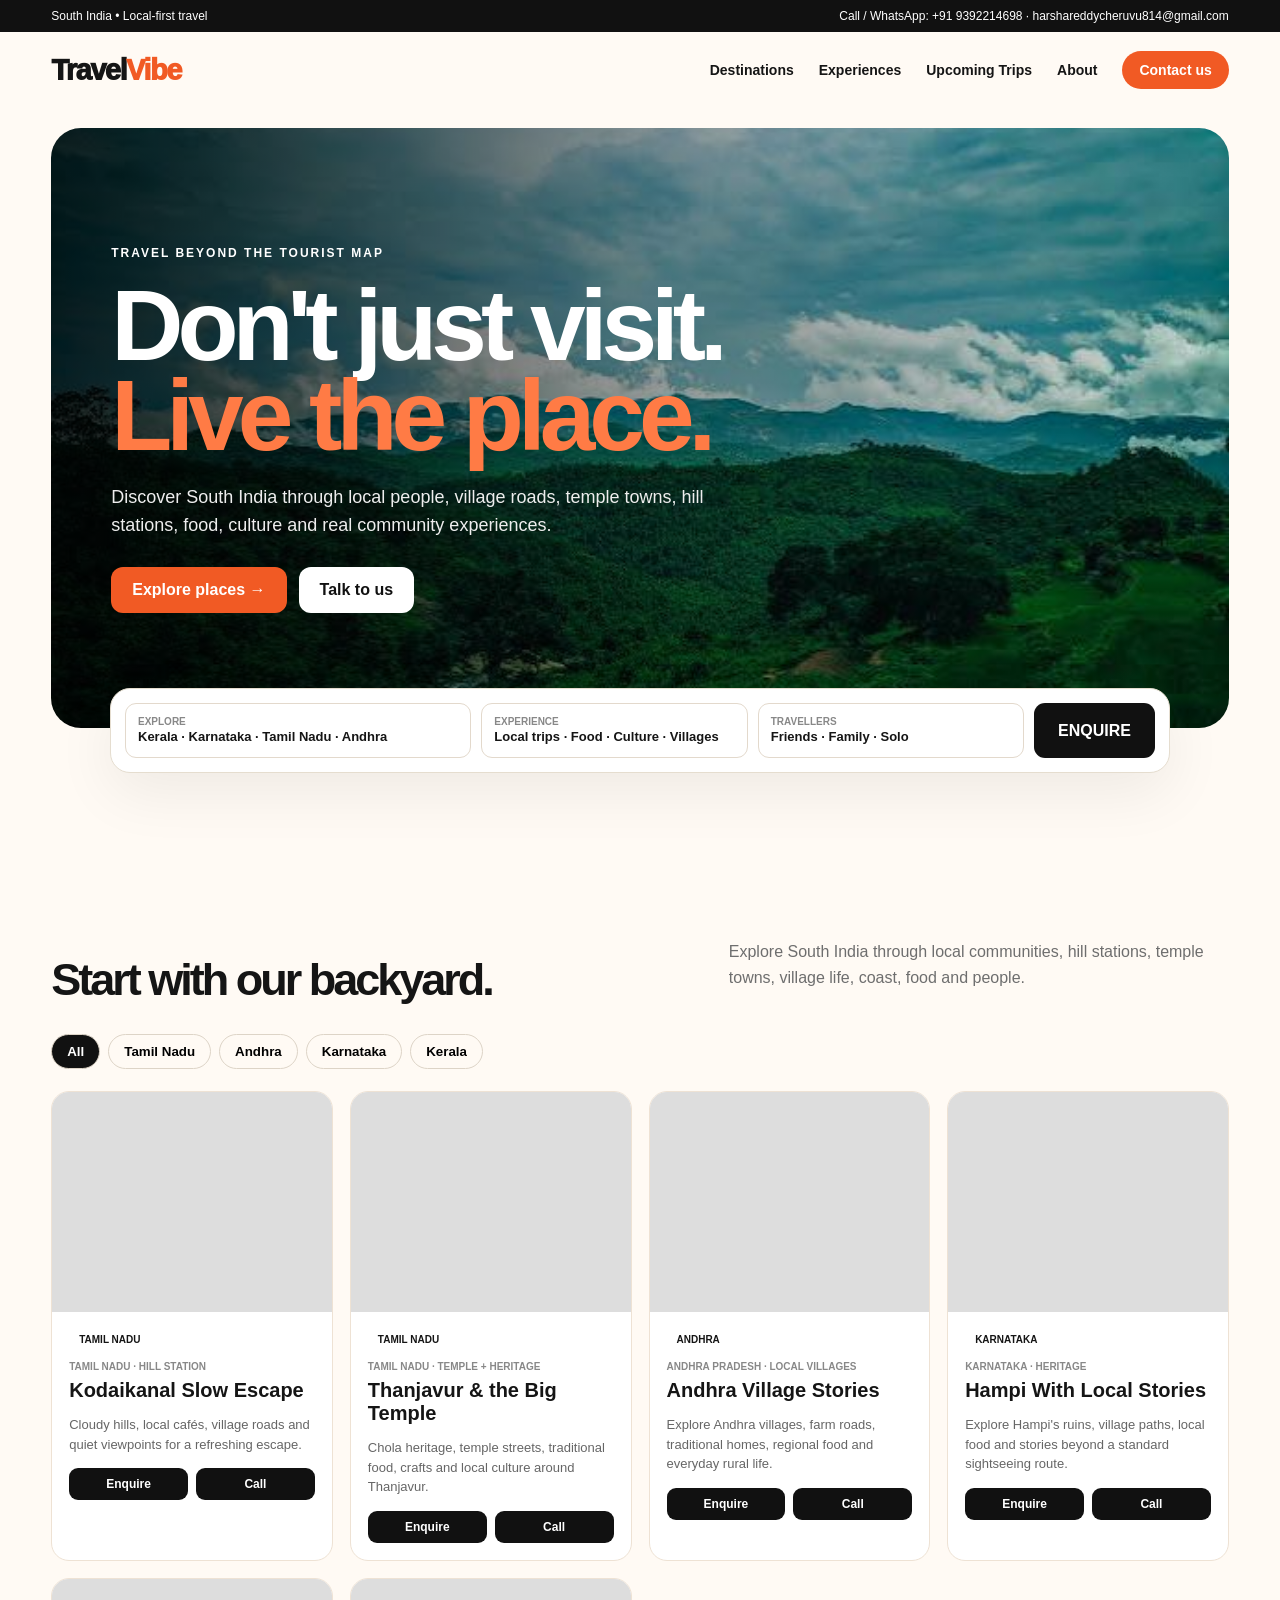
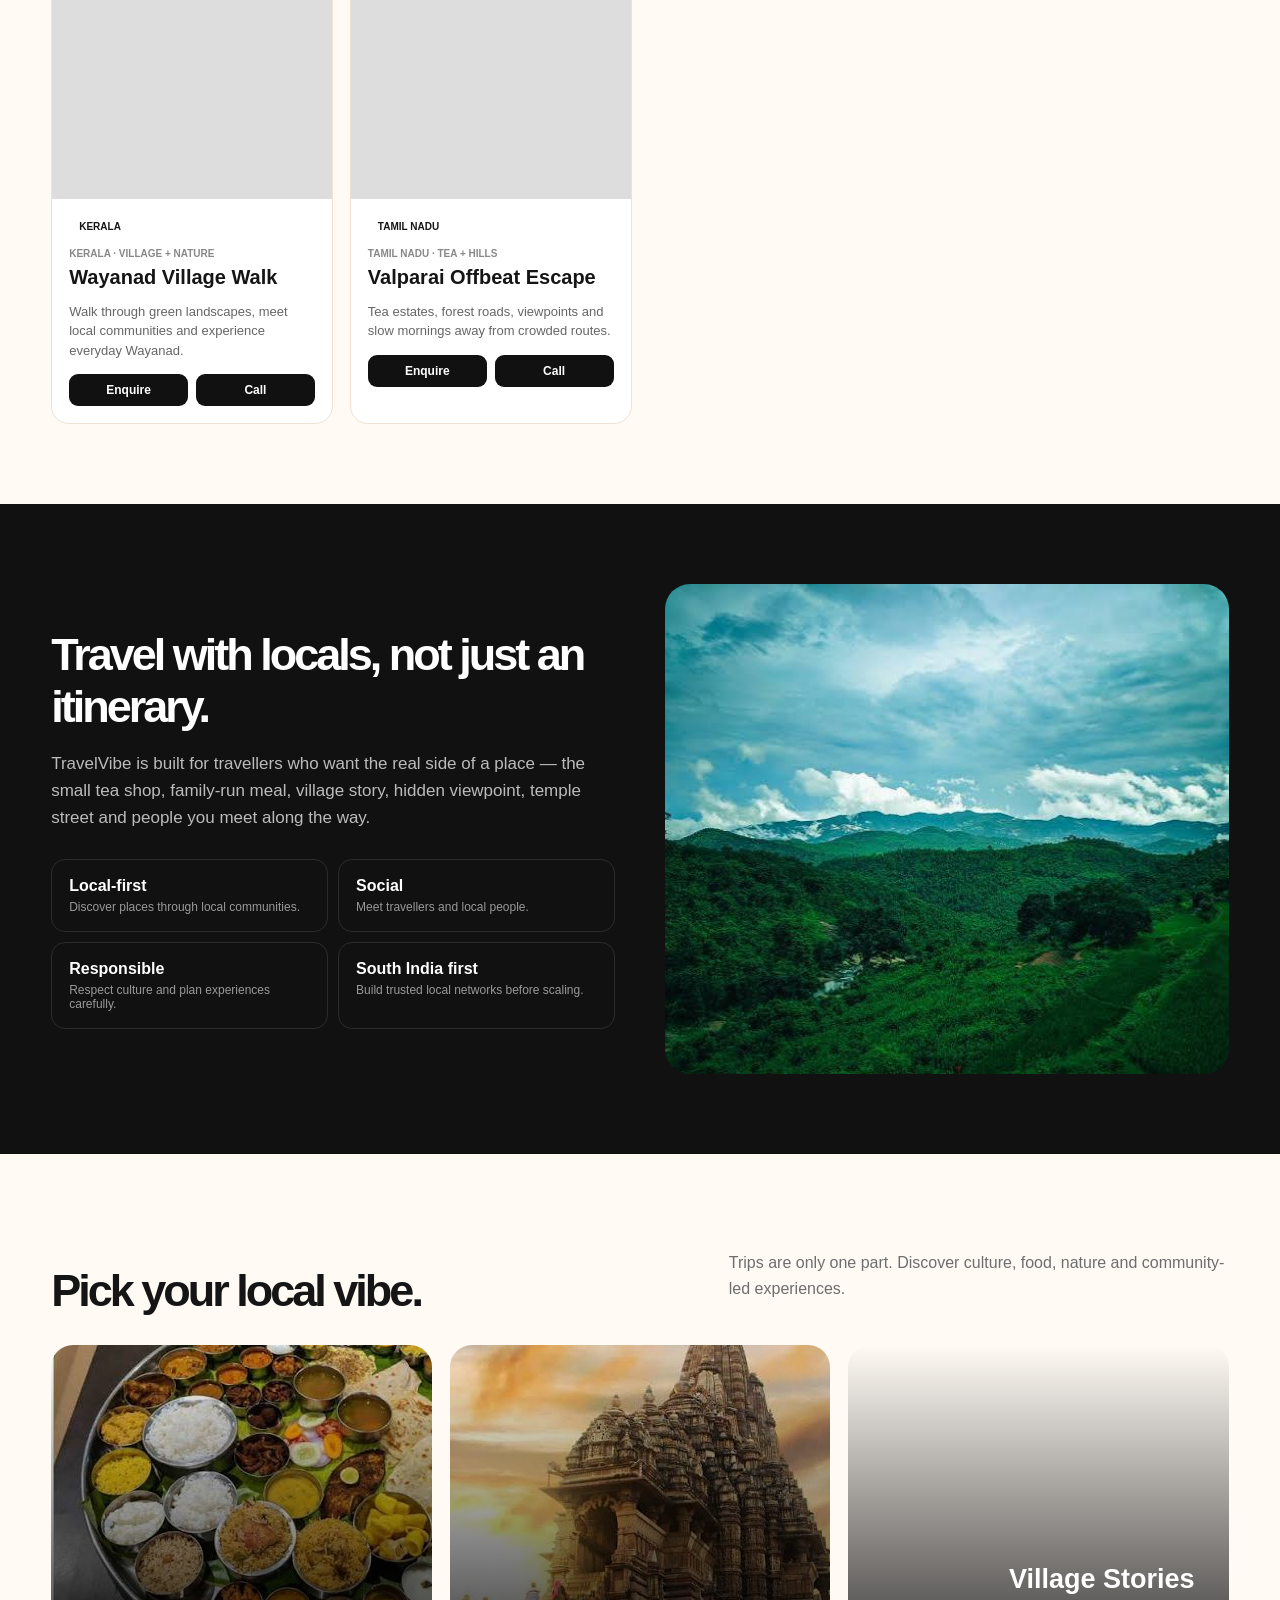
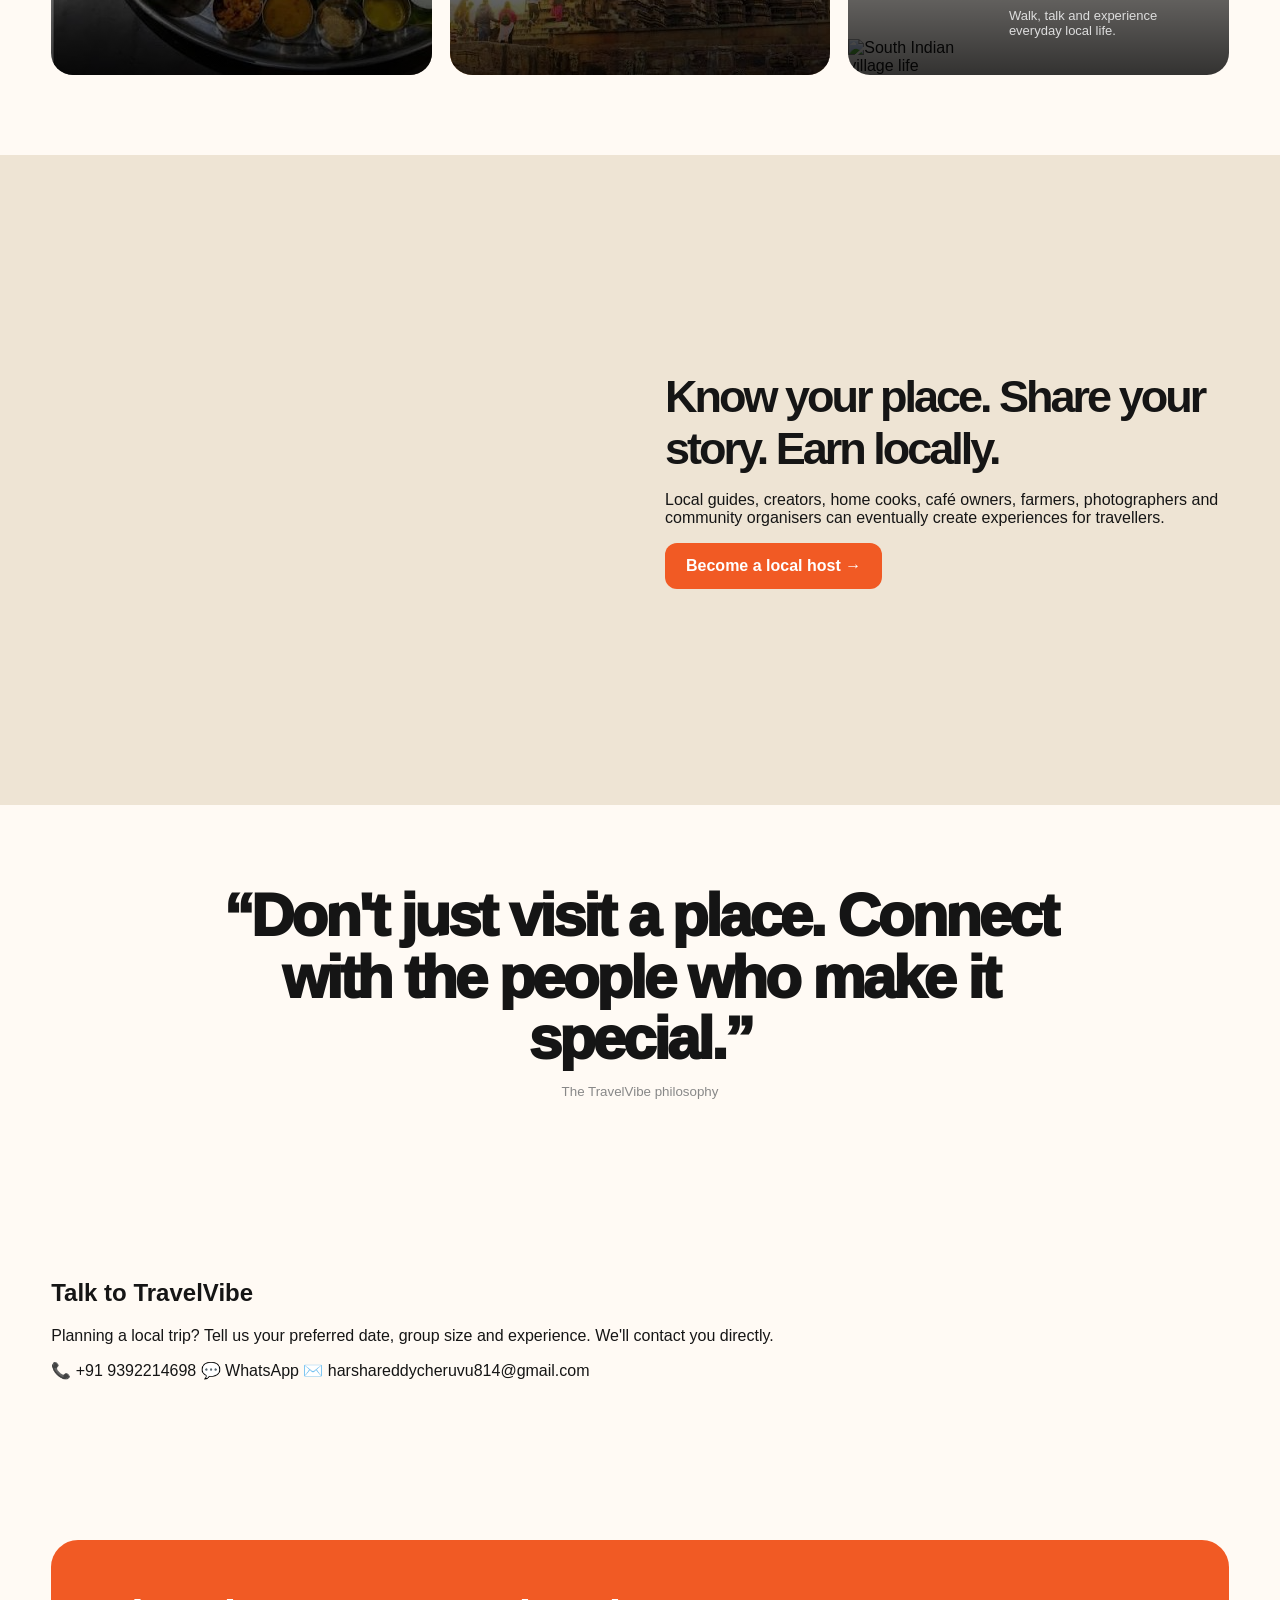
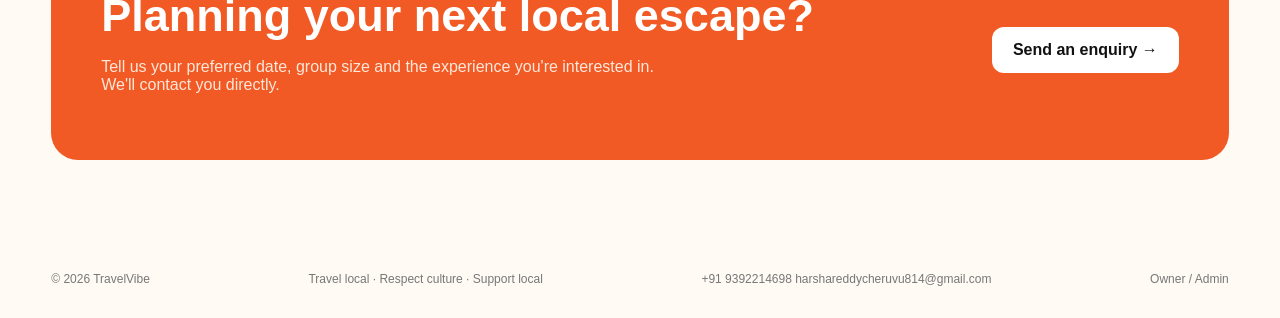
==== index.html @ da987f8f "Update index.html" ====
<!DOCTYPE html>
<html lang="en">
<head>
<meta charset="UTF-8">
<meta name="viewport" content="width=device-width,initial-scale=1">

<title>TravelVibe — Travel Like a Local</title>

<meta
  name="description"
  content="Local-first travel across South India. Discover villages, temples, hill stations, food, culture and experiences with local people."
>

<link rel="stylesheet" href="css/style.css">
</head>

<body>

<!-- =========================================================
     TOP BAR
========================================================= -->
<div class="topbar">
  <div class="container">

    <span>South India • Local-first travel</span>

    <span id="contactTop">
      Call / WhatsApp:
      <a href="tel:+919392214698">+91 9392214698</a>
      ·
      <a href="mailto:harshareddycheruvu814@gmail.com">
        harshareddycheruvu814@gmail.com
      </a>
    </span>

  </div>
</div>


<!-- =========================================================
     NAVIGATION
========================================================= -->
<nav>
  <div class="container navin">

    <a class="logo" href="index.html">
      Travel<span>Vibe</span>
    </a>

    <div class="navlinks">
      <a href="#destinations">Destinations</a>
      <a href="experiences.html">Experiences</a>
      <a href="availability.html">Upcoming Trips</a>
      <a href="#about">About</a>
      <a href="contact.html" class="pill">Contact us</a>
    </div>

  </div>
</nav>


<!-- =========================================================
     HERO
========================================================= -->
<header class="hero">

  <div class="container">

    <div class="heroimg">

      <div class="heroText">

        <div class="eyebrow">
          Travel beyond the tourist map
        </div>

        <h1>
          Don't just visit.<br>
          <span>Live the place.</span>
        </h1>

        <p>
          Discover South India through local people, village roads,
          temple towns, hill stations, food, culture and real community
          experiences.
        </p>

        <div class="actions">

          <a
            class="btn orange"
            href="#destinations"
          >
            Explore places →
          </a>

          <a
            class="btn white"
            href="contact.html"
          >
            Talk to us
          </a>

        </div>

      </div>

    </div>


    <!-- SEARCH / INFO BAR -->
    <div class="searchbar">

      <div>
        <small>EXPLORE</small>
        <strong>
          Kerala · Karnataka · Tamil Nadu · Andhra
        </strong>
      </div>

      <div>
        <small>EXPERIENCE</small>
        <strong>
          Local trips · Food · Culture · Villages
        </strong>
      </div>

      <div>
        <small>TRAVELLERS</small>
        <strong>
          Friends · Family · Solo
        </strong>
      </div>

      <a
        class="searchbtn"
        href="contact.html"
      >
        ENQUIRE
      </a>

    </div>

  </div>

</header>


<!-- =========================================================
     DESTINATIONS
========================================================= -->
<section id="destinations">

  <div class="container">

    <div class="sectionhead">

      <h2>
        Start with our backyard.
      </h2>

      <p>
        Explore South India through local communities,
        hill stations, temple towns, village life,
        coast, food and people.
      </p>

    </div>


    <!-- DESTINATION FILTERS -->
    <div class="filters">

      <button
        class="active"
        data-filter="all"
      >
        All
      </button>

      <button
        data-filter="tamil-nadu"
      >
        Tamil Nadu
      </button>

      <button
        data-filter="andhra"
      >
        Andhra
      </button>

      <button
        data-filter="karnataka"
      >
        Karnataka
      </button>

      <button
        data-filter="kerala"
      >
        Kerala
      </button>

    </div>


    <!-- DESTINATION CARDS -->
    <div
      class="cards"
      id="destinationCards"
    ></div>

  </div>

</section>


<!-- =========================================================
     ABOUT
========================================================= -->
<section
  class="dark"
  id="about"
>

  <div class="container split">

    <div>

      <h2>
        Travel with locals, not just an itinerary.
      </h2>

      <p>
        TravelVibe is built for travellers who want the real side
        of a place — the small tea shop, family-run meal, village
        story, hidden viewpoint, temple street and people you meet
        along the way.
      </p>


      <div class="features">

        <div>
          <b>Local-first</b>
          <span>
            Discover places through local communities.
          </span>
        </div>

        <div>
          <b>Social</b>
          <span>
            Meet travellers and local people.
          </span>
        </div>

        <div>
          <b>Responsible</b>
          <span>
            Respect culture and plan experiences carefully.
          </span>
        </div>

        <div>
          <b>South India first</b>
          <span>
            Build trusted local networks before scaling.
          </span>
        </div>

      </div>

    </div>


    <div class="photo south"></div>

  </div>

</section>


<!-- =========================================================
     EXPERIENCES
========================================================= -->
<section>

  <div class="container">

    <div class="sectionhead">

      <h2>
        Pick your local vibe.
      </h2>

      <p>
        Trips are only one part. Discover culture,
        food, nature and community-led experiences.
      </p>

    </div>


    <div class="experiencegrid">

      <!-- =====================================================
           LOCAL FOOD
      ====================================================== -->
      <a
        class="experience"
        href="experiences.html#food"
      >

        <img
          src="images/experiences/local-food.jpg"
          alt="Traditional South Indian local food"
        >

        <div>

          <h3>
            Eat Like a Local
          </h3>

          <p>
            Street food, home food and regional flavours.
          </p>

        </div>

      </a>


      <!-- =====================================================
           TEMPLE & CULTURE
      ====================================================== -->
      <a
        class="experience"
        href="experiences.html#culture"
      >

        <img
          src="images/experiences/temple-culture.jpg"
          alt="South Indian temple and cultural heritage"
        >

        <div>

          <h3>
            Temple &amp; Culture
          </h3>

          <p>
            Living heritage, stories and local traditions.
          </p>

        </div>

      </a>


      <!-- =====================================================
           VILLAGE STORIES
      ====================================================== -->
      <a
        class="experience"
        href="experiences.html#village"
      >

        <img
          src="images/experiences/village-life.jpg"
          alt="South Indian village life"
        >

        <div>

          <h3>
            Village Stories
          </h3>

          <p>
            Walk, talk and experience everyday local life.
          </p>

        </div>

      </a>

    </div>

  </div>

</section>


<!-- =========================================================
     LOCAL HOST
========================================================= -->
<section class="sand">

  <div class="container split">

    <div class="photo village"></div>

    <div>

      <h2>
        Know your place. Share your story. Earn locally.
      </h2>

      <p>
        Local guides, creators, home cooks, café owners,
        farmers, photographers and community organisers can
        eventually create experiences for travellers.
      </p>

      <a
        class="btn orange"
        href="contact.html?interest=Become%20a%20local%20host"
      >
        Become a local host →
      </a>

    </div>

  </div>

</section>


<!-- =========================================================
     QUOTE
========================================================= -->
<section class="quote">

  <p>
    “Don't just visit a place. Connect with the people
    who make it special.”
  </p>

  <small>
    The TravelVibe philosophy
  </small>

</section>


<!-- =========================================================
     CONTACT
========================================================= -->
<section class="contact-strip">

  <div class="container">

    <h2>
      Talk to TravelVibe
    </h2>

    <p>
      Planning a local trip? Tell us your preferred date,
      group size and experience. We'll contact you directly.
    </p>


    <div class="contact-details">

      <!-- PHONE -->
      <a href="tel:+919392214698">
        📞 +91 9392214698
      </a>

      <!-- WHATSAPP -->
      <a
        href="https://wa.me/919392214698"
        target="_blank"
        rel="noopener"
      >
        💬 WhatsApp
      </a>

      <!-- EMAIL -->
      <a href="mailto:harshareddycheruvu814@gmail.com">
        ✉️ harshareddycheruvu814@gmail.com
      </a>

    </div>

  </div>

</section>


<!-- =========================================================
     CTA
========================================================= -->
<section>

  <div class="container cta">

    <div>

      <h2>
        Planning your next local escape?
      </h2>

      <p>
        Tell us your preferred date, group size and the
        experience you're interested in. We'll contact you directly.
      </p>

    </div>

    <a
      class="btn white"
      href="contact.html"
    >
      Send an enquiry →
    </a>

  </div>

</section>


<!-- =========================================================
     FOOTER
========================================================= -->
<footer>

  <div class="container">

    <span>
      © 2026 TravelVibe
    </span>

    <span>
      Travel local · Respect culture · Support local
    </span>

    <div class="footer-contact">

      <a href="tel:+919392214698">
        +91 9392214698
      </a>

      <a href="mailto:harshareddycheruvu814@gmail.com">
        harshareddycheruvu814@gmail.com
      </a>

    </div>

    <a href="admin.html">
      Owner / Admin
    </a>

  </div>

</footer>


<!-- =========================================================
     SCRIPTS
========================================================= -->
<script src="js/destinations.js"></script>
<script src="js/app.js"></script>

</body>
</html>
---- css/style.css ----
*{box-sizing:border-box}html{scroll-behavior:smooth}body{margin:0;font-family:Inter,Arial,sans-serif;background:#fffaf4;color:#151515}a{text-decoration:none;color:inherit}.container{width:min(1220px,92%);margin:auto}.topbar{background:#111;color:#fff;padding:9px 0;font-size:12px}.topbar .container{display:flex;justify-content:space-between}.navin{height:76px;display:flex;align-items:center;justify-content:space-between}.logo{font-size:29px;font-weight:1000;letter-spacing:-1.5px}.logo span{color:#f15a24}.links,.navlinks{display:flex;gap:25px;align-items:center;font-size:14px;font-weight:800}.pill{background:#f15a24;color:#fff;padding:11px 17px;border-radius:999px}.hero{padding:20px 0 70px}.heroimg{min-height:600px;border-radius:30px;background:linear-gradient(90deg,#000c,#0006,#0002),url('../images/hero/hero.jpg') center/cover;display:flex;align-items:center}.heroText{color:#fff;padding:60px;max-width:800px}.eyebrow{font-size:12px;letter-spacing:2px;font-weight:900;text-transform:uppercase;display:inline-block;margin-bottom:20px}.darkey{color:#f15a24}.hero h1,.pagehero h1,.contactsection h1{font-size:clamp(54px,8vw,100px);line-height:.9;letter-spacing:-6px;margin:0 0 24px}.hero h1 span,.pagehero h1 span{color:#ff7b45}.hero p,.pagehero p,.contactsection p{font-size:18px;line-height:1.55;max-width:650px;color:#eee}.actions{display:flex;gap:12px;flex-wrap:wrap;margin-top:28px}.btn{display:inline-block;border:0;padding:14px 21px;border-radius:12px;font-weight:900;cursor:pointer}.orange{background:#f15a24;color:#fff}.white{background:#fff;color:#111}.searchbar{position:relative;margin:-40px auto 0;background:#fff;border:1px solid #e5ddcf;border-radius:20px;padding:14px;box-shadow:0 20px 60px #0001;display:grid;grid-template-columns:1.3fr 1fr 1fr auto;gap:10px;max-width:1060px}.searchbar>div{padding:12px;border:1px solid #e3d9cc;border-radius:11px}.searchbar small{display:block;font-size:10px;color:#888;font-weight:900}.searchbar strong{font-size:13px}.searchbtn{background:#111;color:#fff;border-radius:11px;padding:0 24px;display:flex;align-items:center;font-weight:900}section{padding:80px 0}.sectionhead{display:flex;justify-content:space-between;align-items:end;gap:30px;margin-bottom:28px}.sectionhead h2,.split h2{font-size:45px;letter-spacing:-3px;margin:0}.sectionhead p{max-width:500px;color:#6e6e6e;line-height:1.6}.filters{display:flex;gap:8px;overflow:auto;margin-bottom:22px}.filters button{border:1px solid #ddd4c7;background:transparent;border-radius:999px;padding:9px 15px;font-weight:900;cursor:pointer}.filters button.active{background:#111;color:#fff}.cards{display:grid;grid-template-columns:repeat(4,1fr);gap:17px}.card{background:#fff;border:1px solid #eee2d4;border-radius:18px;overflow:hidden}.pic{height:220px;background:#ddd center/cover}.body{padding:17px}.badge{display:inline-block;margin-top:-31px;position:relative;background:#fff;padding:6px 10px;border-radius:999px;font-size:10px;font-weight:900}.location{display:block;color:#888;font-size:10px;font-weight:900;margin-top:10px}.body h3{font-size:20px;margin:7px 0}.body p{font-size:13px;color:#666;line-height:1.5}.contactrow{display:flex;gap:8px;margin-top:14px}.smallbtn{flex:1;text-align:center;background:#111;color:#fff;padding:9px;border-radius:9px;font-size:12px;font-weight:900}.dark{background:#111;color:#fff}.split{display:grid;grid-template-columns:1fr 1fr;gap:50px;align-items:center}.dark p{color:#bbb;font-size:17px;line-height:1.6}.features{display:grid;grid-template-columns:1fr 1fr;gap:10px;margin-top:28px}.features div{border:1px solid #ffffff1d;border-radius:14px;padding:17px}.features b{display:block}.features span{display:block;color:#999;font-size:12px;margin-top:5px}.photo{height:490px;border-radius:25px;background:center/cover}.south{background-image:url('../images/hero/hero.jpg')}.village{background-image:url('../images/andhra/andhra-village.jpg')}.experiencegrid{display:grid;grid-template-columns:repeat(3,1fr);gap:18px}.experience{height:330px;border-radius:22px;background:center/cover;position:relative;display:flex;align-items:end;overflow:hidden}.experience:after{content:"";position:absolute;inset:0;background:linear-gradient(transparent,#000c)}.experience div{position:relative;z-index:2;color:#fff;padding:24px}.experience h3{font-size:27px;margin:0 0 5px}.experience p{font-size:13px;color:#ddd}.food{background-image:url('../images/kerala/local-food.jpg')}.culture{background-image:url('../images/tamil-nadu/thanjavur.jpg')}.villageexp{background-image:url('../images/andhra/andhra-village.jpg')}.sand{background:#eee4d4}.quote{text-align:center}.quote p{font-size:clamp(32px,5vw,60px);font-weight:1000;line-height:1.02;letter-spacing:-3px;max-width:950px;margin:auto}.quote small{display:block;margin-top:15px;color:#888}.cta{background:#f15a24;color:#fff;border-radius:27px;padding:50px;display:flex;align-items:center;justify-content:space-between;gap:30px}.cta h2{font-size:45px;margin:0}.cta p{max-width:580px;color:#ffe7da}footer{padding:32px 0;color:#777;font-size:12px}footer .container{display:flex;justify-content:space-between;gap:20px}.pagehero{padding:90px 0;background:#eee4d4}.pagehero p{color:#555}.large .experience{height:430px}.center{text-align:center}.contactsection{padding:80px 0}.contactgrid{display:grid;grid-template-columns:1fr 1fr;gap:60px}.contactsection h1{font-size:70px}.contactdetails{display:grid;gap:13px;margin-top:30px}.contactdetails div{padding:15px;border:1px solid #ded5c9;border-radius:12px;background:#fff}.contactdetails b,.contactdetails span{display:block}.contactdetails span{margin-top:5px;color:#666}.form{background:#fff;border:1px solid #e4dacd;border-radius:20px;padding:25px;display:grid;gap:13px}.form label{font-size:12px;font-weight:900}.form input,.form textarea,.form select{display:block;width:100%;margin-top:6px;padding:12px;border:1px solid #ddd3c7;border-radius:10px;background:#fff}.form textarea{min-height:110px;resize:vertical}.notice{font-size:12px;color:#777}.adminsection{min-height:80vh;padding:70px 0}.adminbox{max-width:850px}.adminbox h1{font-size:55px;letter-spacing:-3px}.adminbox h2{margin-top:40px}.lead{padding:15px 0;border-bottom:1px solid #eee}.lead small{color:#888}@media(max-width:900px){.cards{grid-template-columns:1fr 1fr}.split,.contactgrid{grid-template-columns:1fr}.experiencegrid{grid-template-columns:1fr 1fr}.searchbar{grid-template-columns:1fr 1fr}.searchbtn{padding:14px;justify-content:center}.navlinks a:not(.pill){display:none}}@media(max-width:600px){.topbar .container,footer .container{display:block;text-align:center}.topbar span{display:block;margin:2px}.heroimg{min-height:650px}.heroText{padding:35px 25px}.hero h1,.pagehero h1{letter-spacing:-4px}.searchbar{grid-template-columns:1fr;margin:14px auto 0}.cards,.experiencegrid{grid-template-columns:1fr}.sectionhead{display:block}.sectionhead h2,.split h2{font-size:36px}.features{grid-template-columns:1fr}.cta{display:block;padding:35px}.cta h2{font-size:38px}.contactsection h1{font-size:50px}.photo{height:350px}}
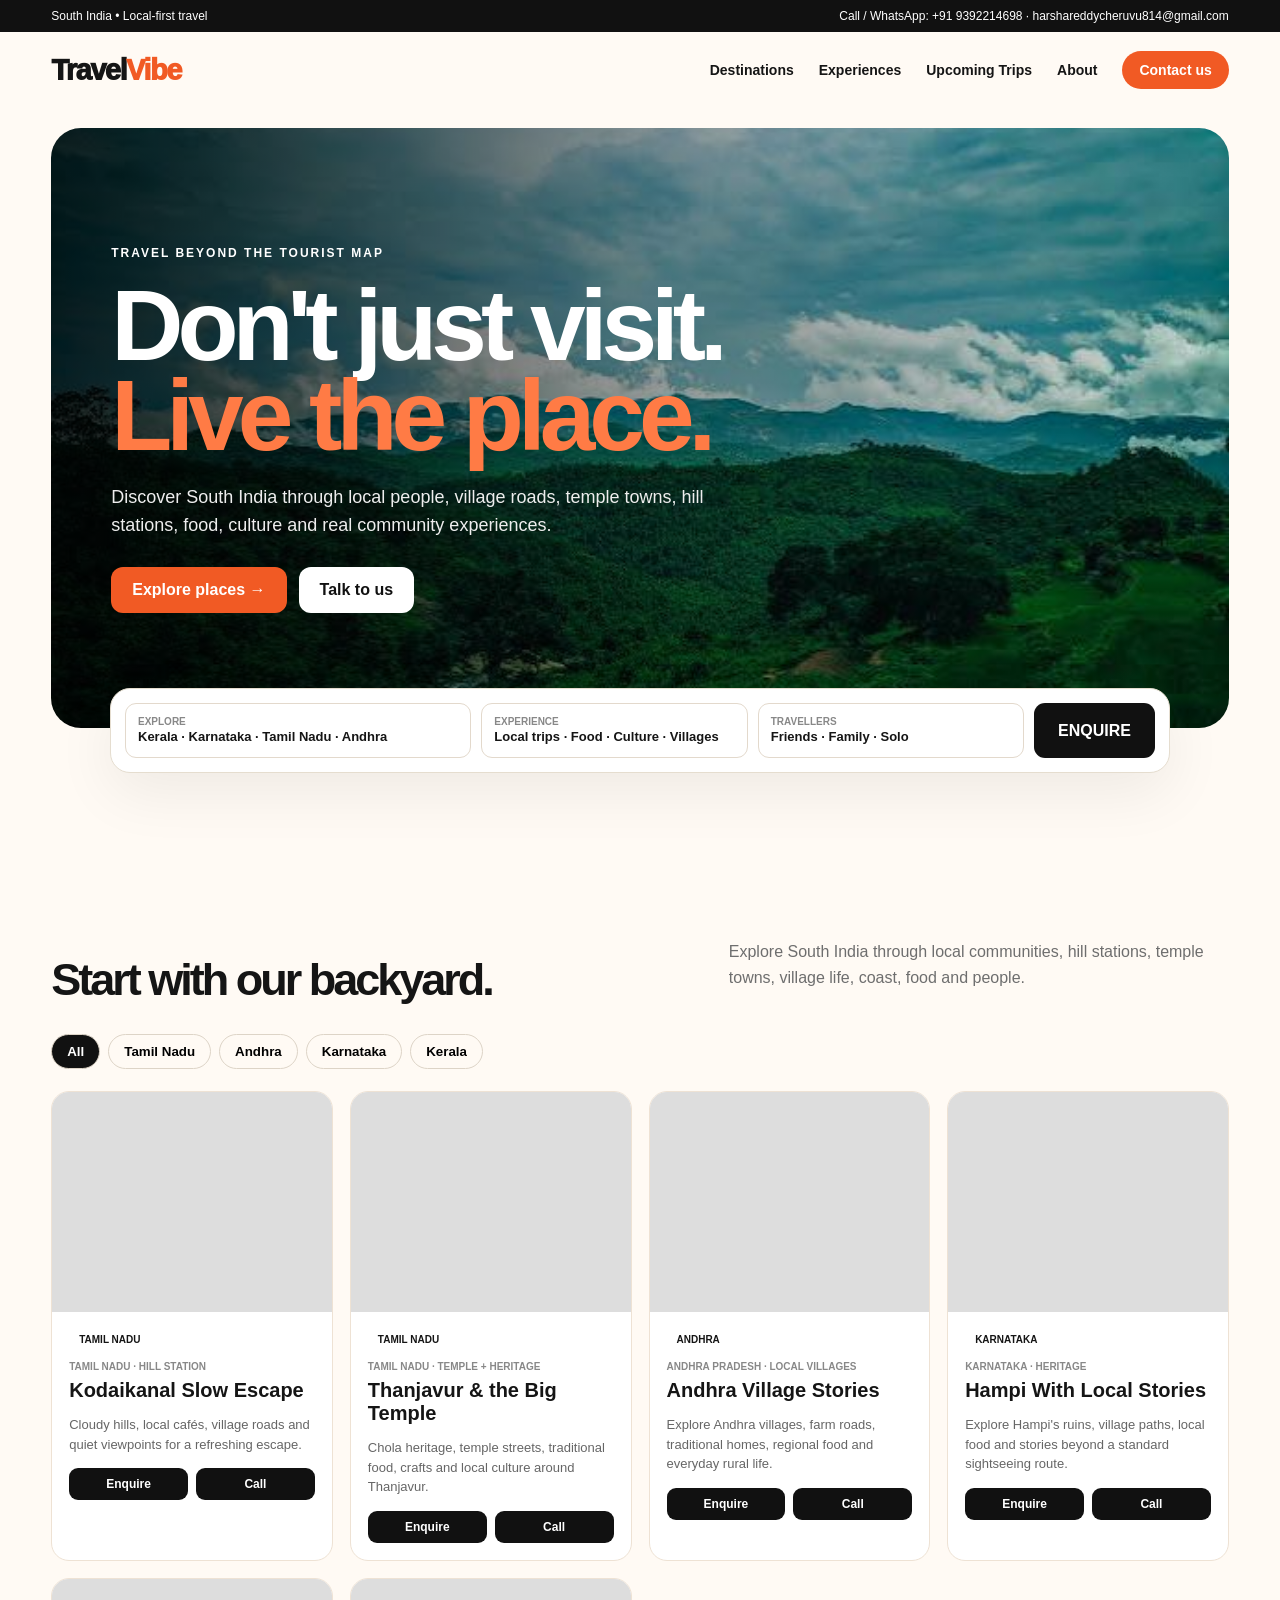
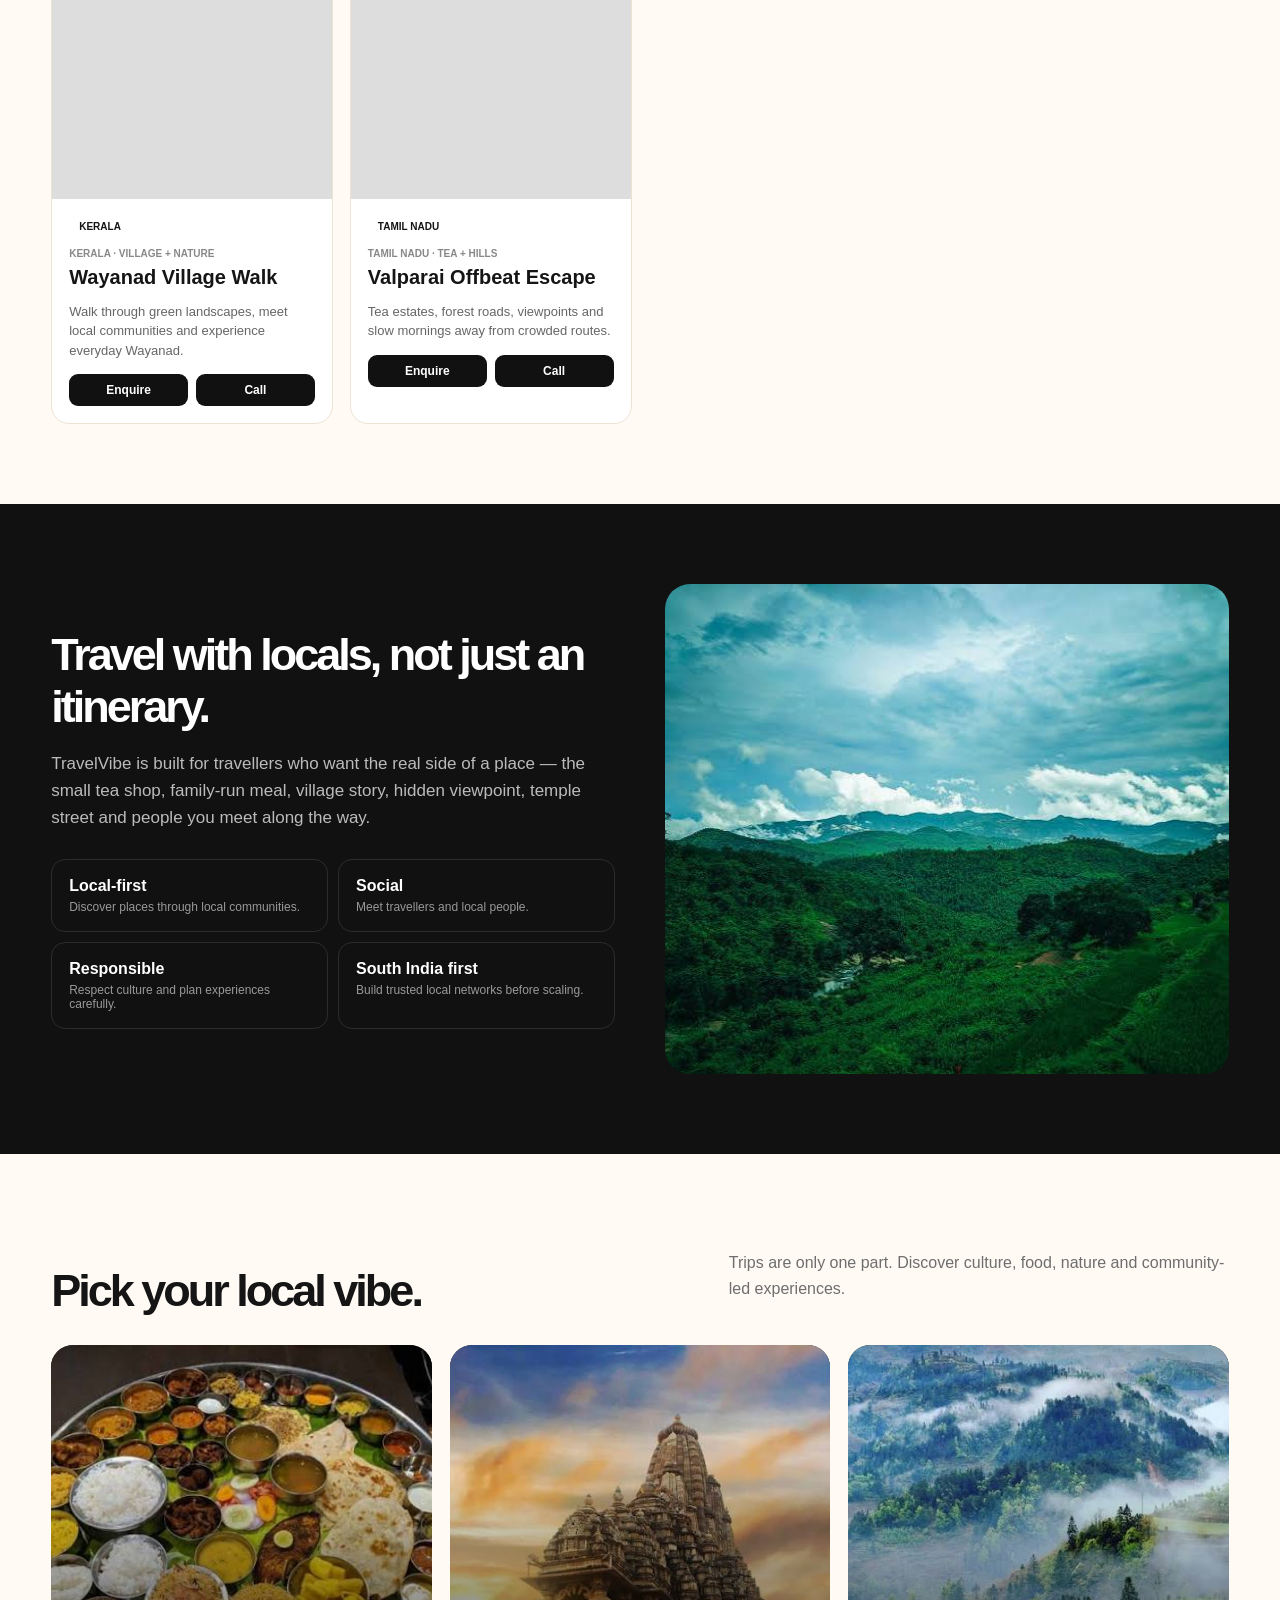
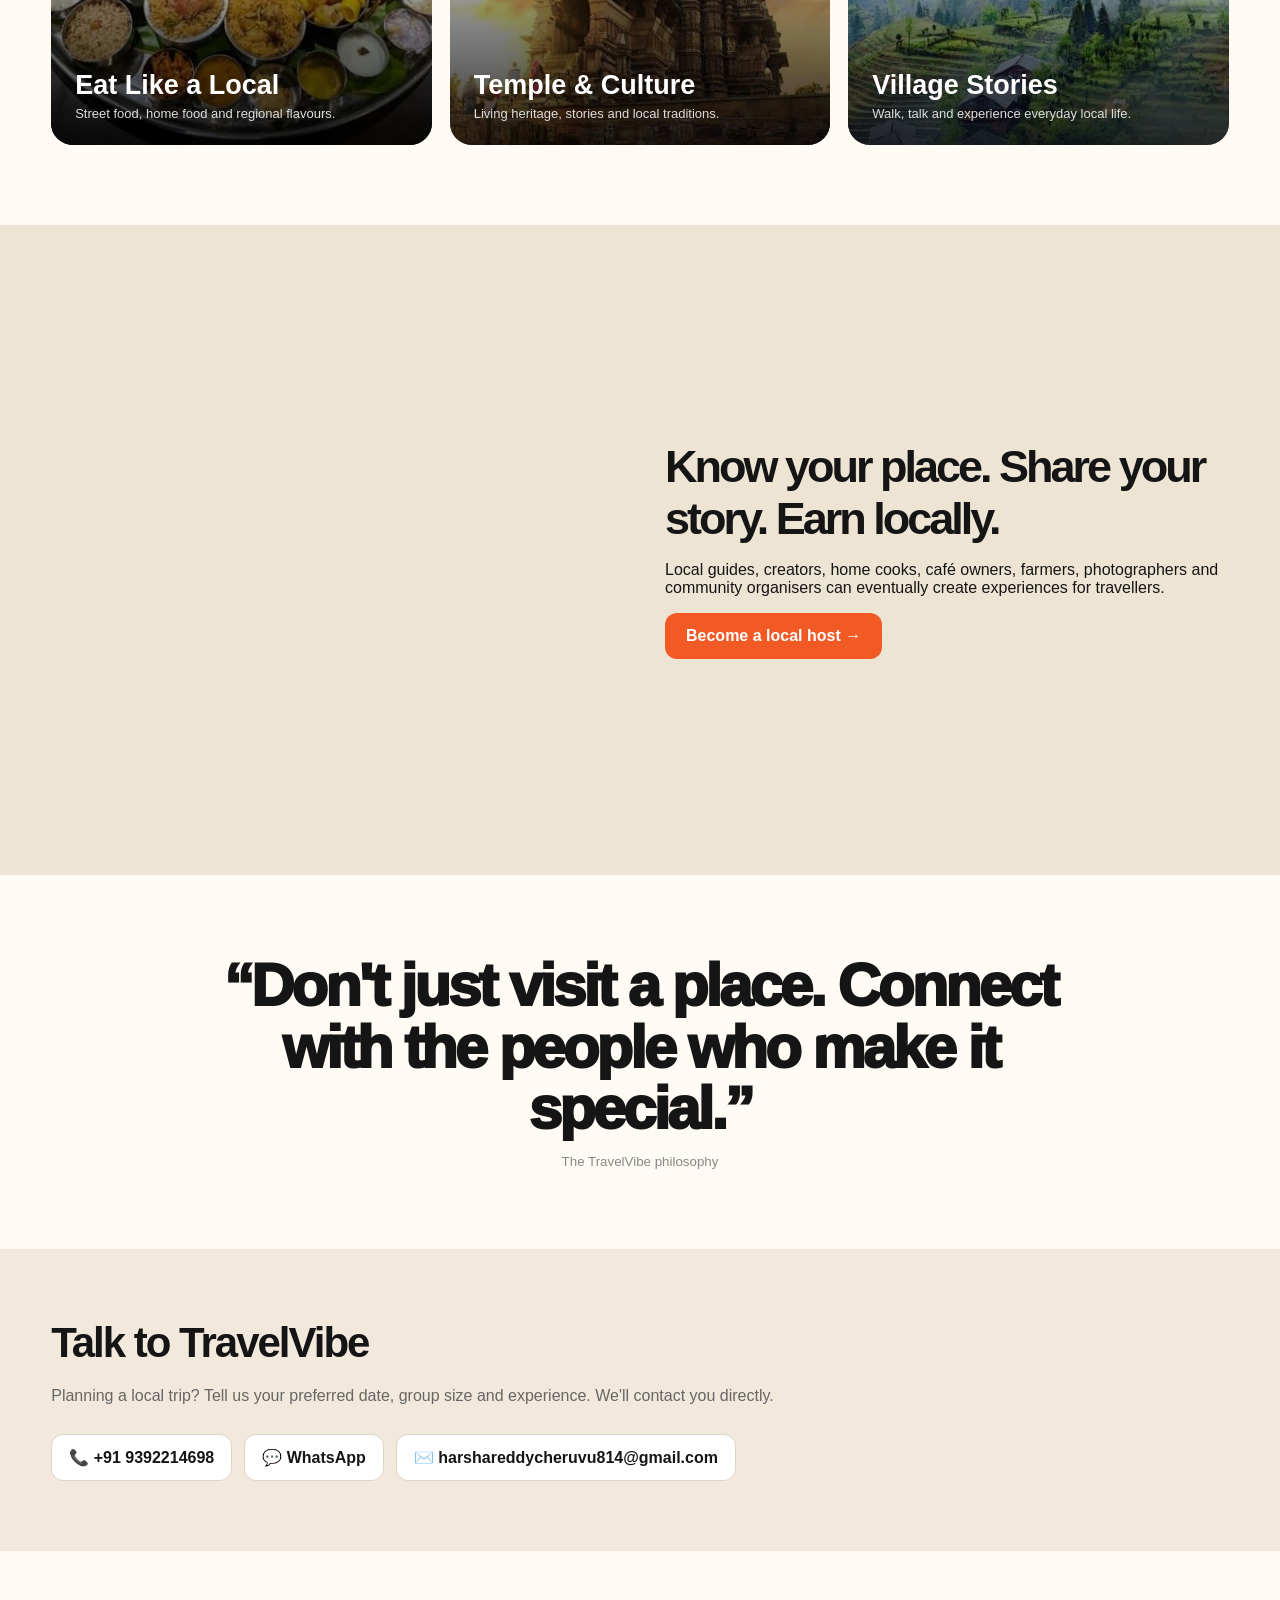
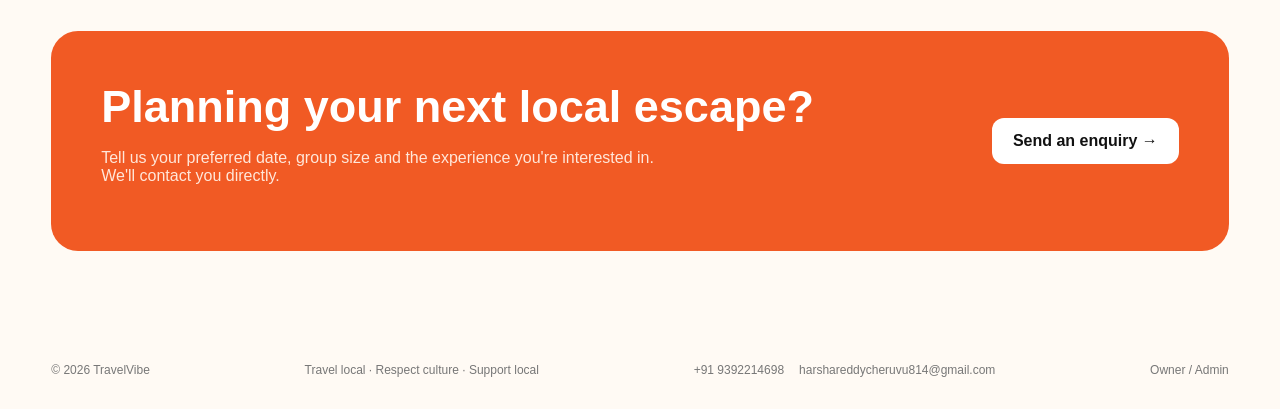
==== commit c5b75374: "Update index.html" ====
--- a/index.html
+++ b/index.html
@@ -28,7 +28,7 @@
       Call / WhatsApp:
       <a href="tel:+919392214698">+91 9392214698</a>
       ·
-      <a href="mailto:harshareddycheruvu814@gmail.com">
+      <a href="mailto: travelvibeee@gmail.com">
         harshareddycheruvu814@gmail.com
       </a>
     </span>
--- a/css/style.css
+++ b/css/style.css
@@ -1 +1,912 @@
-*{box-sizing:border-box}html{scroll-behavior:smooth}body{margin:0;font-family:Inter,Arial,sans-serif;background:#fffaf4;color:#151515}a{text-decoration:none;color:inherit}.container{width:min(1220px,92%);margin:auto}.topbar{background:#111;color:#fff;padding:9px 0;font-size:12px}.topbar .container{display:flex;justify-content:space-between}.navin{height:76px;display:flex;align-items:center;justify-content:space-between}.logo{font-size:29px;font-weight:1000;letter-spacing:-1.5px}.logo span{color:#f15a24}.links,.navlinks{display:flex;gap:25px;align-items:center;font-size:14px;font-weight:800}.pill{background:#f15a24;color:#fff;padding:11px 17px;border-radius:999px}.hero{padding:20px 0 70px}.heroimg{min-height:600px;border-radius:30px;background:linear-gradient(90deg,#000c,#0006,#0002),url('../images/hero/hero.jpg') center/cover;display:flex;align-items:center}.heroText{color:#fff;padding:60px;max-width:800px}.eyebrow{font-size:12px;letter-spacing:2px;font-weight:900;text-transform:uppercase;display:inline-block;margin-bottom:20px}.darkey{color:#f15a24}.hero h1,.pagehero h1,.contactsection h1{font-size:clamp(54px,8vw,100px);line-height:.9;letter-spacing:-6px;margin:0 0 24px}.hero h1 span,.pagehero h1 span{color:#ff7b45}.hero p,.pagehero p,.contactsection p{font-size:18px;line-height:1.55;max-width:650px;color:#eee}.actions{display:flex;gap:12px;flex-wrap:wrap;margin-top:28px}.btn{display:inline-block;border:0;padding:14px 21px;border-radius:12px;font-weight:900;cursor:pointer}.orange{background:#f15a24;color:#fff}.white{background:#fff;color:#111}.searchbar{position:relative;margin:-40px auto 0;background:#fff;border:1px solid #e5ddcf;border-radius:20px;padding:14px;box-shadow:0 20px 60px #0001;display:grid;grid-template-columns:1.3fr 1fr 1fr auto;gap:10px;max-width:1060px}.searchbar>div{padding:12px;border:1px solid #e3d9cc;border-radius:11px}.searchbar small{display:block;font-size:10px;color:#888;font-weight:900}.searchbar strong{font-size:13px}.searchbtn{background:#111;color:#fff;border-radius:11px;padding:0 24px;display:flex;align-items:center;font-weight:900}section{padding:80px 0}.sectionhead{display:flex;justify-content:space-between;align-items:end;gap:30px;margin-bottom:28px}.sectionhead h2,.split h2{font-size:45px;letter-spacing:-3px;margin:0}.sectionhead p{max-width:500px;color:#6e6e6e;line-height:1.6}.filters{display:flex;gap:8px;overflow:auto;margin-bottom:22px}.filters button{border:1px solid #ddd4c7;background:transparent;border-radius:999px;padding:9px 15px;font-weight:900;cursor:pointer}.filters button.active{background:#111;color:#fff}.cards{display:grid;grid-template-columns:repeat(4,1fr);gap:17px}.card{background:#fff;border:1px solid #eee2d4;border-radius:18px;overflow:hidden}.pic{height:220px;background:#ddd center/cover}.body{padding:17px}.badge{display:inline-block;margin-top:-31px;position:relative;background:#fff;padding:6px 10px;border-radius:999px;font-size:10px;font-weight:900}.location{display:block;color:#888;font-size:10px;font-weight:900;margin-top:10px}.body h3{font-size:20px;margin:7px 0}.body p{font-size:13px;color:#666;line-height:1.5}.contactrow{display:flex;gap:8px;margin-top:14px}.smallbtn{flex:1;text-align:center;background:#111;color:#fff;padding:9px;border-radius:9px;font-size:12px;font-weight:900}.dark{background:#111;color:#fff}.split{display:grid;grid-template-columns:1fr 1fr;gap:50px;align-items:center}.dark p{color:#bbb;font-size:17px;line-height:1.6}.features{display:grid;grid-template-columns:1fr 1fr;gap:10px;margin-top:28px}.features div{border:1px solid #ffffff1d;border-radius:14px;padding:17px}.features b{display:block}.features span{display:block;color:#999;font-size:12px;margin-top:5px}.photo{height:490px;border-radius:25px;background:center/cover}.south{background-image:url('../images/hero/hero.jpg')}.village{background-image:url('../images/andhra/andhra-village.jpg')}.experiencegrid{display:grid;grid-template-columns:repeat(3,1fr);gap:18px}.experience{height:330px;border-radius:22px;background:center/cover;position:relative;display:flex;align-items:end;overflow:hidden}.experience:after{content:"";position:absolute;inset:0;background:linear-gradient(transparent,#000c)}.experience div{position:relative;z-index:2;color:#fff;padding:24px}.experience h3{font-size:27px;margin:0 0 5px}.experience p{font-size:13px;color:#ddd}.food{background-image:url('../images/kerala/local-food.jpg')}.culture{background-image:url('../images/tamil-nadu/thanjavur.jpg')}.villageexp{background-image:url('../images/andhra/andhra-village.jpg')}.sand{background:#eee4d4}.quote{text-align:center}.quote p{font-size:clamp(32px,5vw,60px);font-weight:1000;line-height:1.02;letter-spacing:-3px;max-width:950px;margin:auto}.quote small{display:block;margin-top:15px;color:#888}.cta{background:#f15a24;color:#fff;border-radius:27px;padding:50px;display:flex;align-items:center;justify-content:space-between;gap:30px}.cta h2{font-size:45px;margin:0}.cta p{max-width:580px;color:#ffe7da}footer{padding:32px 0;color:#777;font-size:12px}footer .container{display:flex;justify-content:space-between;gap:20px}.pagehero{padding:90px 0;background:#eee4d4}.pagehero p{color:#555}.large .experience{height:430px}.center{text-align:center}.contactsection{padding:80px 0}.contactgrid{display:grid;grid-template-columns:1fr 1fr;gap:60px}.contactsection h1{font-size:70px}.contactdetails{display:grid;gap:13px;margin-top:30px}.contactdetails div{padding:15px;border:1px solid #ded5c9;border-radius:12px;background:#fff}.contactdetails b,.contactdetails span{display:block}.contactdetails span{margin-top:5px;color:#666}.form{background:#fff;border:1px solid #e4dacd;border-radius:20px;padding:25px;display:grid;gap:13px}.form label{font-size:12px;font-weight:900}.form input,.form textarea,.form select{display:block;width:100%;margin-top:6px;padding:12px;border:1px solid #ddd3c7;border-radius:10px;background:#fff}.form textarea{min-height:110px;resize:vertical}.notice{font-size:12px;color:#777}.adminsection{min-height:80vh;padding:70px 0}.adminbox{max-width:850px}.adminbox h1{font-size:55px;letter-spacing:-3px}.adminbox h2{margin-top:40px}.lead{padding:15px 0;border-bottom:1px solid #eee}.lead small{color:#888}@media(max-width:900px){.cards{grid-template-columns:1fr 1fr}.split,.contactgrid{grid-template-columns:1fr}.experiencegrid{grid-template-columns:1fr 1fr}.searchbar{grid-template-columns:1fr 1fr}.searchbtn{padding:14px;justify-content:center}.navlinks a:not(.pill){display:none}}@media(max-width:600px){.topbar .container,footer .container{display:block;text-align:center}.topbar span{display:block;margin:2px}.heroimg{min-height:650px}.heroText{padding:35px 25px}.hero h1,.pagehero h1{letter-spacing:-4px}.searchbar{grid-template-columns:1fr;margin:14px auto 0}.cards,.experiencegrid{grid-template-columns:1fr}.sectionhead{display:block}.sectionhead h2,.split h2{font-size:36px}.features{grid-template-columns:1fr}.cta{display:block;padding:35px}.cta h2{font-size:38px}.contactsection h1{font-size:50px}.photo{height:350px}}+* {
+  box-sizing: border-box;
+}
+
+html {
+  scroll-behavior: smooth;
+}
+
+body {
+  margin: 0;
+  font-family: Inter, Arial, sans-serif;
+  background: #fffaf4;
+  color: #151515;
+}
+
+a {
+  text-decoration: none;
+  color: inherit;
+}
+
+.container {
+  width: min(1220px, 92%);
+  margin: auto;
+}
+
+/* =========================================================
+   TOP BAR
+========================================================= */
+
+.topbar {
+  background: #111;
+  color: #fff;
+  padding: 9px 0;
+  font-size: 12px;
+}
+
+.topbar .container {
+  display: flex;
+  justify-content: space-between;
+  gap: 20px;
+}
+
+.topbar a {
+  color: #fff;
+}
+
+.topbar a:hover {
+  color: #ff7b45;
+}
+
+/* =========================================================
+   NAVIGATION
+========================================================= */
+
+.navin {
+  height: 76px;
+  display: flex;
+  align-items: center;
+  justify-content: space-between;
+}
+
+.logo {
+  font-size: 29px;
+  font-weight: 1000;
+  letter-spacing: -1.5px;
+}
+
+.logo span {
+  color: #f15a24;
+}
+
+.links,
+.navlinks {
+  display: flex;
+  gap: 25px;
+  align-items: center;
+  font-size: 14px;
+  font-weight: 800;
+}
+
+.navlinks a {
+  transition: opacity 0.2s ease;
+}
+
+.navlinks a:hover {
+  opacity: 0.7;
+}
+
+.pill {
+  background: #f15a24;
+  color: #fff;
+  padding: 11px 17px;
+  border-radius: 999px;
+}
+
+/* =========================================================
+   HERO
+========================================================= */
+
+.hero {
+  padding: 20px 0 70px;
+}
+
+.heroimg {
+  min-height: 600px;
+  border-radius: 30px;
+  background:
+    linear-gradient(90deg, #000c, #0006, #0002),
+    url("../images/hero/hero.jpg") center/cover;
+  display: flex;
+  align-items: center;
+}
+
+.heroText {
+  color: #fff;
+  padding: 60px;
+  max-width: 800px;
+}
+
+.eyebrow {
+  font-size: 12px;
+  letter-spacing: 2px;
+  font-weight: 900;
+  text-transform: uppercase;
+  display: inline-block;
+  margin-bottom: 20px;
+}
+
+.darkey {
+  color: #f15a24;
+}
+
+.hero h1,
+.pagehero h1,
+.contactsection h1 {
+  font-size: clamp(54px, 8vw, 100px);
+  line-height: 0.9;
+  letter-spacing: -6px;
+  margin: 0 0 24px;
+}
+
+.hero h1 span,
+.pagehero h1 span {
+  color: #ff7b45;
+}
+
+.hero p,
+.pagehero p,
+.contactsection p {
+  font-size: 18px;
+  line-height: 1.55;
+  max-width: 650px;
+  color: #eee;
+}
+
+.actions {
+  display: flex;
+  gap: 12px;
+  flex-wrap: wrap;
+  margin-top: 28px;
+}
+
+/* =========================================================
+   BUTTONS
+========================================================= */
+
+.btn {
+  display: inline-block;
+  border: 0;
+  padding: 14px 21px;
+  border-radius: 12px;
+  font-weight: 900;
+  cursor: pointer;
+  transition:
+    transform 0.2s ease,
+    opacity 0.2s ease;
+}
+
+.btn:hover {
+  transform: translateY(-2px);
+}
+
+.orange {
+  background: #f15a24;
+  color: #fff;
+}
+
+.white {
+  background: #fff;
+  color: #111;
+}
+
+/* =========================================================
+   SEARCH BAR
+========================================================= */
+
+.searchbar {
+  position: relative;
+  margin: -40px auto 0;
+  background: #fff;
+  border: 1px solid #e5ddcf;
+  border-radius: 20px;
+  padding: 14px;
+  box-shadow: 0 20px 60px #0001;
+  display: grid;
+  grid-template-columns: 1.3fr 1fr 1fr auto;
+  gap: 10px;
+  max-width: 1060px;
+}
+
+.searchbar > div {
+  padding: 12px;
+  border: 1px solid #e3d9cc;
+  border-radius: 11px;
+}
+
+.searchbar small {
+  display: block;
+  font-size: 10px;
+  color: #888;
+  font-weight: 900;
+}
+
+.searchbar strong {
+  font-size: 13px;
+}
+
+.searchbtn {
+  background: #111;
+  color: #fff;
+  border-radius: 11px;
+  padding: 0 24px;
+  display: flex;
+  align-items: center;
+  justify-content: center;
+  font-weight: 900;
+}
+
+/* =========================================================
+   GENERAL SECTIONS
+========================================================= */
+
+section {
+  padding: 80px 0;
+}
+
+.sectionhead {
+  display: flex;
+  justify-content: space-between;
+  align-items: end;
+  gap: 30px;
+  margin-bottom: 28px;
+}
+
+.sectionhead h2,
+.split h2 {
+  font-size: 45px;
+  letter-spacing: -3px;
+  margin: 0;
+}
+
+.sectionhead p {
+  max-width: 500px;
+  color: #6e6e6e;
+  line-height: 1.6;
+}
+
+/* =========================================================
+   DESTINATION FILTERS
+========================================================= */
+
+.filters {
+  display: flex;
+  gap: 8px;
+  overflow: auto;
+  margin-bottom: 22px;
+}
+
+.filters button {
+  border: 1px solid #ddd4c7;
+  background: transparent;
+  border-radius: 999px;
+  padding: 9px 15px;
+  font-weight: 900;
+  cursor: pointer;
+}
+
+.filters button.active {
+  background: #111;
+  color: #fff;
+}
+
+/* =========================================================
+   DESTINATION CARDS
+========================================================= */
+
+.cards {
+  display: grid;
+  grid-template-columns: repeat(4, 1fr);
+  gap: 17px;
+}
+
+.card {
+  background: #fff;
+  border: 1px solid #eee2d4;
+  border-radius: 18px;
+  overflow: hidden;
+}
+
+.pic {
+  height: 220px;
+  background: #ddd center/cover;
+}
+
+.body {
+  padding: 17px;
+}
+
+.badge {
+  display: inline-block;
+  margin-top: -31px;
+  position: relative;
+  background: #fff;
+  padding: 6px 10px;
+  border-radius: 999px;
+  font-size: 10px;
+  font-weight: 900;
+}
+
+.location {
+  display: block;
+  color: #888;
+  font-size: 10px;
+  font-weight: 900;
+  margin-top: 10px;
+}
+
+.body h3 {
+  font-size: 20px;
+  margin: 7px 0;
+}
+
+.body p {
+  font-size: 13px;
+  color: #666;
+  line-height: 1.5;
+}
+
+.contactrow {
+  display: flex;
+  gap: 8px;
+  margin-top: 14px;
+}
+
+.smallbtn {
+  flex: 1;
+  text-align: center;
+  background: #111;
+  color: #fff;
+  padding: 9px;
+  border-radius: 9px;
+  font-size: 12px;
+  font-weight: 900;
+}
+
+/* =========================================================
+   DARK SECTION
+========================================================= */
+
+.dark {
+  background: #111;
+  color: #fff;
+}
+
+.dark p {
+  color: #bbb;
+  font-size: 17px;
+  line-height: 1.6;
+}
+
+/* =========================================================
+   SPLIT LAYOUT
+========================================================= */
+
+.split {
+  display: grid;
+  grid-template-columns: 1fr 1fr;
+  gap: 50px;
+  align-items: center;
+}
+
+/* =========================================================
+   FEATURES
+========================================================= */
+
+.features {
+  display: grid;
+  grid-template-columns: 1fr 1fr;
+  gap: 10px;
+  margin-top: 28px;
+}
+
+.features div {
+  border: 1px solid #ffffff1d;
+  border-radius: 14px;
+  padding: 17px;
+}
+
+.features b {
+  display: block;
+}
+
+.features span {
+  display: block;
+  color: #999;
+  font-size: 12px;
+  margin-top: 5px;
+}
+
+/* =========================================================
+   PHOTO BLOCKS
+========================================================= */
+
+.photo {
+  height: 490px;
+  border-radius: 25px;
+  background: center/cover no-repeat;
+}
+
+.south {
+  background-image: url("../images/hero/hero.jpg");
+}
+
+.village {
+  background-image: url("../images/andhra/andhra-village.jpg");
+}
+
+/* =========================================================
+   EXPERIENCE SECTION
+========================================================= */
+
+.experiencegrid {
+  display: grid;
+  grid-template-columns: repeat(3, 1fr);
+  gap: 18px;
+}
+
+/*
+   Experience cards now use actual <img> elements.
+*/
+
+.experience {
+  height: 400px;
+  border-radius: 22px;
+  background: #222;
+  position: relative;
+  display: flex;
+  align-items: end;
+  overflow: hidden;
+  color: #fff;
+}
+
+.experience img {
+  position: absolute;
+  inset: 0;
+  width: 100%;
+  height: 100%;
+  object-fit: cover;
+  display: block;
+  transition: transform 0.5s ease;
+}
+
+.experience::after {
+  content: "";
+  position: absolute;
+  inset: 0;
+  background: linear-gradient(
+    transparent 25%,
+    #000c 100%
+  );
+  z-index: 1;
+  pointer-events: none;
+}
+
+.experience:hover img {
+  transform: scale(1.06);
+}
+
+.experience > div {
+  position: relative;
+  z-index: 2;
+  color: #fff;
+  padding: 24px;
+}
+
+.experience h3 {
+  font-size: 27px;
+  margin: 0 0 5px;
+}
+
+.experience p {
+  font-size: 13px;
+  color: #ddd;
+  margin: 0;
+}
+
+/*
+   These classes are kept because some other pages
+   may still use them.
+*/
+
+.food {
+  background-image: url("../images/kerala/local-food.jpg");
+}
+
+.culture {
+  background-image: url("../images/tamil-nadu/thanjavur.jpg");
+}
+
+.villageexp {
+  background-image: url("../images/andhra/andhra-village.jpg");
+}
+
+/* =========================================================
+   SAND SECTION
+========================================================= */
+
+.sand {
+  background: #eee4d4;
+}
+
+/* =========================================================
+   QUOTE
+========================================================= */
+
+.quote {
+  text-align: center;
+}
+
+.quote p {
+  font-size: clamp(32px, 5vw, 60px);
+  font-weight: 1000;
+  line-height: 1.02;
+  letter-spacing: -3px;
+  max-width: 950px;
+  margin: auto;
+}
+
+.quote small {
+  display: block;
+  margin-top: 15px;
+  color: #888;
+}
+
+/* =========================================================
+   CTA
+========================================================= */
+
+.cta {
+  background: #f15a24;
+  color: #fff;
+  border-radius: 27px;
+  padding: 50px;
+  display: flex;
+  align-items: center;
+  justify-content: space-between;
+  gap: 30px;
+}
+
+.cta h2 {
+  font-size: 45px;
+  margin: 0;
+}
+
+.cta p {
+  max-width: 580px;
+  color: #ffe7da;
+}
+
+/* =========================================================
+   CONTACT STRIP
+========================================================= */
+
+.contact-strip {
+  padding: 70px 0;
+  background: #f2e9dc;
+}
+
+.contact-strip h2 {
+  font-size: 42px;
+  margin: 0 0 10px;
+  letter-spacing: -2px;
+}
+
+.contact-strip p {
+  color: #666;
+  line-height: 1.6;
+}
+
+.contact-details {
+  display: flex;
+  flex-wrap: wrap;
+  gap: 12px;
+  margin-top: 25px;
+}
+
+.contact-details a {
+  display: inline-block;
+  padding: 13px 17px;
+  border-radius: 12px;
+  background: #fff;
+  border: 1px solid #ddd3c7;
+  font-weight: 800;
+}
+
+.contact-details a:hover {
+  border-color: #f15a24;
+  color: #f15a24;
+}
+
+/* =========================================================
+   FOOTER
+========================================================= */
+
+footer {
+  padding: 32px 0;
+  color: #777;
+  font-size: 12px;
+}
+
+footer .container {
+  display: flex;
+  justify-content: space-between;
+  gap: 20px;
+  align-items: center;
+}
+
+.footer-contact {
+  display: flex;
+  flex-wrap: wrap;
+  gap: 15px;
+}
+
+.footer-contact a:hover {
+  color: #f15a24;
+}
+
+/* =========================================================
+   PAGE HERO
+========================================================= */
+
+.pagehero {
+  padding: 90px 0;
+  background: #eee4d4;
+}
+
+.pagehero p {
+  color: #555;
+}
+
+/* =========================================================
+   LARGE EXPERIENCE
+========================================================= */
+
+.large .experience {
+  height: 430px;
+}
+
+/* =========================================================
+   CENTER
+========================================================= */
+
+.center {
+  text-align: center;
+}
+
+/* =========================================================
+   CONTACT PAGE
+========================================================= */
+
+.contactsection {
+  padding: 80px 0;
+}
+
+.contactgrid {
+  display: grid;
+  grid-template-columns: 1fr 1fr;
+  gap: 60px;
+}
+
+.contactsection h1 {
+  font-size: 70px;
+}
+
+.contactdetails {
+  display: grid;
+  gap: 13px;
+  margin-top: 30px;
+}
+
+.contactdetails div {
+  padding: 15px;
+  border: 1px solid #ded5c9;
+  border-radius: 12px;
+  background: #fff;
+}
+
+.contactdetails b,
+.contactdetails span {
+  display: block;
+}
+
+.contactdetails span {
+  margin-top: 5px;
+  color: #666;
+}
+
+/* =========================================================
+   FORM
+========================================================= */
+
+.form {
+  background: #fff;
+  border: 1px solid #e4dacd;
+  border-radius: 20px;
+  padding: 25px;
+  display: grid;
+  gap: 13px;
+}
+
+.form label {
+  font-size: 12px;
+  font-weight: 900;
+}
+
+.form input,
+.form textarea,
+.form select {
+  display: block;
+  width: 100%;
+  margin-top: 6px;
+  padding: 12px;
+  border: 1px solid #ddd3c7;
+  border-radius: 10px;
+  background: #fff;
+}
+
+.form input:focus,
+.form textarea:focus,
+.form select:focus {
+  outline: 2px solid #f15a24;
+  outline-offset: 1px;
+}
+
+.form textarea {
+  min-height: 110px;
+  resize: vertical;
+}
+
+.notice {
+  font-size: 12px;
+  color: #777;
+}
+
+/* =========================================================
+   ADMIN
+========================================================= */
+
+.adminsection {
+  min-height: 80vh;
+  padding: 70px 0;
+}
+
+.adminbox {
+  max-width: 850px;
+}
+
+.adminbox h1 {
+  font-size: 55px;
+  letter-spacing: -3px;
+}
+
+.adminbox h2 {
+  margin-top: 40px;
+}
+
+.lead {
+  padding: 15px 0;
+  border-bottom: 1px solid #eee;
+}
+
+.lead small {
+  color: #888;
+}
+
+/* =========================================================
+   RESPONSIVE
+========================================================= */
+
+@media (max-width: 900px) {
+
+  .cards {
+    grid-template-columns: 1fr 1fr;
+  }
+
+  .split,
+  .contactgrid {
+    grid-template-columns: 1fr;
+  }
+
+  .experiencegrid {
+    grid-template-columns: 1fr 1fr;
+  }
+
+  .searchbar {
+    grid-template-columns: 1fr 1fr;
+  }
+
+  .searchbtn {
+    padding: 14px;
+    justify-content: center;
+  }
+
+  .navlinks a:not(.pill) {
+    display: none;
+  }
+
+}
+
+@media (max-width: 600px) {
+
+  .topbar .container,
+  footer .container {
+    display: block;
+    text-align: center;
+  }
+
+  .topbar span {
+    display: block;
+    margin: 2px;
+  }
+
+  .heroimg {
+    min-height: 650px;
+  }
+
+  .heroText {
+    padding: 35px 25px;
+  }
+
+  .hero h1,
+  .pagehero h1 {
+    letter-spacing: -4px;
+  }
+
+  .searchbar {
+    grid-template-columns: 1fr;
+    margin: 14px auto 0;
+  }
+
+  .cards,
+  .experiencegrid {
+    grid-template-columns: 1fr;
+  }
+
+  .sectionhead {
+    display: block;
+  }
+
+  .sectionhead h2,
+  .split h2 {
+    font-size: 36px;
+  }
+
+  .features {
+    grid-template-columns: 1fr;
+  }
+
+  .cta {
+    display: block;
+    padding: 35px;
+  }
+
+  .cta h2 {
+    font-size: 38px;
+  }
+
+  .contactsection h1 {
+    font-size: 50px;
+  }
+
+  .photo {
+    height: 350px;
+  }
+
+  .experience {
+    height: 380px;
+  }
+
+  .experience img {
+    height: 380px;
+  }
+
+  .contact-details {
+    flex-direction: column;
+  }
+
+  .contact-details a {
+    width: 100%;
+  }
+
+}
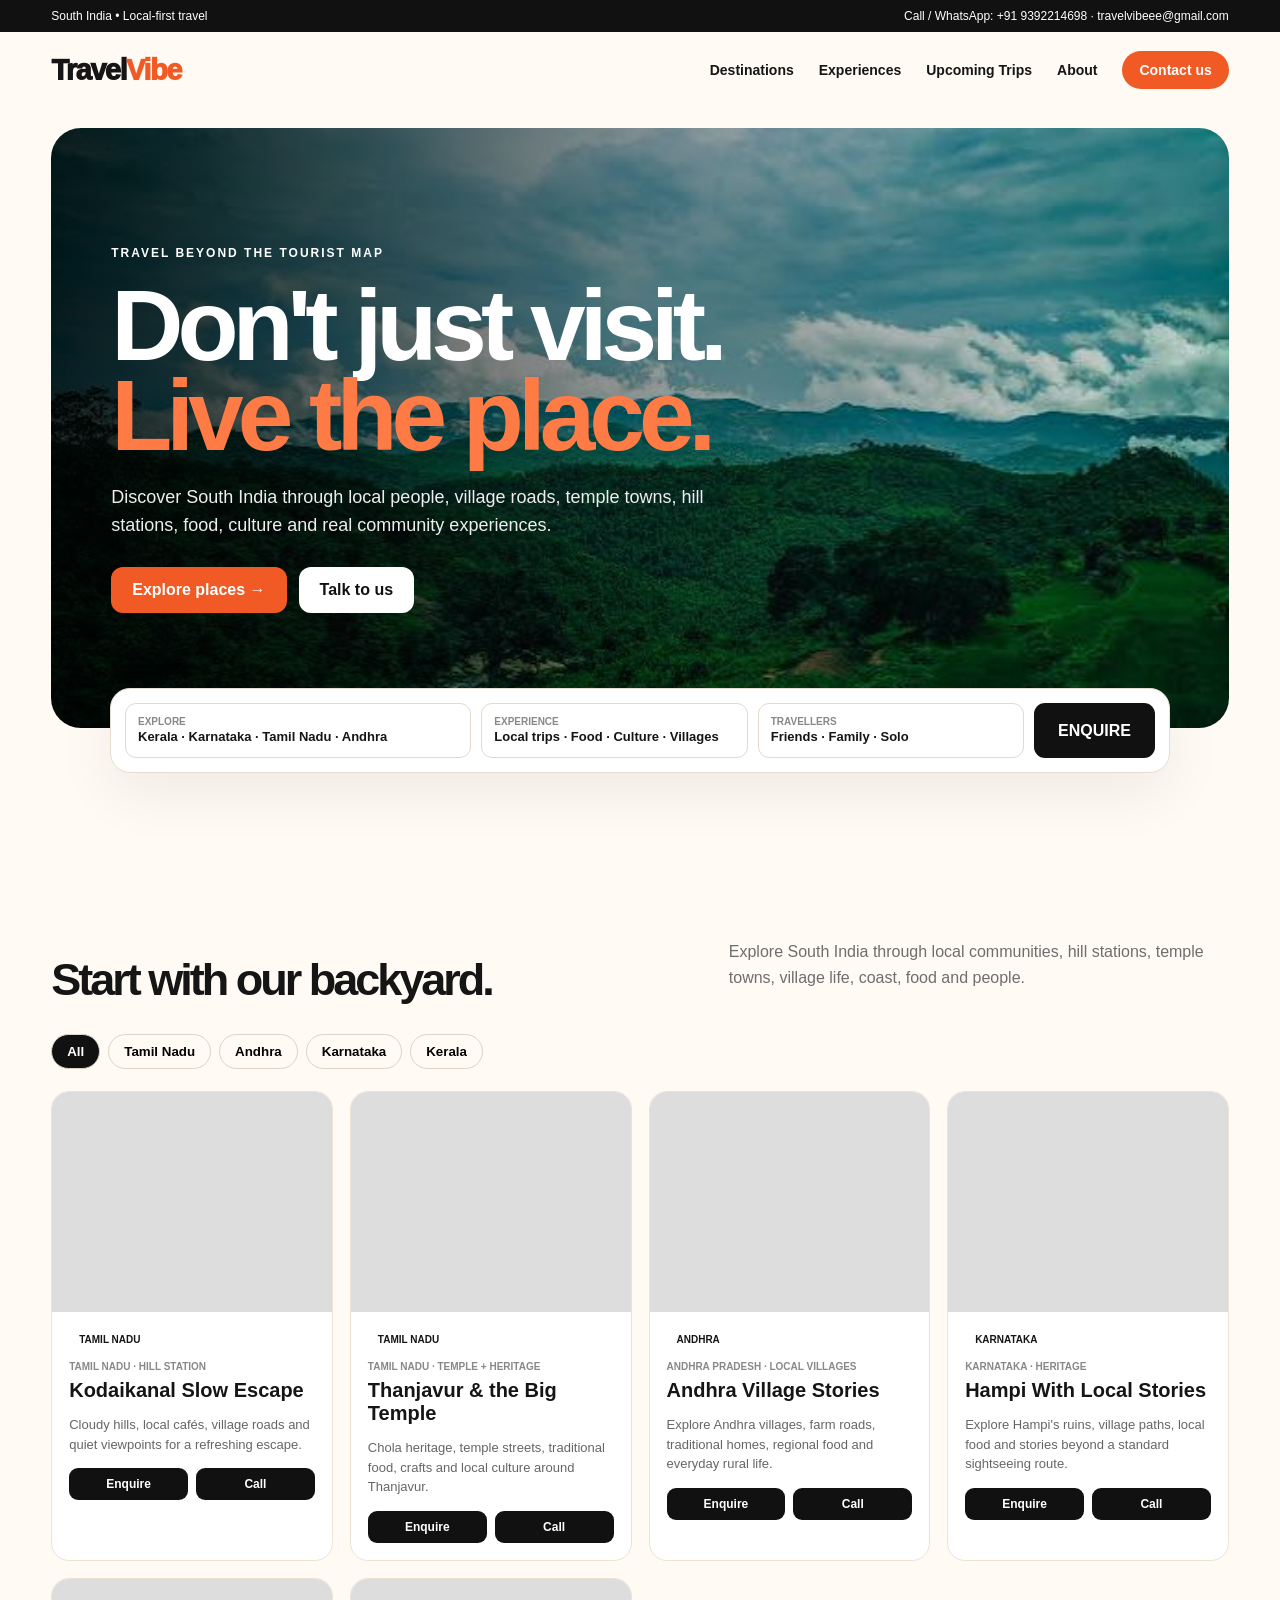
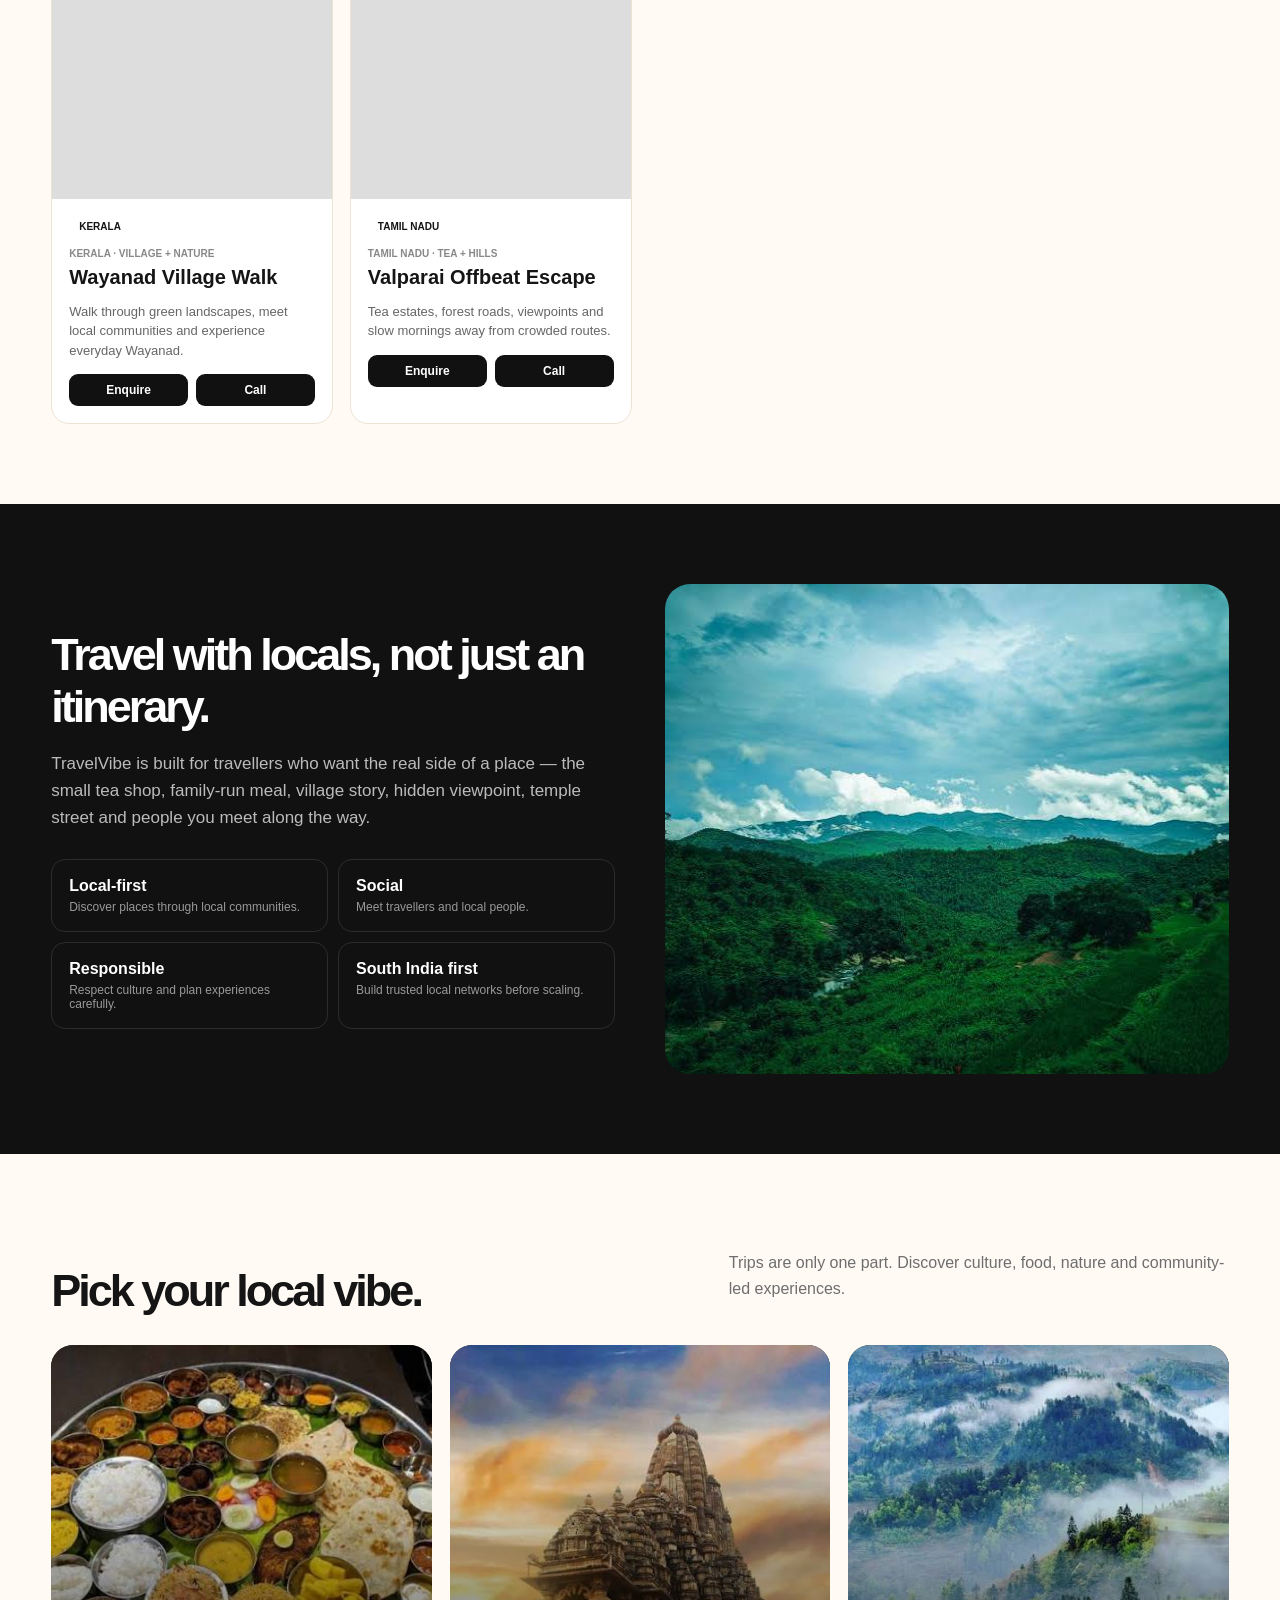
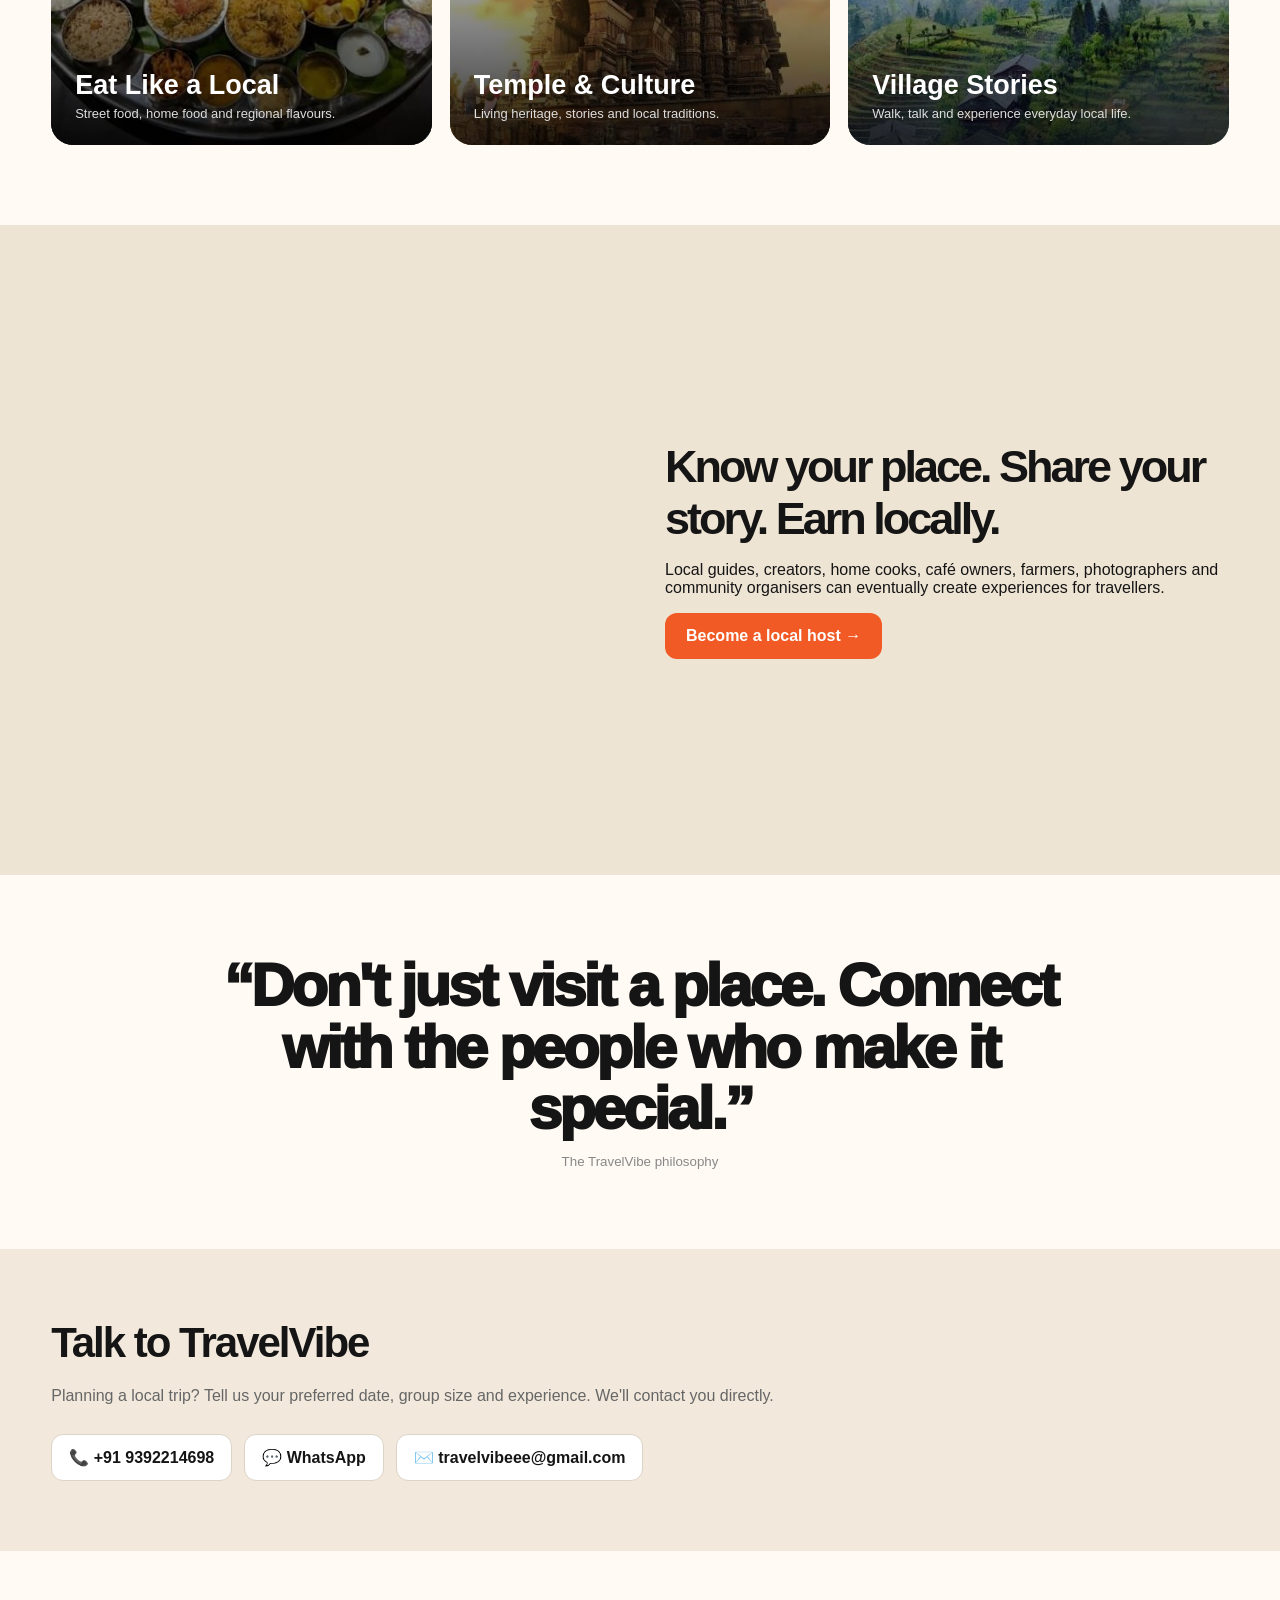
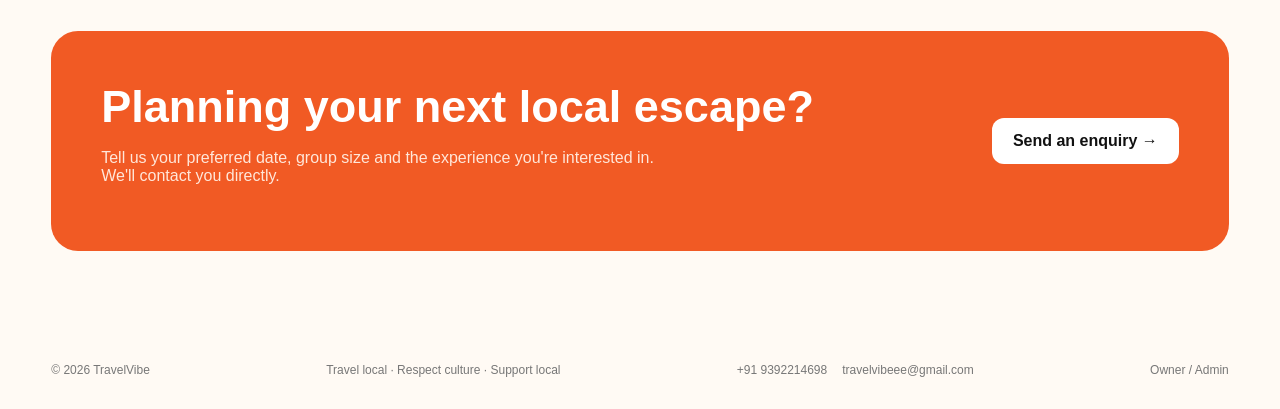
==== commit 413f9534: "Update index.html" ====
--- a/index.html
+++ b/index.html
@@ -29,7 +29,7 @@
       <a href="tel:+919392214698">+91 9392214698</a>
       ·
       <a href="mailto: travelvibeee@gmail.com">
-        harshareddycheruvu814@gmail.com
+        travelvibeee@gmail.com
       </a>
     </span>
 
@@ -482,7 +482,7 @@
 
       <!-- EMAIL -->
       <a href="mailto:harshareddycheruvu814@gmail.com">
-        ✉️ harshareddycheruvu814@gmail.com
+        ✉️ travelvibeee@gmail.com
       </a>
 
     </div>
@@ -546,7 +546,7 @@
       </a>
 
       <a href="mailto:harshareddycheruvu814@gmail.com">
-        harshareddycheruvu814@gmail.com
+        travelvibeee@gmail.com
       </a>
 
     </div>
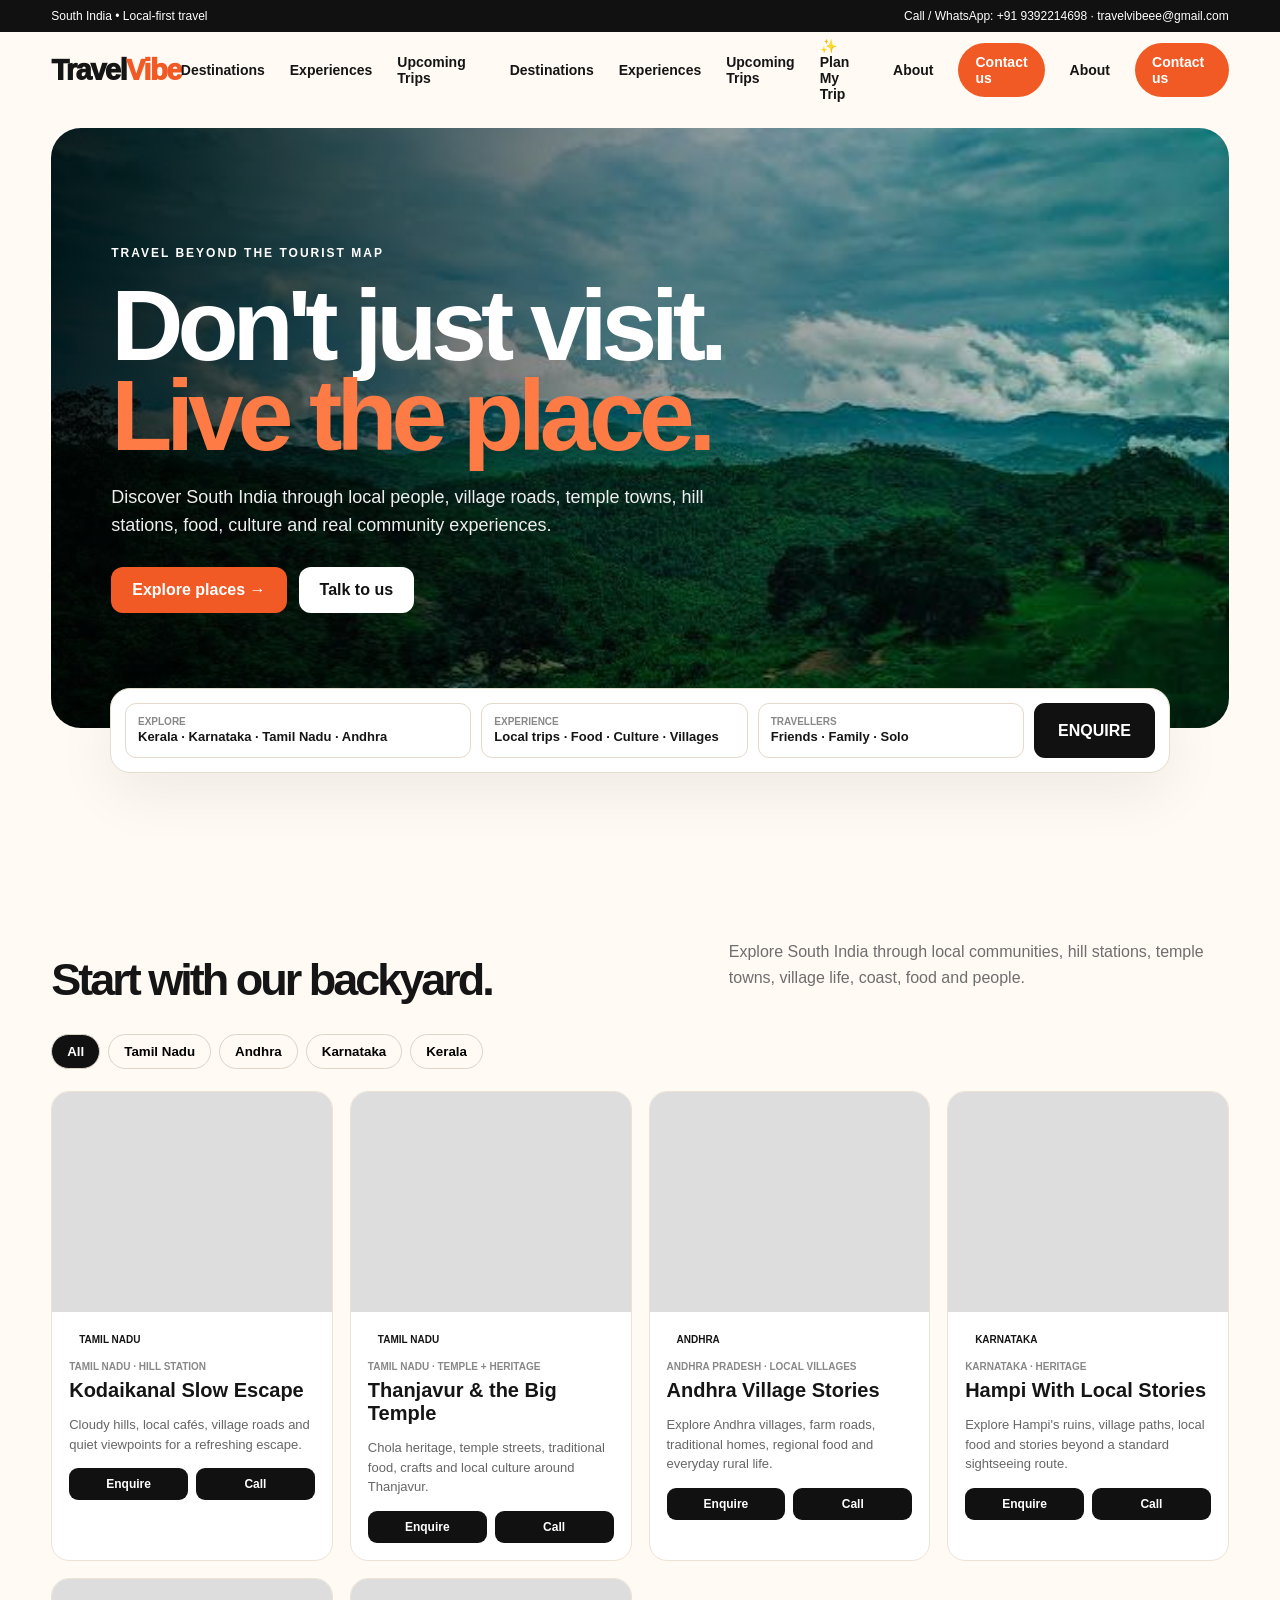
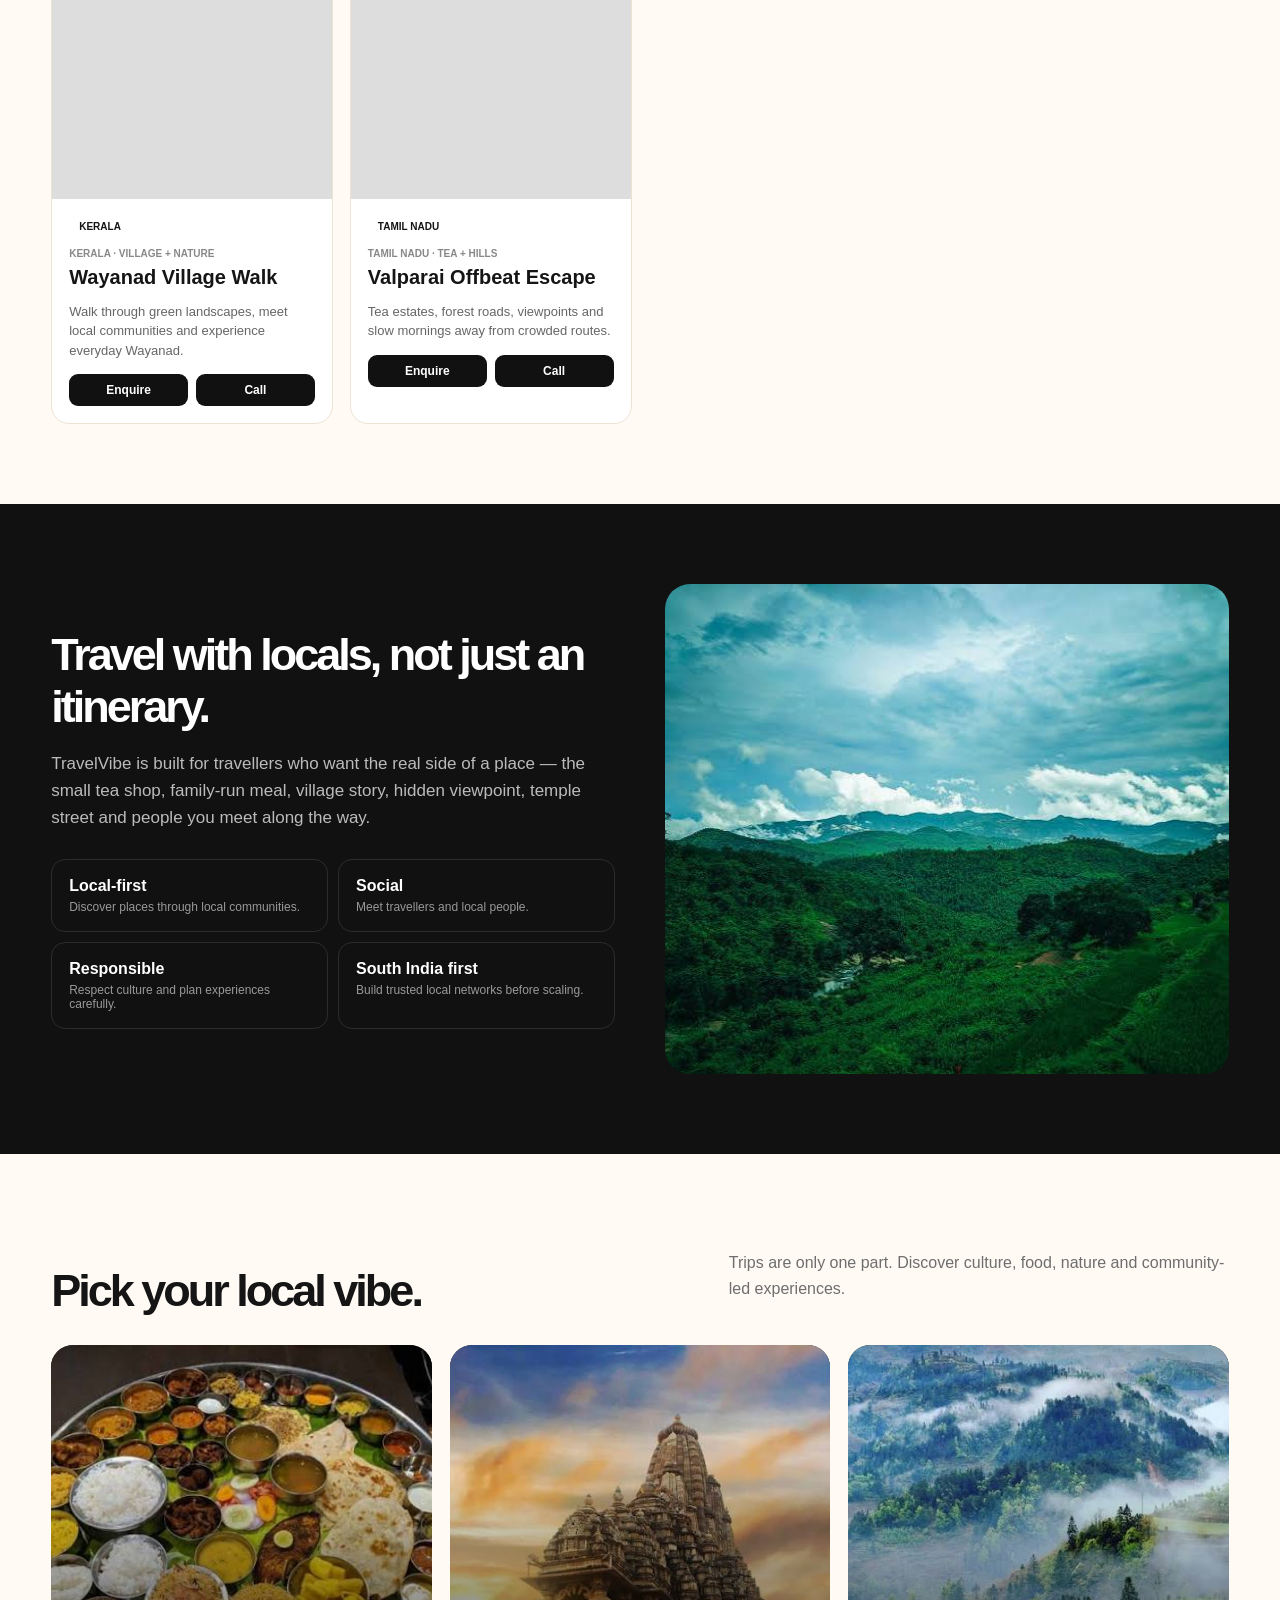
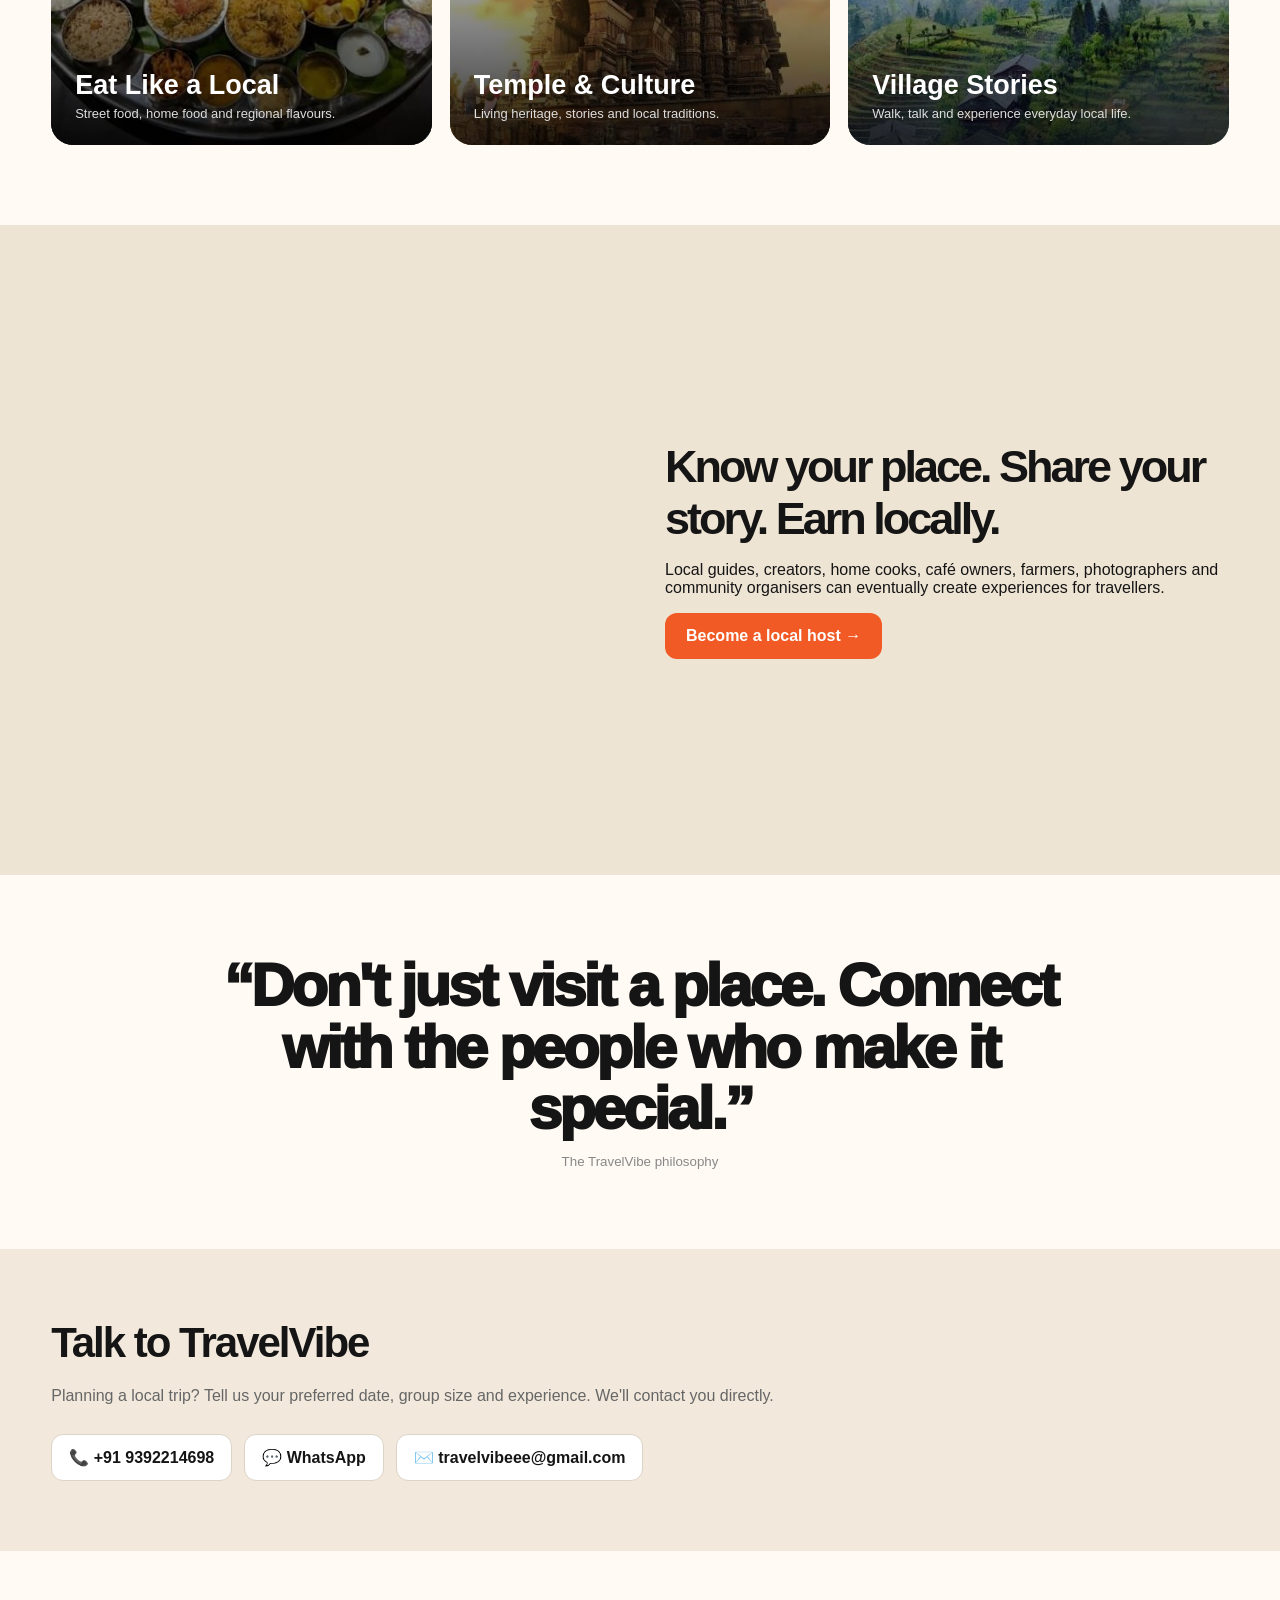
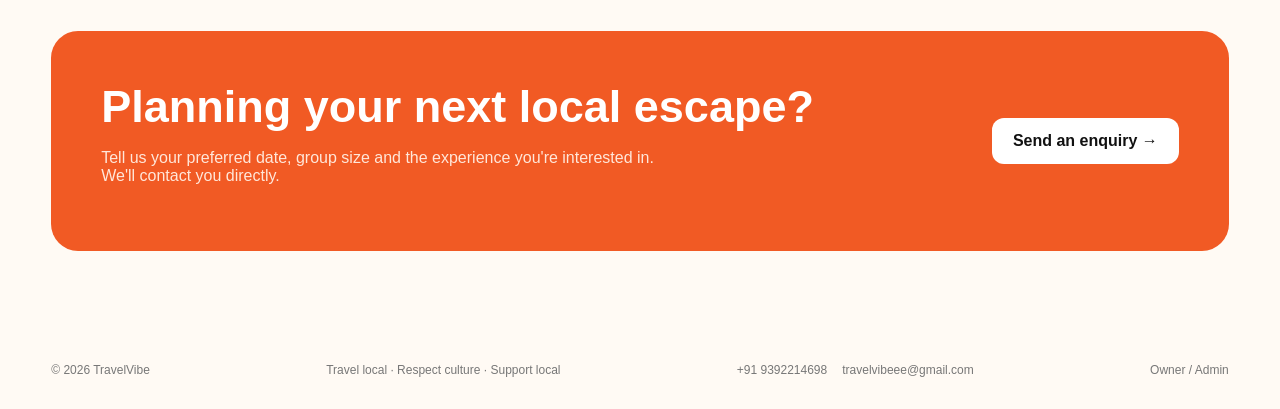
==== commit 5e28c18a: "Update index.html" ====
--- a/index.html
+++ b/index.html
@@ -51,6 +51,21 @@
       <a href="#destinations">Destinations</a>
       <a href="experiences.html">Experiences</a>
       <a href="availability.html">Upcoming Trips</a>
+      <div class="navlinks">
+
+  <a href="#destinations">Destinations</a>
+
+  <a href="experiences.html">Experiences</a>
+
+  <a href="availability.html">Upcoming Trips</a>
+
+  <a href="planner.html">✨ Plan My Trip</a>
+
+  <a href="#about">About</a>
+
+  <a href="contact.html" class="pill">Contact us</a>
+
+</div>
       <a href="#about">About</a>
       <a href="contact.html" class="pill">Contact us</a>
     </div>
@@ -481,7 +496,7 @@
       </a>
 
       <!-- EMAIL -->
-      <a href="mailto:harshareddycheruvu814@gmail.com">
+      <a href="mailto:travelvibeee@gmail.com">
         ✉️ travelvibeee@gmail.com
       </a>
 
@@ -545,7 +560,7 @@
         +91 9392214698
       </a>
 
-      <a href="mailto:harshareddycheruvu814@gmail.com">
+      <a href="mailto:travelvibeee@gmail.com">
         travelvibeee@gmail.com
       </a>
 
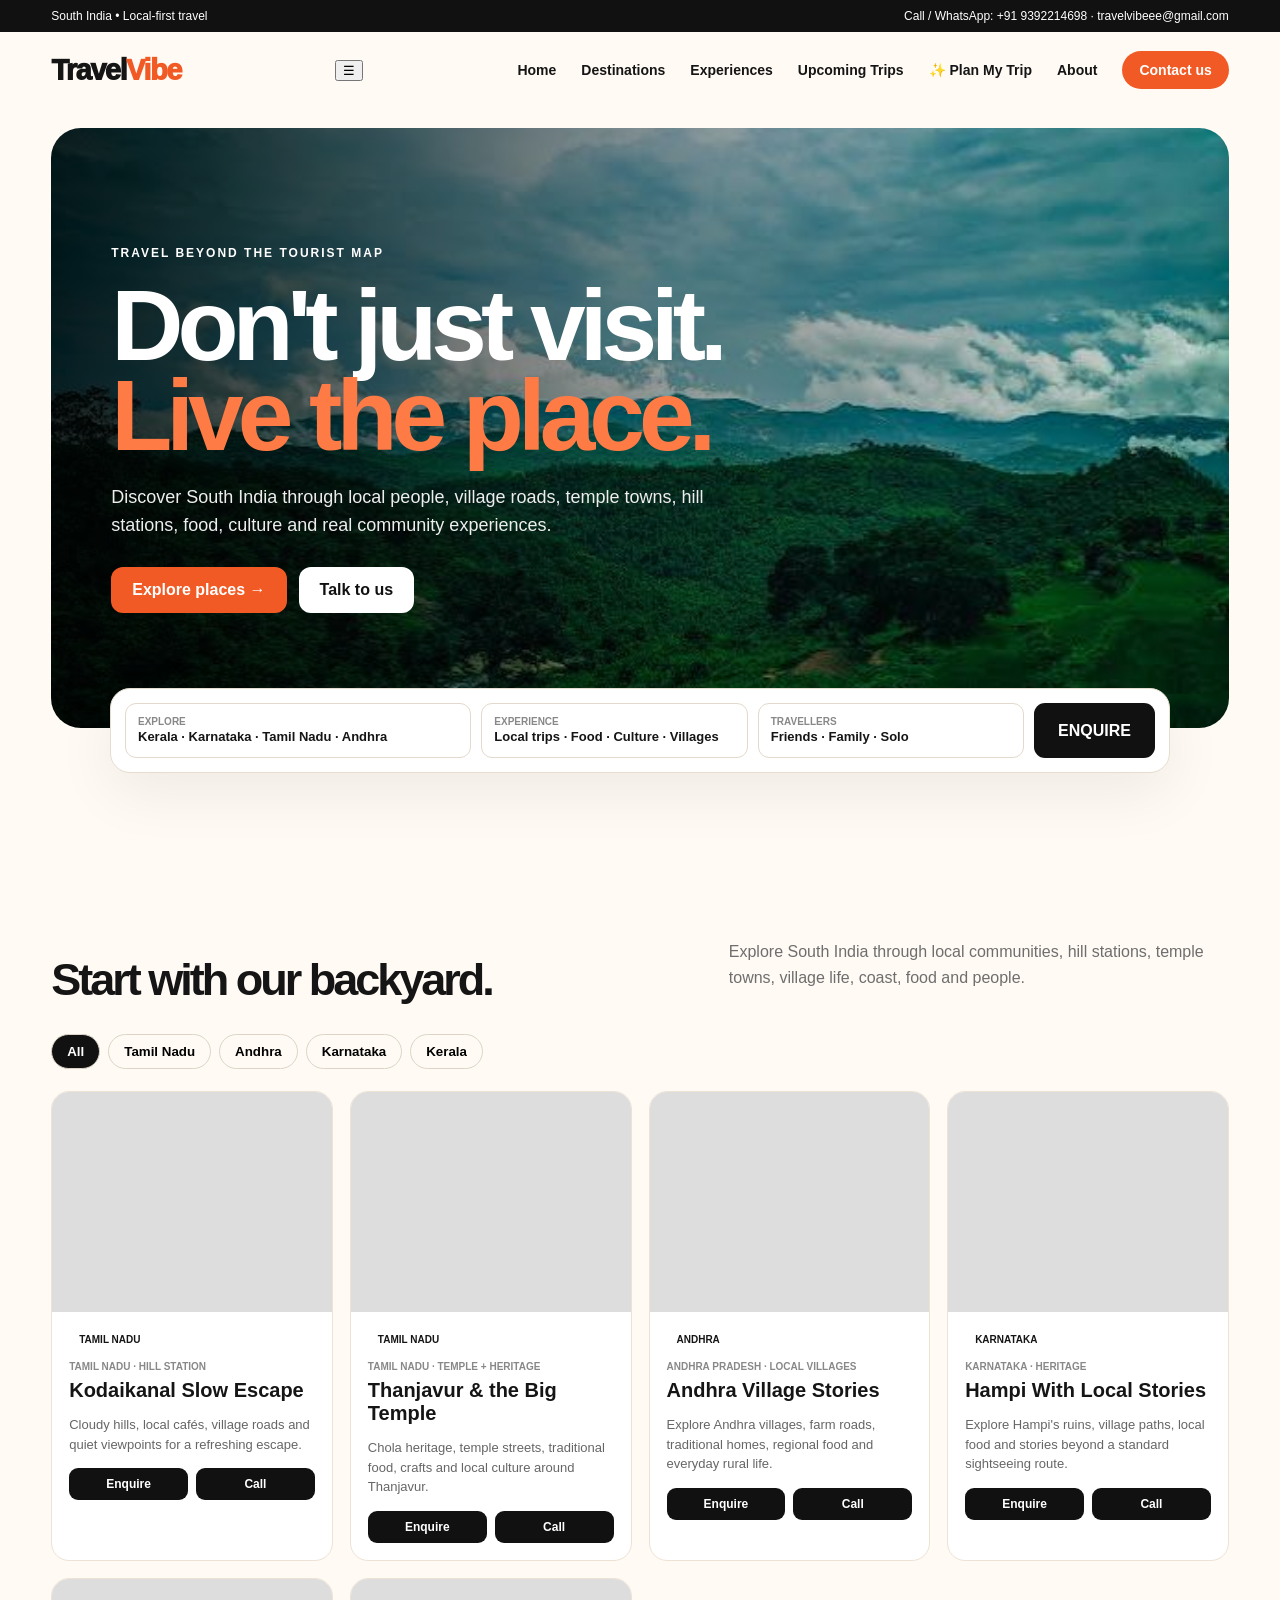
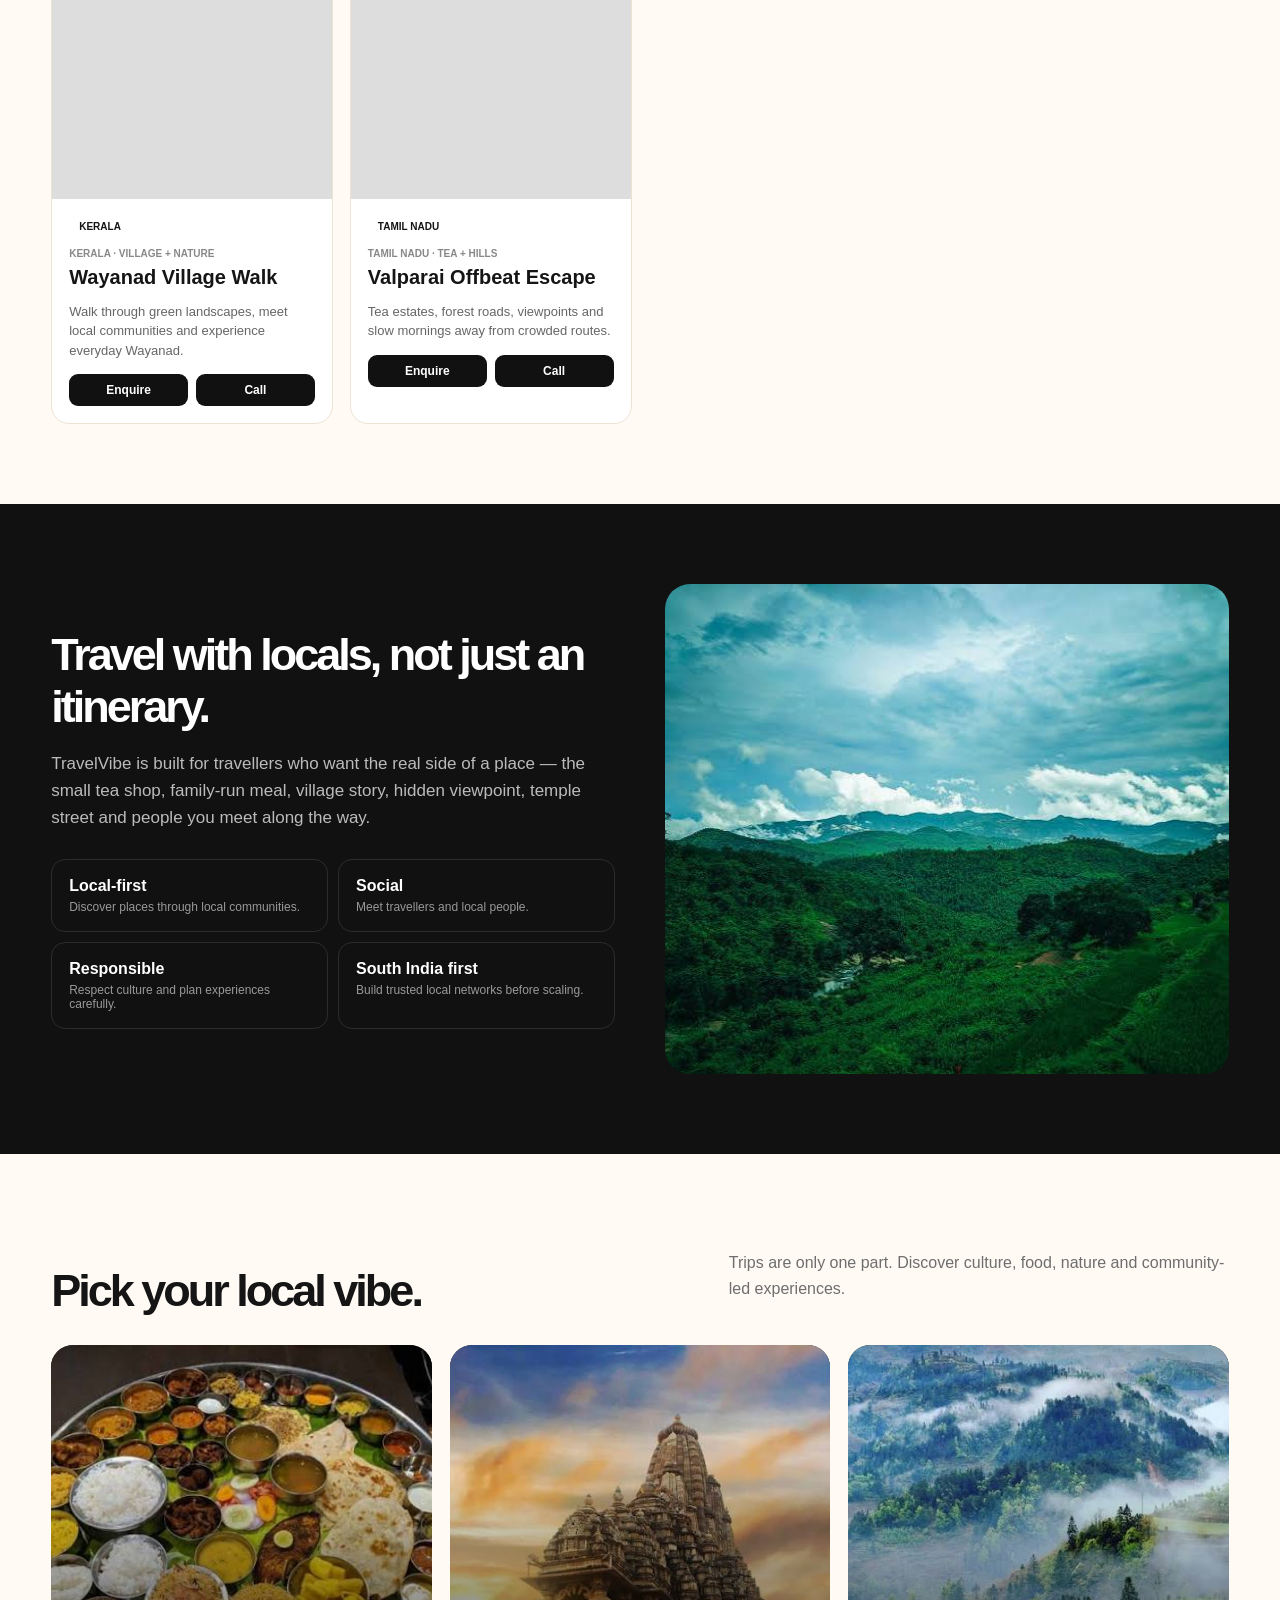
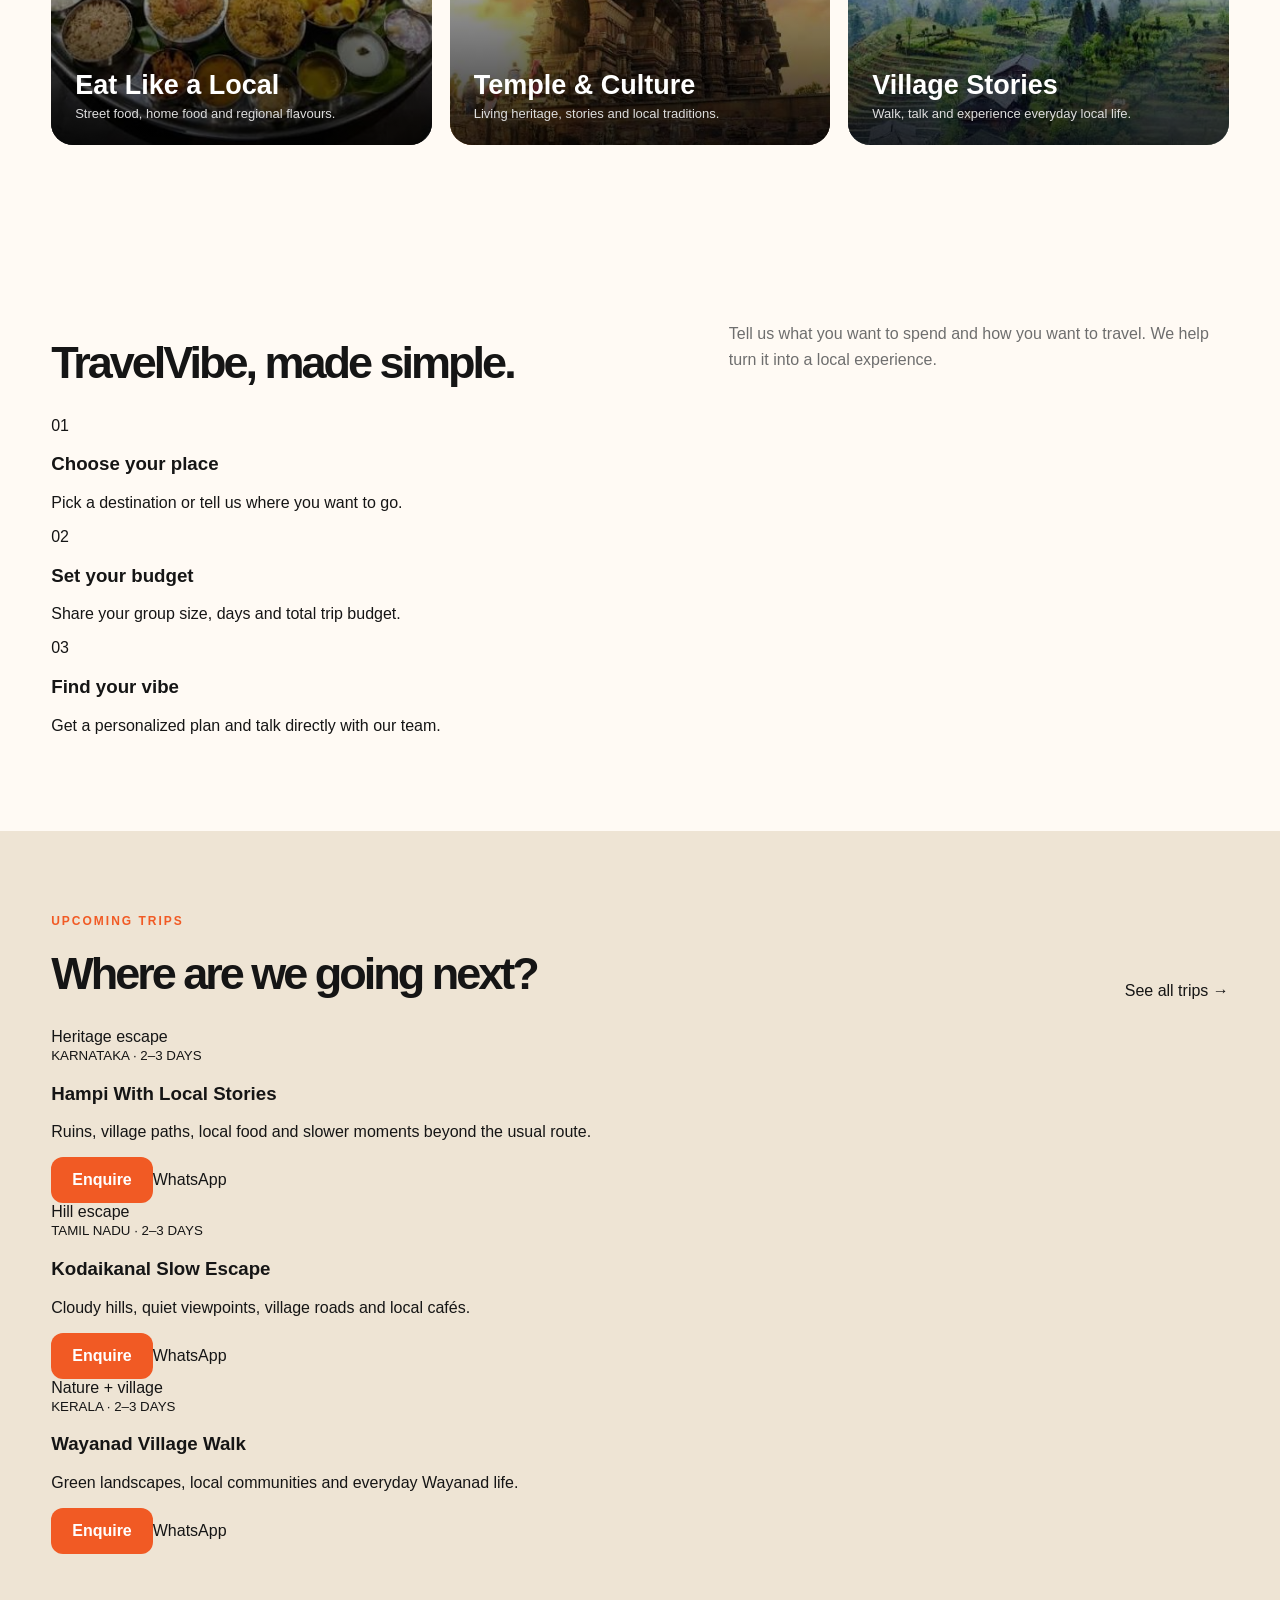
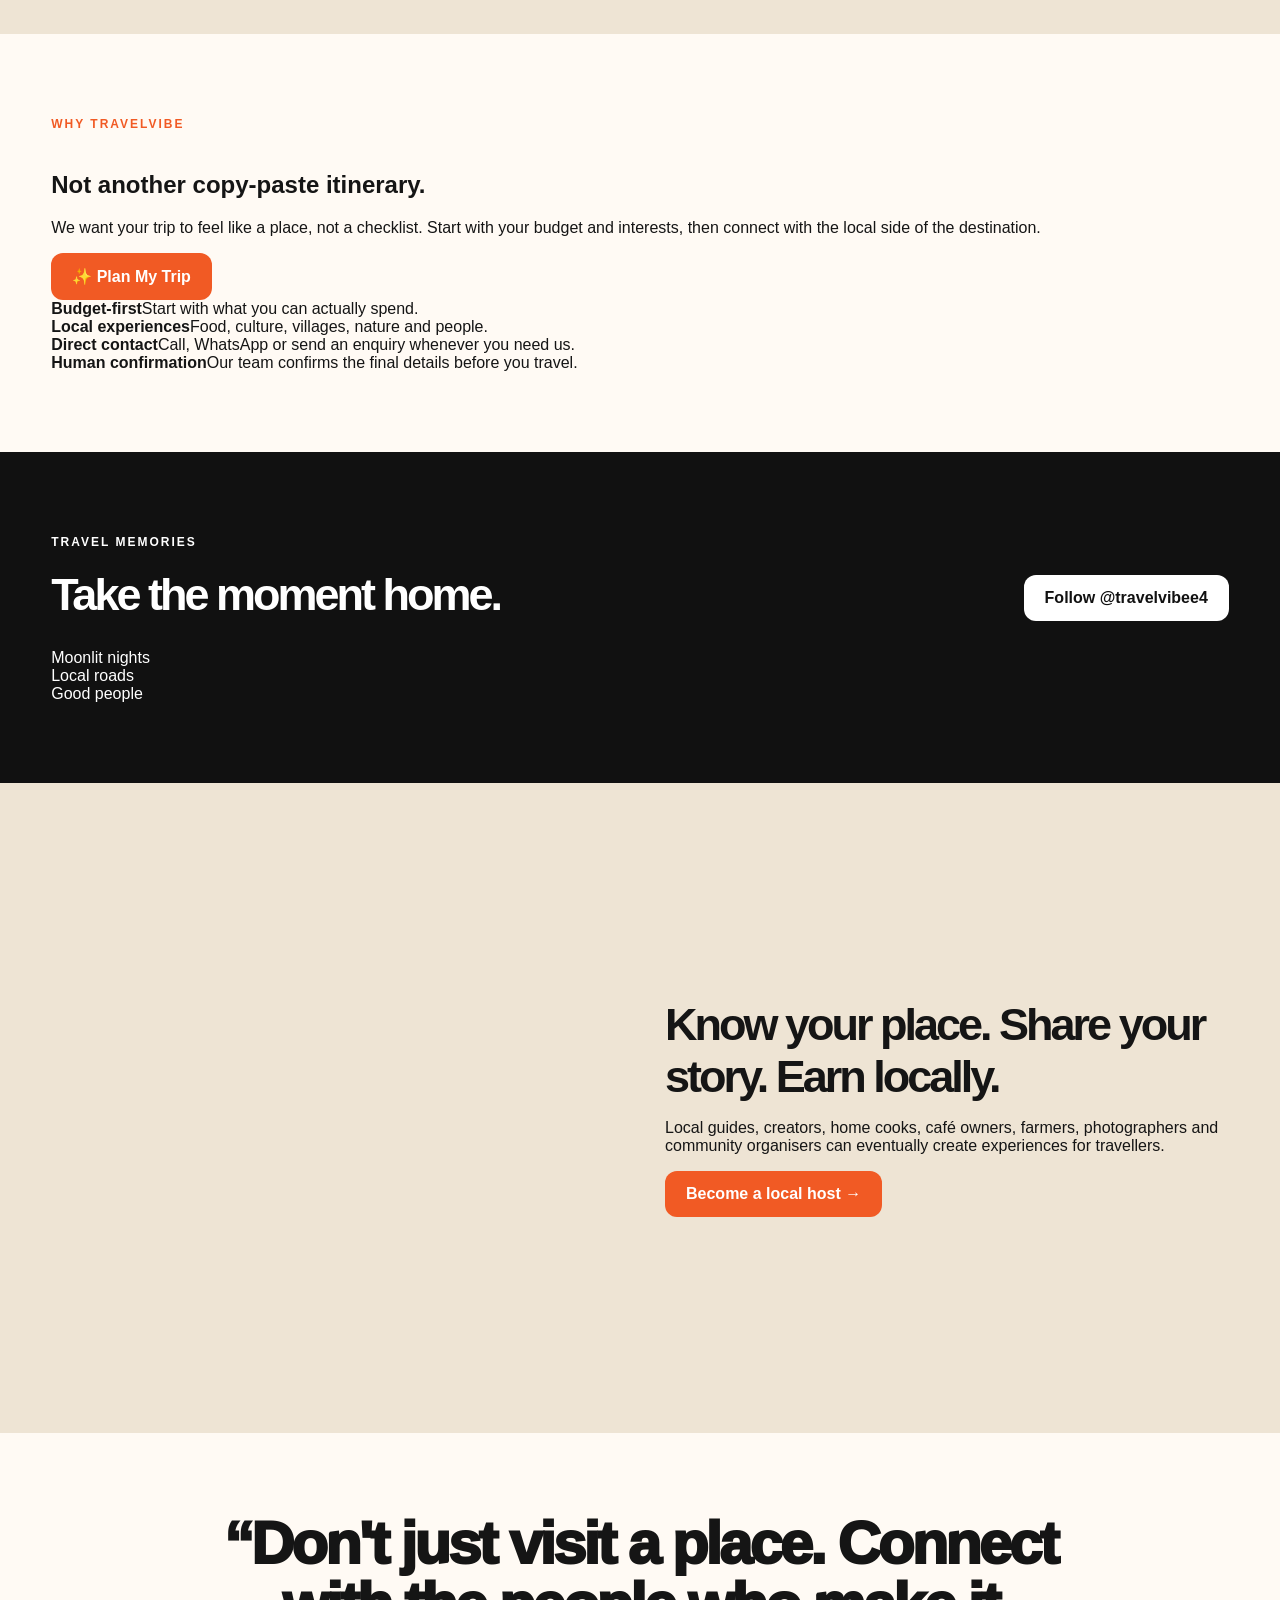
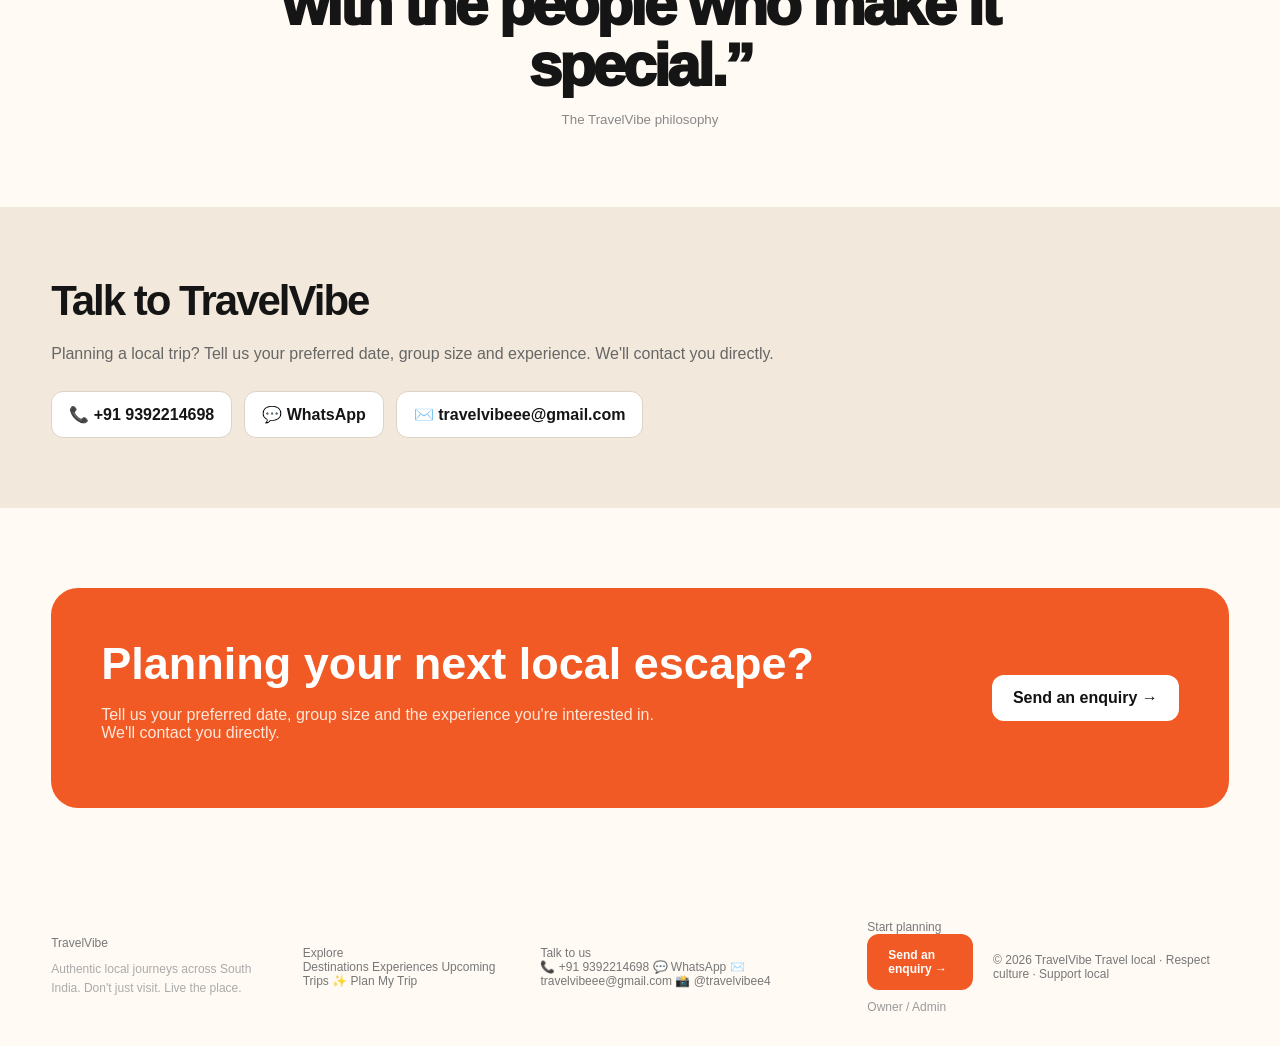
==== commit 3494fb8c: "Add files via upload" ====
--- a/index.html
+++ b/index.html
@@ -28,7 +28,7 @@
       Call / WhatsApp:
       <a href="tel:+919392214698">+91 9392214698</a>
       ·
-      <a href="mailto: travelvibeee@gmail.com">
+      <a href="mailto:travelvibeee@gmail.com">
         travelvibeee@gmail.com
       </a>
     </span>
@@ -47,25 +47,13 @@
       Travel<span>Vibe</span>
     </a>
 
+    <button class="nav-toggle" type="button" aria-label="Open menu" aria-expanded="false">☰</button>
     <div class="navlinks">
+      <a href="index.html">Home</a>
       <a href="#destinations">Destinations</a>
       <a href="experiences.html">Experiences</a>
       <a href="availability.html">Upcoming Trips</a>
-      <div class="navlinks">
-
-  <a href="#destinations">Destinations</a>
-
-  <a href="experiences.html">Experiences</a>
-
-  <a href="availability.html">Upcoming Trips</a>
-
-  <a href="planner.html">✨ Plan My Trip</a>
-
-  <a href="#about">About</a>
-
-  <a href="contact.html" class="pill">Contact us</a>
-
-</div>
+      <a href="planner.html">✨ Plan My Trip</a>
       <a href="#about">About</a>
       <a href="contact.html" class="pill">Contact us</a>
     </div>
@@ -411,6 +399,91 @@
 
 
 <!-- =========================================================
+     HOW IT WORKS
+========================================================= -->
+<section class="how-section">
+  <div class="container">
+    <div class="sectionhead">
+      <h2>TravelVibe, made simple.</h2>
+      <p>Tell us what you want to spend and how you want to travel. We help turn it into a local experience.</p>
+    </div>
+    <div class="steps">
+      <article class="step"><span>01</span><h3>Choose your place</h3><p>Pick a destination or tell us where you want to go.</p></article>
+      <article class="step"><span>02</span><h3>Set your budget</h3><p>Share your group size, days and total trip budget.</p></article>
+      <article class="step"><span>03</span><h3>Find your vibe</h3><p>Get a personalized plan and talk directly with our team.</p></article>
+    </div>
+  </div>
+</section>
+
+<!-- =========================================================
+     UPCOMING TRIPS PREVIEW
+========================================================= -->
+<section id="upcoming-preview" class="sand">
+  <div class="container">
+    <div class="sectionhead">
+      <div>
+        <span class="eyebrow darkey">UPCOMING TRIPS</span>
+        <h2>Where are we going next?</h2>
+      </div>
+      <a class="textlink" href="availability.html">See all trips →</a>
+    </div>
+    <div class="trip-grid">
+      <article class="trip-card">
+        <div class="trip-image" style="background-image:url('https://images.unsplash.com/photo-1606298855672-3efb63017be8?auto=format&fit=crop&w=1200&q=85')"><span>Heritage escape</span></div>
+        <div class="trip-body"><small>KARNATAKA · 2–3 DAYS</small><h3>Hampi With Local Stories</h3><p>Ruins, village paths, local food and slower moments beyond the usual route.</p><div class="trip-actions"><a class="btn orange" href="contact.html?destination=Hampi%20With%20Local%20Stories">Enquire</a><a class="outline-btn" href="https://wa.me/919392214698?text=Hi%20TravelVibe!%20I%27m%20interested%20in%20the%20Hampi%20trip." target="_blank" rel="noopener">WhatsApp</a></div></div>
+      </article>
+      <article class="trip-card">
+        <div class="trip-image" style="background-image:url('https://images.unsplash.com/photo-1500534623283-312aade485b7?auto=format&fit=crop&w=1200&q=85')"><span>Hill escape</span></div>
+        <div class="trip-body"><small>TAMIL NADU · 2–3 DAYS</small><h3>Kodaikanal Slow Escape</h3><p>Cloudy hills, quiet viewpoints, village roads and local cafés.</p><div class="trip-actions"><a class="btn orange" href="contact.html?destination=Kodaikanal%20Slow%20Escape">Enquire</a><a class="outline-btn" href="https://wa.me/919392214698?text=Hi%20TravelVibe!%20I%27m%20interested%20in%20the%20Kodaikanal%20trip." target="_blank" rel="noopener">WhatsApp</a></div></div>
+      </article>
+      <article class="trip-card">
+        <div class="trip-image" style="background-image:url('https://www.responsibletourismindia.com/public/uploads/article/Wayanad_Village-walk-1-slider1.jpg')"><span>Nature + village</span></div>
+        <div class="trip-body"><small>KERALA · 2–3 DAYS</small><h3>Wayanad Village Walk</h3><p>Green landscapes, local communities and everyday Wayanad life.</p><div class="trip-actions"><a class="btn orange" href="contact.html?destination=Wayanad%20Village%20Walk">Enquire</a><a class="outline-btn" href="https://wa.me/919392214698?text=Hi%20TravelVibe!%20I%27m%20interested%20in%20the%20Wayanad%20trip." target="_blank" rel="noopener">WhatsApp</a></div></div>
+      </article>
+    </div>
+  </div>
+</section>
+
+<!-- =========================================================
+     WHY TRAVELVIBE
+========================================================= -->
+<section>
+  <div class="container">
+    <div class="why-grid">
+      <div>
+        <span class="eyebrow darkey">WHY TRAVELVIBE</span>
+        <h2>Not another copy-paste itinerary.</h2>
+        <p>We want your trip to feel like a place, not a checklist. Start with your budget and interests, then connect with the local side of the destination.</p>
+        <a class="btn orange" href="planner.html">✨ Plan My Trip</a>
+      </div>
+      <div class="why-list">
+        <div><b>Budget-first</b><span>Start with what you can actually spend.</span></div>
+        <div><b>Local experiences</b><span>Food, culture, villages, nature and people.</span></div>
+        <div><b>Direct contact</b><span>Call, WhatsApp or send an enquiry whenever you need us.</span></div>
+        <div><b>Human confirmation</b><span>Our team confirms the final details before you travel.</span></div>
+      </div>
+    </div>
+  </div>
+</section>
+
+<!-- =========================================================
+     TRAVEL MEMORIES
+========================================================= -->
+<section class="dark memories">
+  <div class="container">
+    <div class="sectionhead">
+      <div><span class="eyebrow">TRAVEL MEMORIES</span><h2>Take the moment home.</h2></div>
+      <a class="btn white" href="https://www.instagram.com/travelvibee4/" target="_blank" rel="noopener">Follow @travelvibee4</a>
+    </div>
+    <div class="memory-grid">
+      <div class="memory memory-one"><span>Moonlit nights</span></div>
+      <div class="memory memory-two"><span>Local roads</span></div>
+      <div class="memory memory-three"><span>Good people</span></div>
+    </div>
+  </div>
+</section>
+
+<!-- =========================================================
      LOCAL HOST
 ========================================================= -->
 <section class="sand">
@@ -543,35 +616,39 @@
      FOOTER
 ========================================================= -->
 <footer>
-
-  <div class="container">
-
-    <span>
-      © 2026 TravelVibe
-    </span>
-
-    <span>
-      Travel local · Respect culture · Support local
-    </span>
-
-    <div class="footer-contact">
-
-      <a href="tel:+919392214698">
-        +91 9392214698
-      </a>
-
-      <a href="mailto:travelvibeee@gmail.com">
-        travelvibeee@gmail.com
-      </a>
-
-    </div>
-
-    <a href="admin.html">
-      Owner / Admin
-    </a>
-
-  </div>
-
+  <div class="container">
+    <div>
+      <div class="footer-brand">Travel<span>Vibe</span></div>
+      <p style="color:#aaa;line-height:1.6;max-width:330px;margin:10px 0 0;">Authentic local journeys across South India. Don't just visit. Live the place.</p>
+    </div>
+    <div>
+      <div class="footer-title">Explore</div>
+      <div class="footer-links">
+        <a href="index.html#destinations">Destinations</a>
+        <a href="experiences.html">Experiences</a>
+        <a href="availability.html">Upcoming Trips</a>
+        <a href="planner.html">✨ Plan My Trip</a>
+      </div>
+    </div>
+    <div>
+      <div class="footer-title">Talk to us</div>
+      <div class="footer-links">
+        <a href="tel:+919392214698">📞 +91 9392214698</a>
+        <a href="https://wa.me/919392214698?text=Hi%20TravelVibe!%20I%27d%20like%20to%20know%20about%20your%20trips." target="_blank" rel="noopener">💬 WhatsApp</a>
+        <a href="mailto:travelvibeee@gmail.com">✉️ travelvibeee@gmail.com</a>
+        <a href="https://www.instagram.com/travelvibee4/" target="_blank" rel="noopener">📸 @travelvibee4</a>
+      </div>
+    </div>
+    <div>
+      <div class="footer-title">Start planning</div>
+      <a class="btn orange" href="contact.html">Send an enquiry →</a>
+      <div style="margin-top:10px;"><a href="admin.html" style="font-size:12px;color:#999;">Owner / Admin</a></div>
+    </div>
+    <div class="footer-bottom">
+      <span>© 2026 TravelVibe</span>
+      <span>Travel local · Respect culture · Support local</span>
+    </div>
+  </div>
 </footer>
 
 
--- a/css/style.css
+++ b/css/style.css
@@ -910,3 +910,142 @@
   }
 
 }
+/* ================================
+   TRAVELVIBE AI PLANNER
+================================ */
+
+.planner-grid {
+  display: grid;
+  grid-template-columns: 1fr 1fr;
+  gap: 35px;
+  align-items: start;
+}
+
+.planner-grid .form {
+  width: 100%;
+}
+
+.planner-grid .form h2 {
+  margin: 0;
+  font-size: 32px;
+  letter-spacing: -1.5px;
+}
+
+.planner-interests {
+  border: 1px solid #ddd3c7;
+  border-radius: 12px;
+  padding: 18px;
+  margin: 0;
+  background: #fff;
+}
+
+.planner-interests legend {
+  padding: 0 6px;
+  font-size: 12px;
+  font-weight: 900;
+}
+
+.planner-interests label {
+  display: inline-flex;
+  align-items: center;
+  gap: 7px;
+  margin: 7px 12px 7px 0;
+  font-size: 13px;
+  font-weight: 700;
+  cursor: pointer;
+}
+
+.planner-interests input[type="checkbox"] {
+  width: auto;
+  margin: 0;
+  accent-color: #f15a24;
+}
+
+.planner-result {
+  min-height: 100%;
+  background: #fff;
+  border: 1px solid #e4dacd;
+  border-radius: 20px;
+  padding: 30px;
+  box-shadow: 0 15px 45px #0000000b;
+}
+
+.planner-placeholder {
+  min-height: 500px;
+  display: flex;
+  flex-direction: column;
+  justify-content: center;
+  align-items: center;
+  text-align: center;
+}
+
+.planner-icon {
+  font-size: 60px;
+  margin-bottom: 15px;
+}
+
+.planner-placeholder h2 {
+  font-size: 32px;
+  letter-spacing: -1.5px;
+  margin: 0 0 12px;
+}
+
+.planner-placeholder p {
+  max-width: 400px;
+  color: #777;
+  line-height: 1.6;
+}
+
+.planner-card h2 {
+  font-size: 35px;
+  letter-spacing: -2px;
+  margin: 5px 0 25px;
+}
+
+.planner-card p {
+  padding: 12px 0;
+  margin: 0;
+  border-bottom: 1px solid #eee5da;
+  color: #555;
+  line-height: 1.5;
+}
+
+.planner-message {
+  margin-top: 25px;
+  padding: 20px;
+  background: #eee4d4;
+  border-radius: 14px;
+  color: #333;
+  line-height: 1.6;
+  font-weight: 700;
+}
+
+/* MOBILE */
+
+@media (max-width: 900px) {
+
+  .planner-grid {
+    grid-template-columns: 1fr;
+  }
+
+  .planner-result {
+    min-height: 400px;
+  }
+
+}
+
+@media (max-width: 600px) {
+
+  .planner-placeholder {
+    min-height: 350px;
+  }
+
+  .planner-placeholder h2 {
+    font-size: 27px;
+  }
+
+  .planner-card h2 {
+    font-size: 29px;
+  }
+
+}
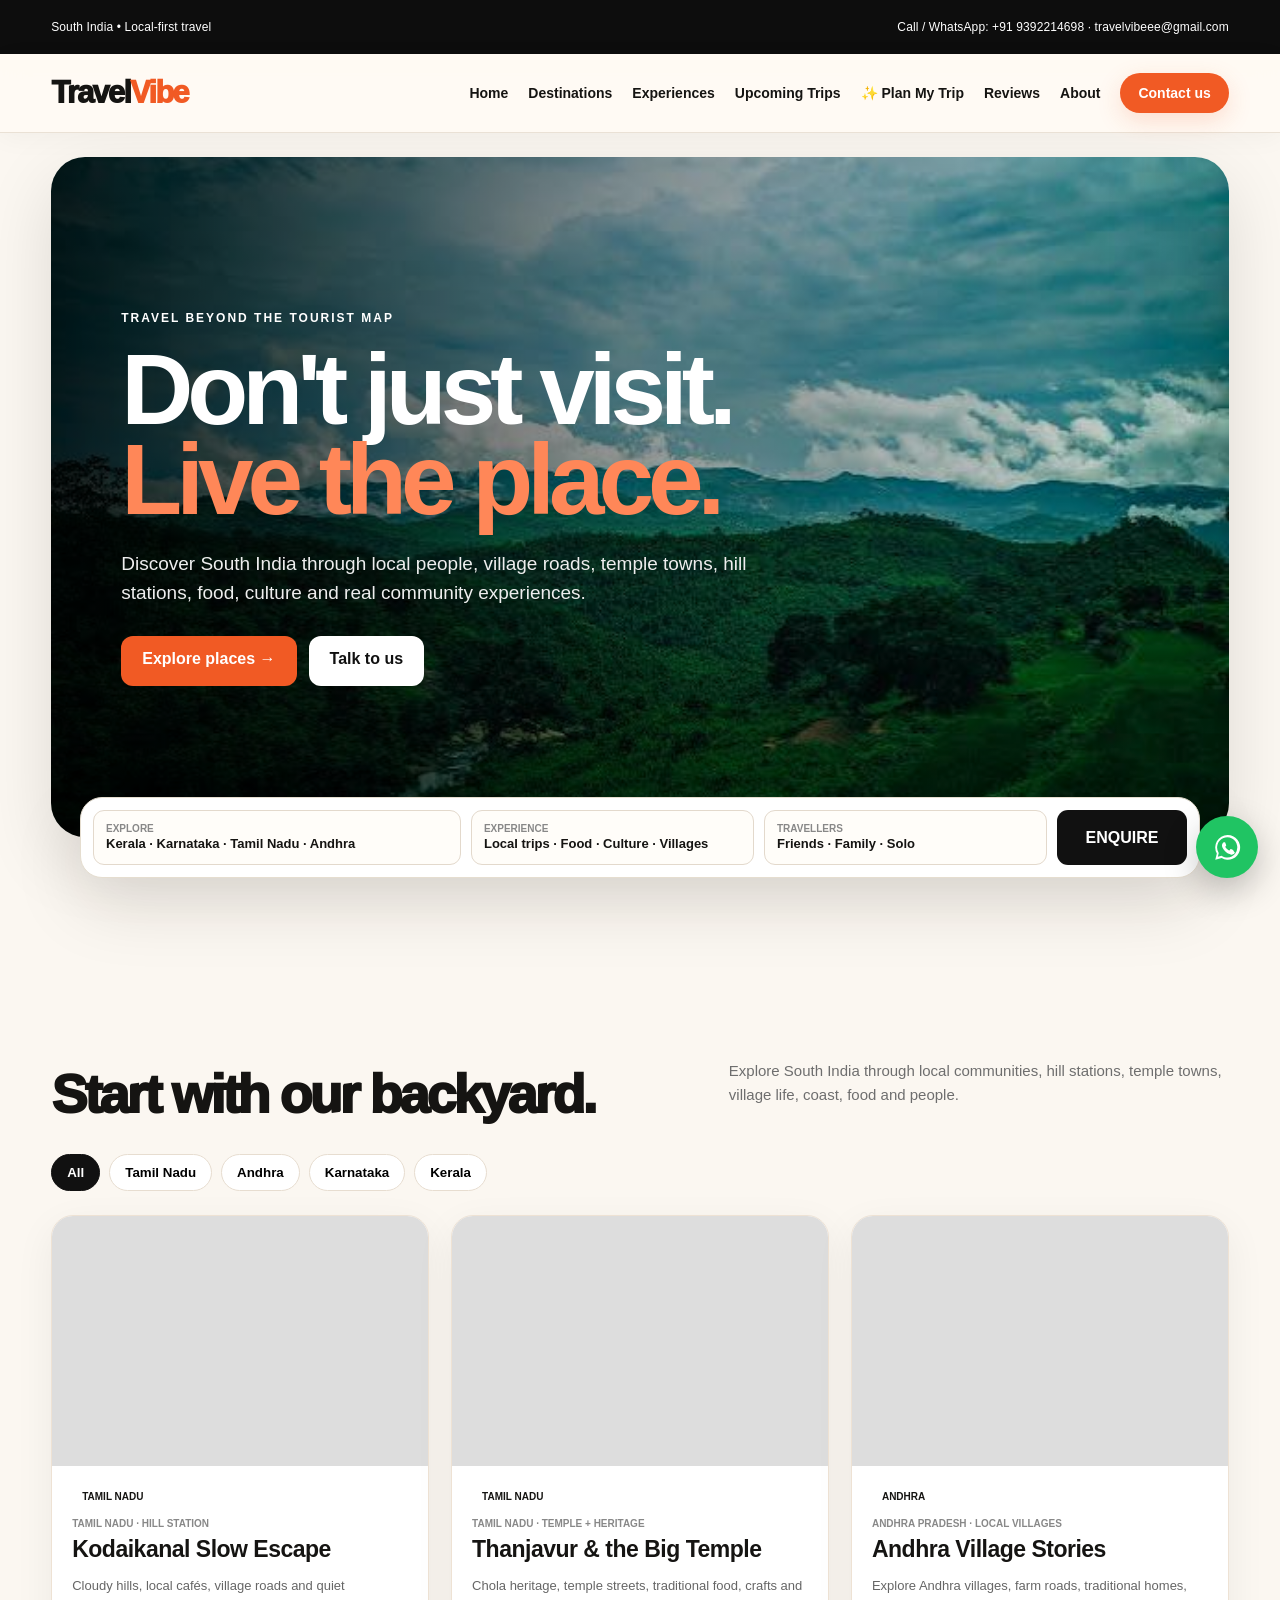
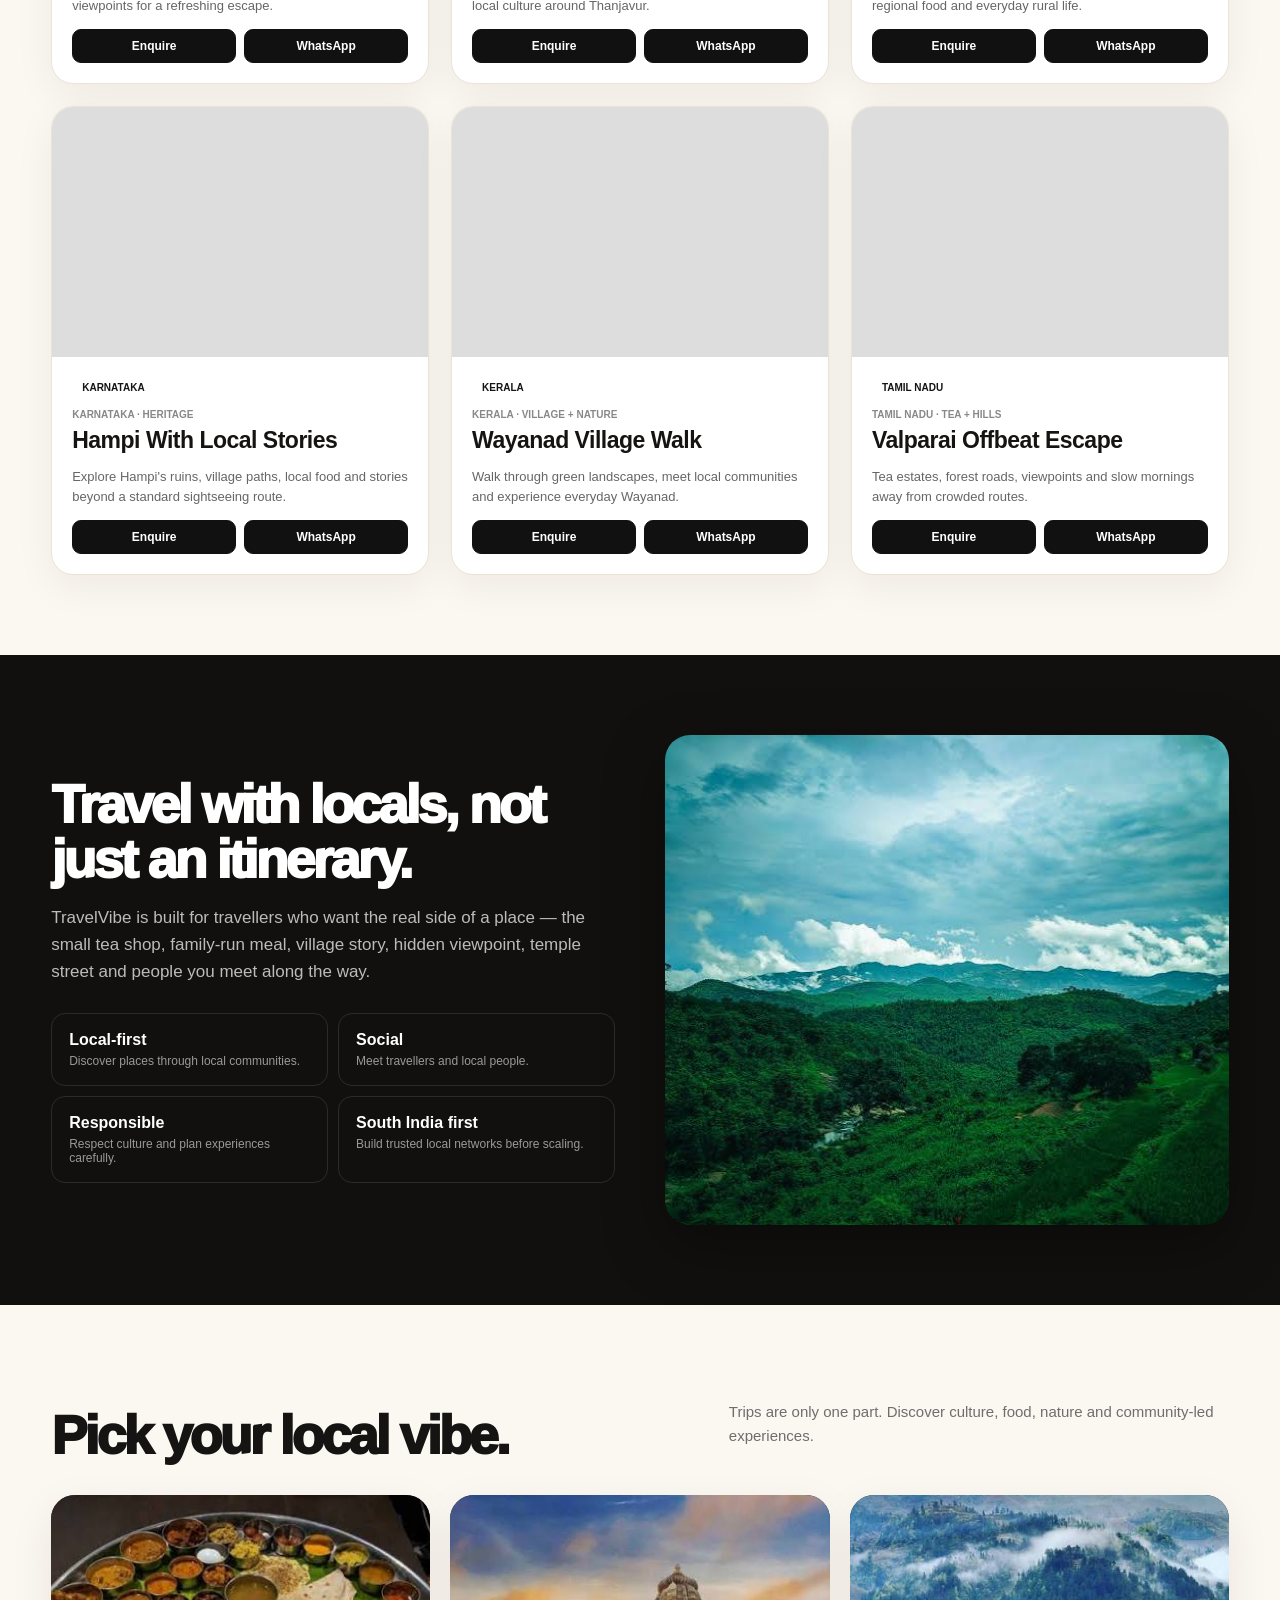
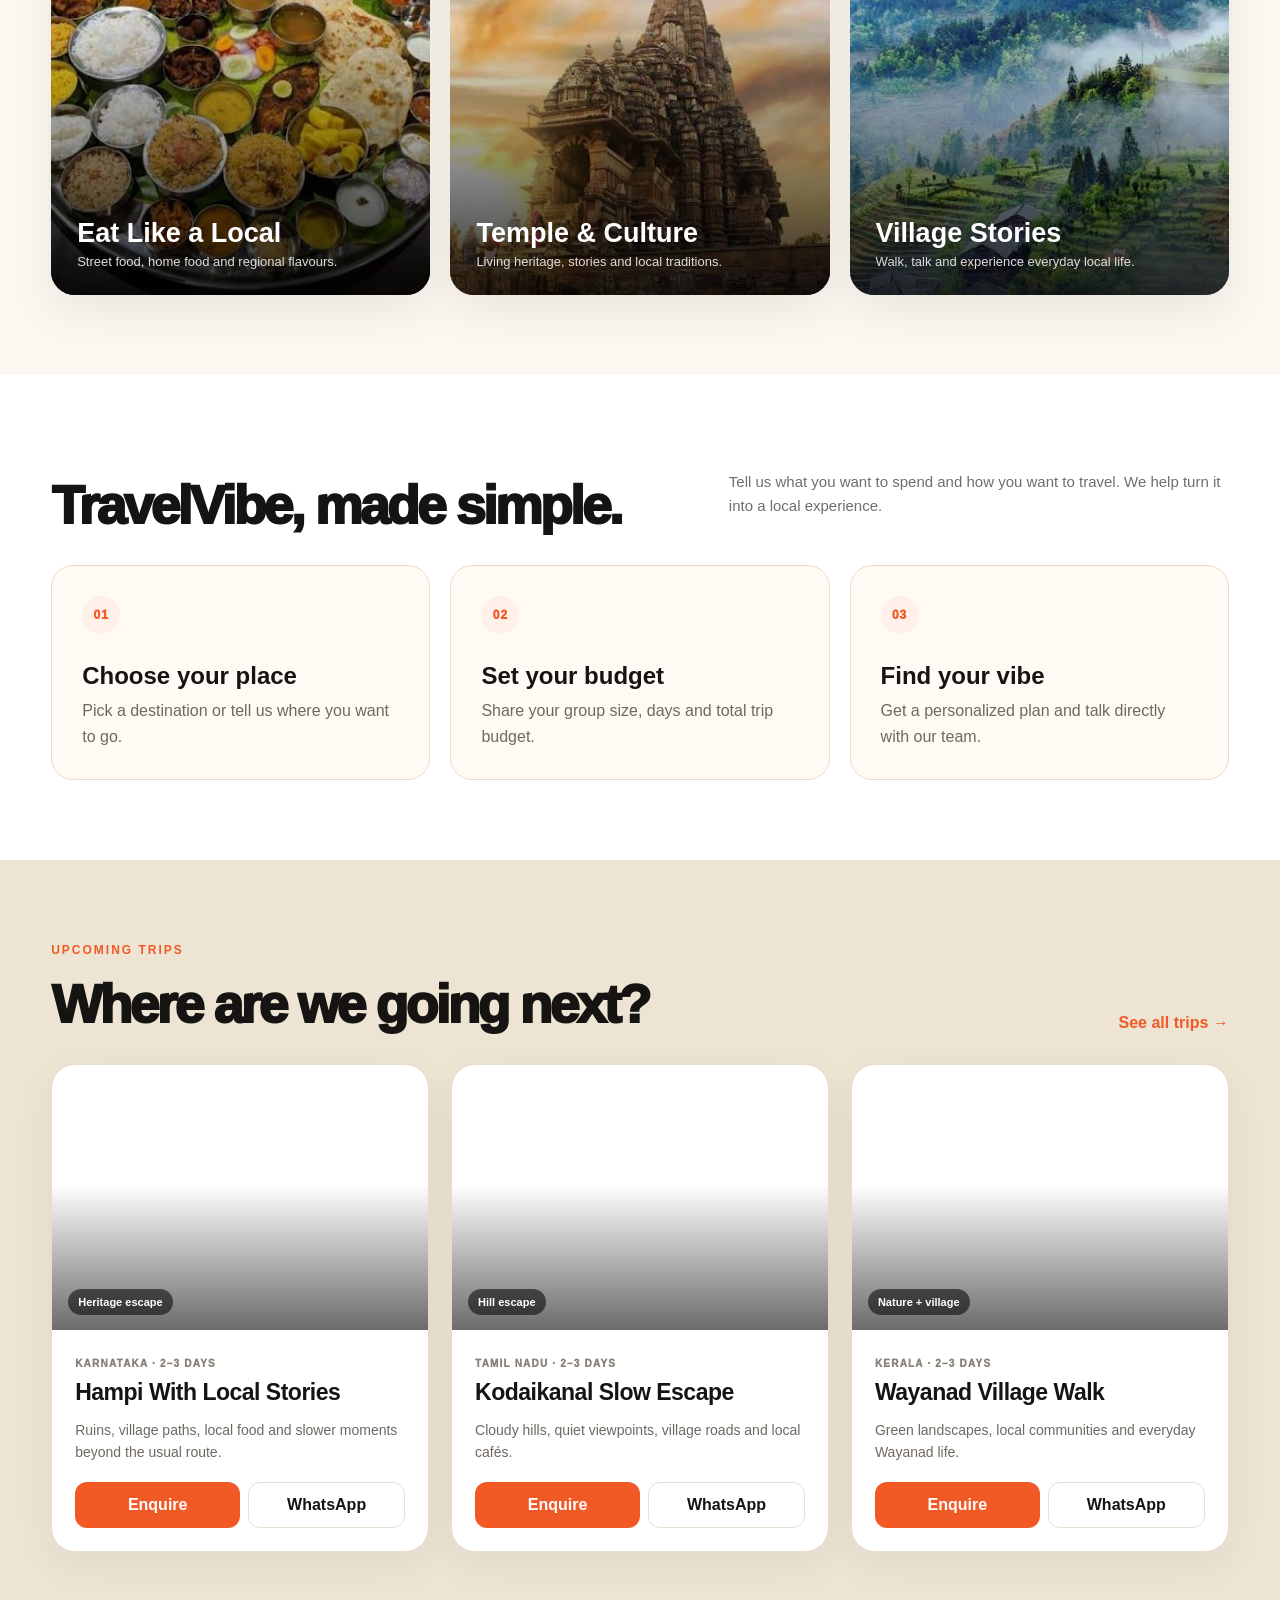
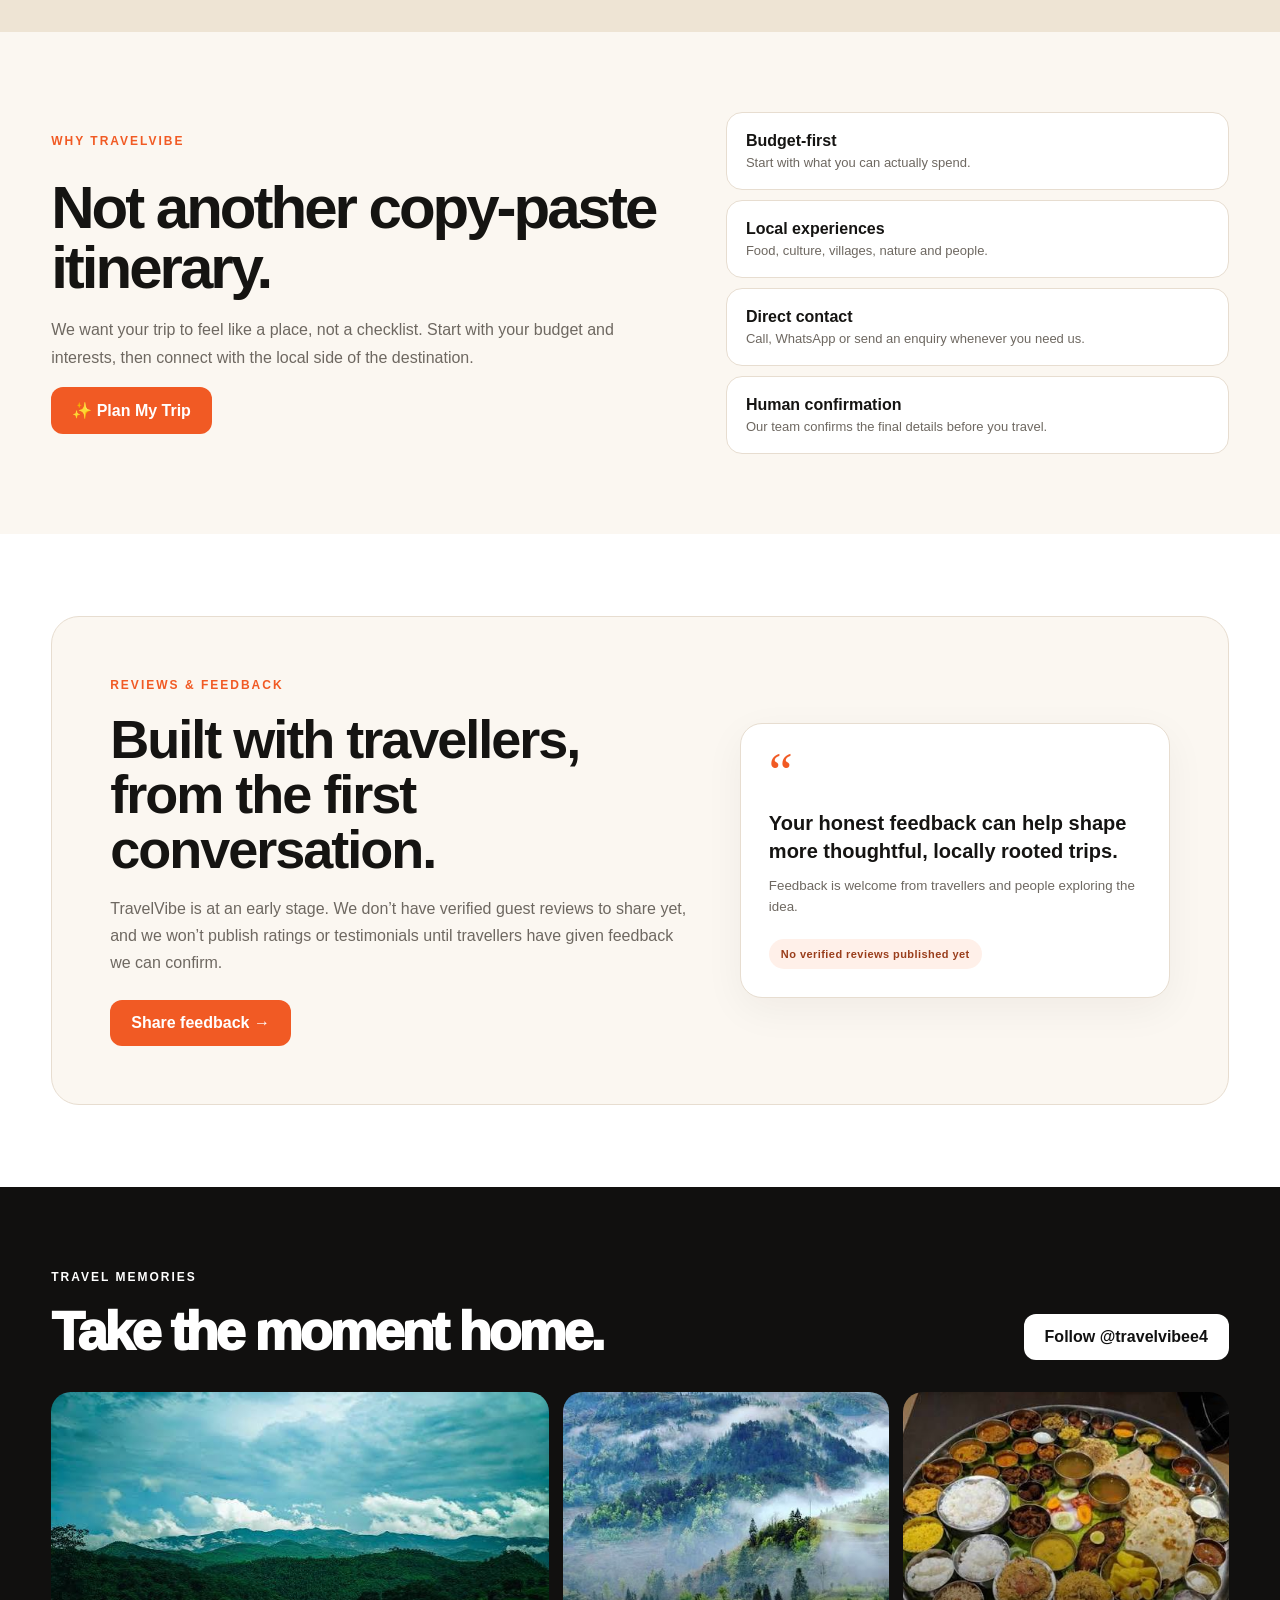
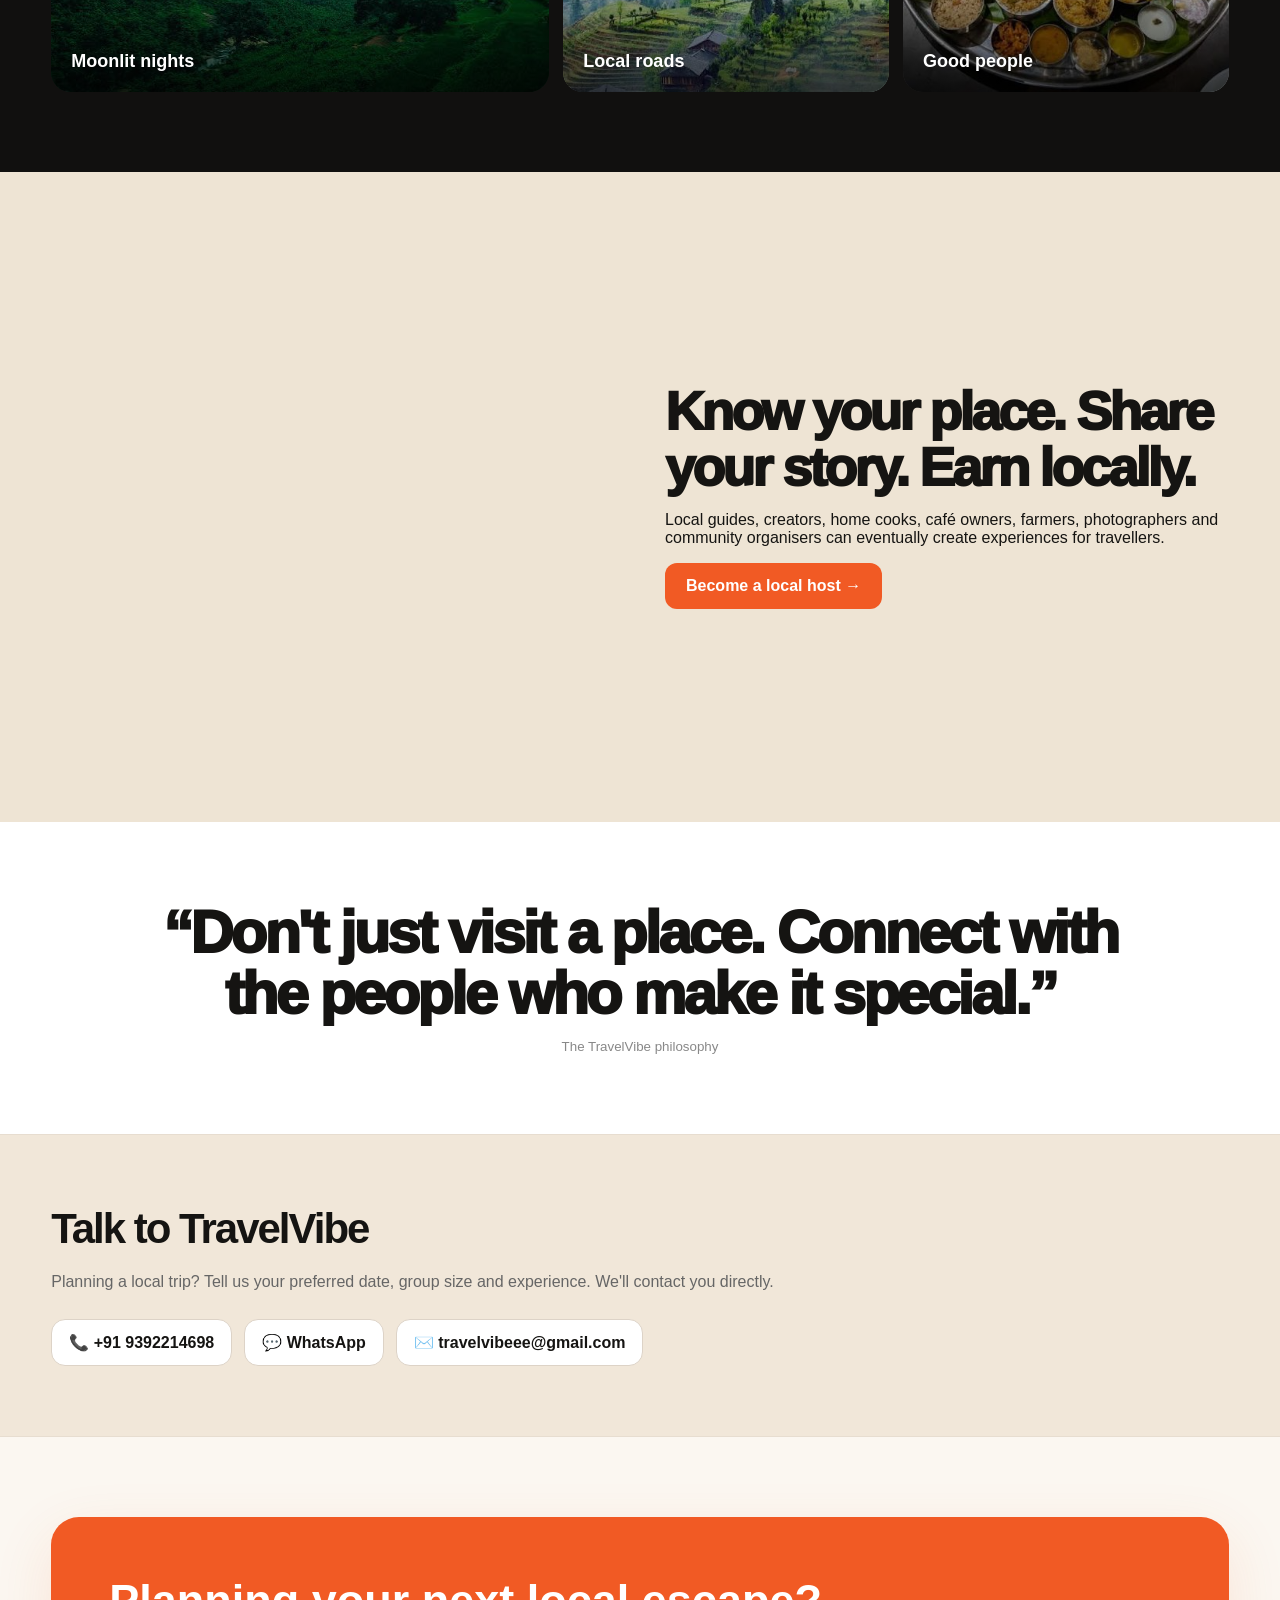
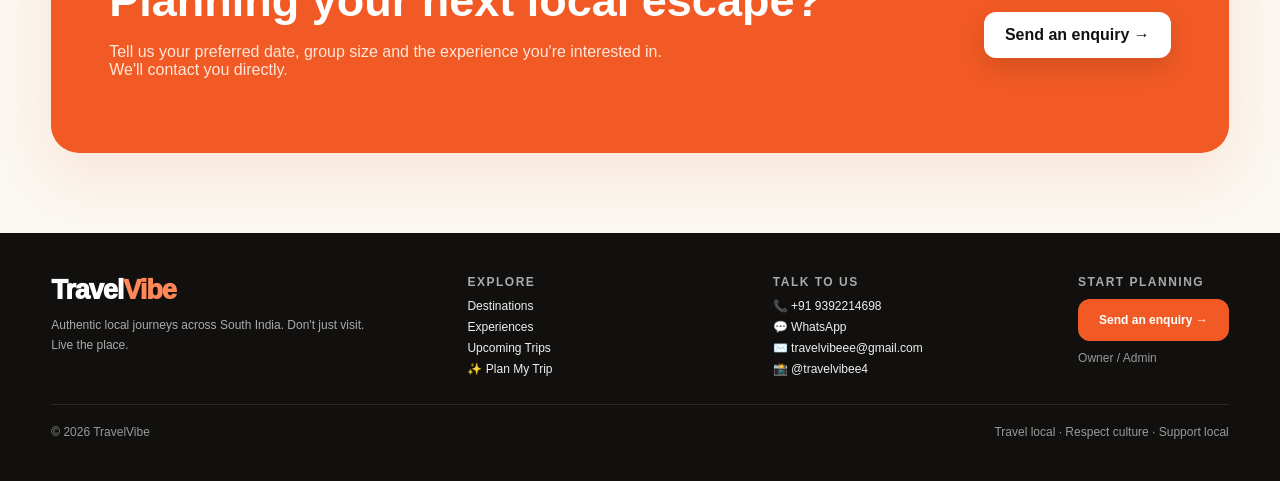
==== commit aa69a9d1: "Update index.html" ====
--- a/index.html
+++ b/index.html
@@ -54,6 +54,7 @@
       <a href="experiences.html">Experiences</a>
       <a href="availability.html">Upcoming Trips</a>
       <a href="planner.html">✨ Plan My Trip</a>
+      <a href="#reviews">Reviews</a>
       <a href="#about">About</a>
       <a href="contact.html" class="pill">Contact us</a>
     </div>
@@ -308,9 +309,7 @@
 
     <div class="experiencegrid">
 
-      <!-- =====================================================
-           LOCAL FOOD
-      ====================================================== -->
+      <!-- LOCAL FOOD -->
       <a
         class="experience"
         href="experiences.html#food"
@@ -336,9 +335,7 @@
       </a>
 
 
-      <!-- =====================================================
-           TEMPLE & CULTURE
-      ====================================================== -->
+      <!-- TEMPLE & CULTURE -->
       <a
         class="experience"
         href="experiences.html#culture"
@@ -364,9 +361,7 @@
       </a>
 
 
-      <!-- =====================================================
-           VILLAGE STORIES
-      ====================================================== -->
+      <!-- VILLAGE STORIES -->
       <a
         class="experience"
         href="experiences.html#village"
@@ -415,6 +410,7 @@
   </div>
 </section>
 
+
 <!-- =========================================================
      UPCOMING TRIPS PREVIEW
 ========================================================= -->
@@ -427,22 +423,58 @@
       </div>
       <a class="textlink" href="availability.html">See all trips →</a>
     </div>
+
     <div class="trip-grid">
+
       <article class="trip-card">
-        <div class="trip-image" style="background-image:url('https://images.unsplash.com/photo-1606298855672-3efb63017be8?auto=format&fit=crop&w=1200&q=85')"><span>Heritage escape</span></div>
-        <div class="trip-body"><small>KARNATAKA · 2–3 DAYS</small><h3>Hampi With Local Stories</h3><p>Ruins, village paths, local food and slower moments beyond the usual route.</p><div class="trip-actions"><a class="btn orange" href="contact.html?destination=Hampi%20With%20Local%20Stories">Enquire</a><a class="outline-btn" href="https://wa.me/919392214698?text=Hi%20TravelVibe!%20I%27m%20interested%20in%20the%20Hampi%20trip." target="_blank" rel="noopener">WhatsApp</a></div></div>
+        <div class="trip-image" style="background-image:url('https://images.unsplash.com/photo-1606298855672-3efb63017be8?auto=format&fit=crop&w=1200&q=85')">
+          <span>Heritage escape</span>
+        </div>
+        <div class="trip-body">
+          <small>KARNATAKA · 2–3 DAYS</small>
+          <h3>Hampi With Local Stories</h3>
+          <p>Ruins, village paths, local food and slower moments beyond the usual route.</p>
+          <div class="trip-actions">
+            <a class="btn orange" href="contact.html?destination=Hampi%20With%20Local%20Stories">Enquire</a>
+            <a class="outline-btn" href="https://wa.me/919392214698?text=Hi%20TravelVibe!%20I%27m%20interested%20in%20the%20Hampi%20trip." target="_blank" rel="noopener">WhatsApp</a>
+          </div>
+        </div>
       </article>
+
       <article class="trip-card">
-        <div class="trip-image" style="background-image:url('https://images.unsplash.com/photo-1500534623283-312aade485b7?auto=format&fit=crop&w=1200&q=85')"><span>Hill escape</span></div>
-        <div class="trip-body"><small>TAMIL NADU · 2–3 DAYS</small><h3>Kodaikanal Slow Escape</h3><p>Cloudy hills, quiet viewpoints, village roads and local cafés.</p><div class="trip-actions"><a class="btn orange" href="contact.html?destination=Kodaikanal%20Slow%20Escape">Enquire</a><a class="outline-btn" href="https://wa.me/919392214698?text=Hi%20TravelVibe!%20I%27m%20interested%20in%20the%20Kodaikanal%20trip." target="_blank" rel="noopener">WhatsApp</a></div></div>
+        <div class="trip-image" style="background-image:url('https://images.unsplash.com/photo-1500534623283-312aade485b7?auto=format&fit=crop&w=1200&q=85')">
+          <span>Hill escape</span>
+        </div>
+        <div class="trip-body">
+          <small>TAMIL NADU · 2–3 DAYS</small>
+          <h3>Kodaikanal Slow Escape</h3>
+          <p>Cloudy hills, quiet viewpoints, village roads and local cafés.</p>
+          <div class="trip-actions">
+            <a class="btn orange" href="contact.html?destination=Kodaikanal%20Slow%20Escape">Enquire</a>
+            <a class="outline-btn" href="https://wa.me/919392214698?text=Hi%20TravelVibe!%20I%27m%20interested%20in%20the%20Kodaikanal%20trip." target="_blank" rel="noopener">WhatsApp</a>
+          </div>
+        </div>
       </article>
+
       <article class="trip-card">
-        <div class="trip-image" style="background-image:url('https://www.responsibletourismindia.com/public/uploads/article/Wayanad_Village-walk-1-slider1.jpg')"><span>Nature + village</span></div>
-        <div class="trip-body"><small>KERALA · 2–3 DAYS</small><h3>Wayanad Village Walk</h3><p>Green landscapes, local communities and everyday Wayanad life.</p><div class="trip-actions"><a class="btn orange" href="contact.html?destination=Wayanad%20Village%20Walk">Enquire</a><a class="outline-btn" href="https://wa.me/919392214698?text=Hi%20TravelVibe!%20I%27m%20interested%20in%20the%20Wayanad%20trip." target="_blank" rel="noopener">WhatsApp</a></div></div>
+        <div class="trip-image" style="background-image:url('https://www.responsibletourismindia.com/public/uploads/article/Wayanad_Village-walk-1-slider1.jpg')">
+          <span>Nature + village</span>
+        </div>
+        <div class="trip-body">
+          <small>KERALA · 2–3 DAYS</small>
+          <h3>Wayanad Village Walk</h3>
+          <p>Green landscapes, local communities and everyday Wayanad life.</p>
+          <div class="trip-actions">
+            <a class="btn orange" href="contact.html?destination=Wayanad%20Village%20Walk">Enquire</a>
+            <a class="outline-btn" href="https://wa.me/919392214698?text=Hi%20TravelVibe!%20I%27m%20interested%20in%20the%20Wayanad%20trip." target="_blank" rel="noopener">WhatsApp</a>
+          </div>
+        </div>
       </article>
-    </div>
-  </div>
-</section>
+
+    </div>
+  </div>
+</section>
+
 
 <!-- =========================================================
      WHY TRAVELVIBE
@@ -456,6 +488,7 @@
         <p>We want your trip to feel like a place, not a checklist. Start with your budget and interests, then connect with the local side of the destination.</p>
         <a class="btn orange" href="planner.html">✨ Plan My Trip</a>
       </div>
+
       <div class="why-list">
         <div><b>Budget-first</b><span>Start with what you can actually spend.</span></div>
         <div><b>Local experiences</b><span>Food, culture, villages, nature and people.</span></div>
@@ -466,15 +499,53 @@
   </div>
 </section>
 
+
+<!-- =========================================================
+     REVIEWS & FEEDBACK
+========================================================= -->
+<section id="reviews" class="reviews-section">
+  <div class="container reviews-panel">
+    <div class="reviews-copy">
+      <span class="eyebrow darkey">REVIEWS &amp; FEEDBACK</span>
+      <h2>Built with travellers, from the first conversation.</h2>
+      <p>
+        TravelVibe is at an early stage. We don’t have verified guest reviews
+        to share yet, and we won’t publish ratings or testimonials until
+        travellers have given feedback we can confirm.
+      </p>
+      <a
+        class="btn orange"
+        href="contact.html?interest=TravelVibe%20feedback&amp;message=I%27d%20like%20to%20share%20feedback%20about%20TravelVibe."
+      >
+        Share feedback →
+      </a>
+    </div>
+
+    <aside class="reviews-note" aria-label="Review status">
+      <span class="reviews-note-mark" aria-hidden="true">“</span>
+      <p>Your honest feedback can help shape more thoughtful, locally rooted trips.</p>
+      <small>Feedback is welcome from travellers and people exploring the idea.</small>
+      <span class="reviews-status">No verified reviews published yet</span>
+    </aside>
+  </div>
+</section>
+
+
 <!-- =========================================================
      TRAVEL MEMORIES
 ========================================================= -->
 <section class="dark memories">
   <div class="container">
     <div class="sectionhead">
-      <div><span class="eyebrow">TRAVEL MEMORIES</span><h2>Take the moment home.</h2></div>
-      <a class="btn white" href="https://www.instagram.com/travelvibee4/" target="_blank" rel="noopener">Follow @travelvibee4</a>
-    </div>
+      <div>
+        <span class="eyebrow">TRAVEL MEMORIES</span>
+        <h2>Take the moment home.</h2>
+      </div>
+      <a class="btn white" href="https://www.instagram.com/travelvibee4/" target="_blank" rel="noopener">
+        Follow @travelvibee4
+      </a>
+    </div>
+
     <div class="memory-grid">
       <div class="memory memory-one"><span>Moonlit nights</span></div>
       <div class="memory memory-two"><span>Local roads</span></div>
@@ -483,17 +554,16 @@
   </div>
 </section>
 
+
 <!-- =========================================================
      LOCAL HOST
 ========================================================= -->
 <section class="sand">
-
   <div class="container split">
 
     <div class="photo village"></div>
 
     <div>
-
       <h2>
         Know your place. Share your story. Earn locally.
       </h2>
@@ -510,11 +580,9 @@
       >
         Become a local host →
       </a>
-
-    </div>
-
-  </div>
-
+    </div>
+
+  </div>
 </section>
 
 
@@ -522,16 +590,11 @@
      QUOTE
 ========================================================= -->
 <section class="quote">
-
   <p>
     “Don't just visit a place. Connect with the people
     who make it special.”
   </p>
-
-  <small>
-    The TravelVibe philosophy
-  </small>
-
+  <small>The TravelVibe philosophy</small>
 </section>
 
 
@@ -539,27 +602,17 @@
      CONTACT
 ========================================================= -->
 <section class="contact-strip">
-
-  <div class="container">
-
-    <h2>
-      Talk to TravelVibe
-    </h2>
+  <div class="container">
+    <h2>Talk to TravelVibe</h2>
 
     <p>
       Planning a local trip? Tell us your preferred date,
       group size and experience. We'll contact you directly.
     </p>
 
-
     <div class="contact-details">
-
-      <!-- PHONE -->
-      <a href="tel:+919392214698">
-        📞 +91 9392214698
-      </a>
-
-      <!-- WHATSAPP -->
+      <a href="tel:+919392214698">📞 +91 9392214698</a>
+
       <a
         href="https://wa.me/919392214698"
         target="_blank"
@@ -568,15 +621,11 @@
         💬 WhatsApp
       </a>
 
-      <!-- EMAIL -->
       <a href="mailto:travelvibeee@gmail.com">
         ✉️ travelvibeee@gmail.com
       </a>
-
-    </div>
-
-  </div>
-
+    </div>
+  </div>
 </section>
 
 
@@ -584,31 +633,19 @@
      CTA
 ========================================================= -->
 <section>
-
   <div class="container cta">
-
     <div>
-
-      <h2>
-        Planning your next local escape?
-      </h2>
-
+      <h2>Planning your next local escape?</h2>
       <p>
         Tell us your preferred date, group size and the
         experience you're interested in. We'll contact you directly.
       </p>
-
-    </div>
-
-    <a
-      class="btn white"
-      href="contact.html"
-    >
+    </div>
+
+    <a class="btn white" href="contact.html">
       Send an enquiry →
     </a>
-
-  </div>
-
+  </div>
 </section>
 
 
@@ -619,8 +656,12 @@
   <div class="container">
     <div>
       <div class="footer-brand">Travel<span>Vibe</span></div>
-      <p style="color:#aaa;line-height:1.6;max-width:330px;margin:10px 0 0;">Authentic local journeys across South India. Don't just visit. Live the place.</p>
-    </div>
+      <p style="color:#aaa;line-height:1.6;max-width:330px;margin:10px 0 0;">
+        Authentic local journeys across South India.
+        Don't just visit. Live the place.
+      </p>
+    </div>
+
     <div>
       <div class="footer-title">Explore</div>
       <div class="footer-links">
@@ -630,20 +671,29 @@
         <a href="planner.html">✨ Plan My Trip</a>
       </div>
     </div>
+
     <div>
       <div class="footer-title">Talk to us</div>
       <div class="footer-links">
         <a href="tel:+919392214698">📞 +91 9392214698</a>
-        <a href="https://wa.me/919392214698?text=Hi%20TravelVibe!%20I%27d%20like%20to%20know%20about%20your%20trips." target="_blank" rel="noopener">💬 WhatsApp</a>
+        <a href="https://wa.me/919392214698?text=Hi%20TravelVibe!%20I%27d%20like%20to%20know%20about%20your%20trips." target="_blank" rel="noopener">
+          💬 WhatsApp
+        </a>
         <a href="mailto:travelvibeee@gmail.com">✉️ travelvibeee@gmail.com</a>
-        <a href="https://www.instagram.com/travelvibee4/" target="_blank" rel="noopener">📸 @travelvibee4</a>
-      </div>
-    </div>
+        <a href="https://www.instagram.com/travelvibee4/" target="_blank" rel="noopener">
+          📸 @travelvibee4
+        </a>
+      </div>
+    </div>
+
     <div>
       <div class="footer-title">Start planning</div>
       <a class="btn orange" href="contact.html">Send an enquiry →</a>
-      <div style="margin-top:10px;"><a href="admin.html" style="font-size:12px;color:#999;">Owner / Admin</a></div>
-    </div>
+      <div style="margin-top:10px;">
+        <a href="admin.html" style="font-size:12px;color:#999;">Owner / Admin</a>
+      </div>
+    </div>
+
     <div class="footer-bottom">
       <span>© 2026 TravelVibe</span>
       <span>Travel local · Respect culture · Support local</span>
--- a/css/style.css
+++ b/css/style.css
@@ -1049,3 +1049,475 @@
   }
 
 }
+
+
+/* =========================================================
+   TRAVELVIBE 2026 INTERFACE POLISH
+   Reference-inspired travel agency layout + direct contact
+========================================================= */
+
+:root {
+  --tv-orange: #f15a24;
+  --tv-orange-dark: #d94716;
+  --tv-cream: #fffaf4;
+  --tv-sand: #f2e9dc;
+  --tv-ink: #111111;
+  --tv-muted: #6f6a64;
+  --tv-border: #e5dbce;
+  --tv-green: #1fa855;
+}
+
+body { background: var(--tv-cream); }
+
+.topbar { background: #0d0d0d; }
+.topbar .container { min-height: 36px; align-items: center; }
+
+nav {
+  position: sticky;
+  top: 0;
+  z-index: 1000;
+  background: rgba(255,250,244,.94);
+  backdrop-filter: blur(14px);
+  border-bottom: 1px solid rgba(229,219,206,.8);
+}
+
+.navin { height: 78px; }
+.logo { font-size: 31px; }
+.navlinks { gap: 20px; }
+.navlinks a { white-space: nowrap; }
+.navlinks .pill { box-shadow: 0 8px 24px rgba(241,90,36,.18); }
+
+.hero { padding-top: 24px; }
+.heroimg {
+  min-height: 650px;
+  border-radius: 32px;
+  overflow: hidden;
+  box-shadow: 0 24px 70px rgba(0,0,0,.12);
+}
+.heroText { max-width: 850px; }
+.heroText p { max-width: 700px; }
+
+.searchbar { z-index: 3; }
+.searchbtn { transition: transform .2s ease, background .2s ease; }
+.searchbtn:hover { transform: translateY(-2px); background: var(--tv-orange); }
+
+section { position: relative; }
+.sectionhead h2, .split h2 { font-weight: 950; }
+
+.filters { display:flex; flex-wrap:wrap; gap:9px; margin-bottom:24px; }
+.filters button {
+  border:1px solid var(--tv-border);
+  background:#fff;
+  padding:10px 15px;
+  border-radius:999px;
+  font-weight:800;
+  cursor:pointer;
+  transition:.2s ease;
+}
+.filters button:hover, .filters button.active { background:#111; color:#fff; border-color:#111; }
+
+.card, .experience, .form, .planner-result {
+  box-shadow: 0 12px 40px rgba(40,28,16,.06);
+}
+.card { transition: transform .22s ease, box-shadow .22s ease; overflow:hidden; }
+.card:hover { transform: translateY(-5px); box-shadow: 0 20px 50px rgba(40,28,16,.12); }
+
+.contact-strip {
+  border-top: 1px solid var(--tv-border);
+  border-bottom: 1px solid var(--tv-border);
+}
+.contact-details a { transition:.2s ease; }
+.contact-details a:hover { transform: translateY(-2px); }
+
+/* Direct WhatsApp floating contact */
+.whatsapp-float {
+  position: fixed;
+  right: 22px;
+  bottom: 22px;
+  z-index: 2000;
+  width: 58px;
+  height: 58px;
+  border-radius: 50%;
+  display: grid;
+  place-items: center;
+  background: var(--tv-green);
+  color: #fff;
+  box-shadow: 0 12px 30px rgba(0,0,0,.2);
+  font-size: 30px;
+  transition: transform .2s ease, box-shadow .2s ease;
+}
+.whatsapp-float svg { width:31px; height:31px; }
+.whatsapp-float:hover { transform: translateY(-4px) scale(1.04); box-shadow: 0 16px 36px rgba(0,0,0,.25); }
+.whatsapp-float::after {
+  content: "WhatsApp us";
+  position: absolute;
+  right: 68px;
+  white-space: nowrap;
+  background: #111;
+  color: #fff;
+  padding: 8px 11px;
+  border-radius: 8px;
+  font-size: 12px;
+  font-weight: 800;
+  opacity: 0;
+  pointer-events: none;
+  transform: translateX(5px);
+  transition: .2s ease;
+}
+.whatsapp-float:hover::after { opacity:1; transform:translateX(0); }
+
+/* Trip enquiry CTA styling */
+.trip-cta {
+  display:flex;
+  align-items:center;
+  justify-content:space-between;
+  gap:20px;
+  padding:28px;
+  border-radius:22px;
+  background:#fff;
+  border:1px solid var(--tv-border);
+}
+.trip-cta h3 { margin:0 0 6px; font-size:25px; }
+.trip-cta p { margin:0; color:var(--tv-muted); }
+
+/* Improve public pages */
+.pagehero { border-bottom:1px solid var(--tv-border); }
+.pagehero p { color:#5d5954; }
+
+footer { border-top:1px solid var(--tv-border); background:#fffaf4; }
+
+@media (max-width: 980px) {
+  .navin { height:auto; min-height:72px; padding:14px 0; align-items:flex-start; gap:14px; }
+  .navlinks { flex-wrap:wrap; justify-content:flex-end; gap:10px 15px; font-size:13px; }
+  .searchbar { grid-template-columns:1fr 1fr; }
+  .searchbtn { min-height:48px; }
+}
+
+@media (max-width: 650px) {
+  .topbar .container { flex-direction:column; align-items:flex-start; gap:4px; }
+  .navin { flex-direction:column; align-items:flex-start; }
+  .navlinks { width:100%; justify-content:flex-start; overflow-x:auto; flex-wrap:nowrap; padding-bottom:4px; }
+  .navlinks a { flex:0 0 auto; }
+  .heroimg { min-height:570px; border-radius:22px; }
+  .heroText { padding:36px 24px; }
+  .hero h1, .pagehero h1, .contactsection h1 { letter-spacing:-4px; }
+  .searchbar { grid-template-columns:1fr; margin-top:-25px; }
+  .trip-cta { flex-direction:column; align-items:flex-start; }
+  .whatsapp-float { right:16px; bottom:16px; width:54px; height:54px; font-size:27px; }
+  .whatsapp-float::after { display:none; }
+}
+
+
+/* =========================================================
+   TRAVELVIBE FULL INTERFACE PASS
+========================================================= */
+
+.nav-toggle{
+  display:none;
+  border:1px solid var(--tv-border);
+  background:#fff;
+  border-radius:12px;
+  width:44px;
+  height:42px;
+  font-size:21px;
+  cursor:pointer;
+}
+
+.textlink{font-weight:900;color:var(--tv-orange);}
+.textlink:hover{text-decoration:underline;}
+
+.how-section{background:#fff;}
+.steps{display:grid;grid-template-columns:repeat(3,1fr);gap:16px;}
+.step{background:#fffaf4;border:1px solid var(--tv-border);border-radius:20px;padding:28px;position:relative;overflow:hidden;}
+.step span{font-size:12px;font-weight:1000;color:var(--tv-orange);letter-spacing:1px;}
+.step h3{font-size:24px;margin:28px 0 8px;}
+.step p{color:var(--tv-muted);line-height:1.6;margin:0;}
+
+.trip-grid{display:grid;grid-template-columns:repeat(3,1fr);gap:18px;}
+.trip-card{background:#fff;border:1px solid var(--tv-border);border-radius:22px;overflow:hidden;box-shadow:0 12px 40px rgba(40,28,16,.06);transition:.22s ease;}
+.trip-card:hover{transform:translateY(-5px);box-shadow:0 20px 55px rgba(40,28,16,.12);}
+.trip-image{height:245px;background:center/cover;position:relative;}
+.trip-image:after{content:"";position:absolute;inset:0;background:linear-gradient(transparent 45%,rgba(0,0,0,.58));}
+.trip-image span{position:absolute;z-index:2;left:16px;bottom:15px;color:#fff;background:rgba(0,0,0,.55);padding:7px 10px;border-radius:999px;font-size:11px;font-weight:900;}
+.trip-body{padding:21px;}
+.trip-body small{font-size:10px;letter-spacing:1.2px;font-weight:1000;color:#8a8178;}
+.trip-body h3{font-size:23px;margin:8px 0;}
+.trip-body p{color:var(--tv-muted);line-height:1.55;font-size:14px;}
+.trip-actions{display:flex;gap:8px;margin-top:18px;flex-wrap:wrap;}
+.trip-actions .btn{flex:1;text-align:center;}
+.outline-btn{flex:1;text-align:center;border:1px solid var(--tv-border);padding:13px 16px;border-radius:12px;font-weight:900;background:#fff;}
+.outline-btn:hover{border-color:var(--tv-green);color:var(--tv-green);}
+.trip-points{padding-left:18px;color:#625b54;line-height:1.8;font-size:13px;margin:12px 0 18px;}
+
+.why-grid{display:grid;grid-template-columns:1.1fr .9fr;gap:60px;align-items:center;}
+.why-grid h2{font-size:clamp(38px,5vw,60px);letter-spacing:-3px;line-height:1;margin:10px 0 18px;}
+.why-grid p{color:var(--tv-muted);line-height:1.7;max-width:620px;}
+.why-list{display:grid;gap:10px;}
+.why-list div{background:#fff;border:1px solid var(--tv-border);border-radius:16px;padding:19px;}
+.why-list b{display:block;font-size:16px;}
+.why-list span{display:block;color:var(--tv-muted);font-size:13px;margin-top:5px;}
+
+.memories{overflow:hidden;}
+.memories .sectionhead h2{color:#fff;}
+.memory-grid{display:grid;grid-template-columns:1.3fr .85fr .85fr;gap:14px;}
+.memory{height:300px;border-radius:20px;background:center/cover;display:flex;align-items:end;overflow:hidden;position:relative;}
+.memory:after{content:"";position:absolute;inset:0;background:linear-gradient(transparent 40%,rgba(0,0,0,.72));}
+.memory span{position:relative;z-index:2;padding:20px;font-weight:900;font-size:18px;}
+.memory-one{background-image:url("../images/hero/hero.jpg");}
+.memory-two{background-image:url("../images/experiences/village-life.jpg");}
+.memory-three{background-image:url("../images/experiences/local-food.jpg");}
+
+.natureexp{background:#222;}
+.natureexp img{position:absolute;inset:0;width:100%;height:100%;object-fit:cover;}
+.camp,.stay{background-position:center;background-size:cover;}
+
+@media(max-width:980px){
+  .steps,.trip-grid{grid-template-columns:1fr 1fr;}
+  .why-grid{grid-template-columns:1fr;gap:30px;}
+  .memory-grid{grid-template-columns:1fr 1fr;}
+  .memory-one{grid-column:1/-1;}
+  .nav-toggle{display:block;margin-left:auto;}
+  nav .navin{position:relative;}
+  .navlinks{display:none;width:100%;padding:12px 0;overflow:visible;flex-wrap:wrap;}
+  .navlinks.open{display:flex;}
+  .navin{flex-wrap:wrap;}
+}
+
+@media(max-width:650px){
+  section{padding:60px 0;}
+  .steps,.trip-grid,.memory-grid{grid-template-columns:1fr;}
+  .memory-one{grid-column:auto;}
+  .memory{height:250px;}
+  .sectionhead{align-items:flex-start;flex-direction:column;}
+  .sectionhead h2{font-size:36px;}
+  .hero h1{font-size:58px;}
+  .pagehero h1{font-size:55px;}
+  .cta{padding:30px 24px;}
+  .cta h2{font-size:34px;}
+  .searchbar{padding:10px;}
+}
+
+.contact-quick-actions{display:flex;gap:10px;flex-wrap:wrap;margin-top:18px;}
+.contact-quick-actions .white{border:1px solid var(--tv-border);}
+
+/* =========================================================
+   TRAVELVIBE FRONTEND V3 — TRAVEL COMPANY POLISH
+========================================================= */
+:root{
+  --tv-orange:#f15a24;
+  --tv-orange-dark:#d94716;
+  --tv-cream:#fbf7f1;
+  --tv-ink:#151412;
+  --tv-muted:#6e6861;
+  --tv-border:#e7ddd0;
+  --tv-green:#16a34a;
+}
+
+body{background:var(--tv-cream);color:var(--tv-ink);}
+.topbar{font-size:12px;letter-spacing:.01em;}
+.topbar .container{max-width:1240px;}
+nav{box-shadow:0 5px 25px rgba(35,25,15,.04);}
+.navin{max-width:1240px;}
+.logo{letter-spacing:-1.8px;}
+.logo span{color:var(--tv-orange);}
+.navlinks a{position:relative;}
+.navlinks a:not(.pill)::after{content:"";position:absolute;left:0;right:0;bottom:-7px;height:2px;background:var(--tv-orange);transform:scaleX(0);transform-origin:center;transition:.2s ease;}
+.navlinks a:not(.pill):hover::after{transform:scaleX(1);}
+.pill{background:var(--tv-orange);padding:12px 18px;}
+
+.hero{padding:24px 0 86px;}
+.heroimg{min-height:680px;border-radius:34px;position:relative;}
+.heroimg::before{content:"";position:absolute;inset:0;border-radius:inherit;box-shadow:inset 0 -120px 120px rgba(0,0,0,.22);pointer-events:none;}
+.heroText{position:relative;z-index:1;padding:70px;}
+.hero h1{font-size:clamp(58px,7.8vw,106px);max-width:920px;}
+.hero h1 span{color:#ff8758;}
+.hero p{font-size:19px;max-width:700px;}
+.hero .actions .btn{min-height:50px;}
+
+.searchbar{max-width:1120px;border-radius:22px;padding:12px;box-shadow:0 25px 70px rgba(32,23,13,.13);}
+.searchbar>div{background:#fffdf9;}
+.searchbtn{min-width:130px;}
+
+.sectionhead{margin-bottom:32px;}
+.sectionhead h2,.split h2{font-size:clamp(36px,4.4vw,54px);line-height:1.02;}
+.sectionhead p{font-size:15px;}
+
+.cards{grid-template-columns:repeat(3,1fr);gap:22px;}
+.card{border-radius:22px;background:#fff;}
+.pic{height:250px;}
+.body{padding:20px;}
+.body h3{font-size:23px;letter-spacing:-.5px;}
+.smallbtn{background:#111;border:1px solid #111;transition:.2s ease;}
+.smallbtn:hover{background:var(--tv-orange);border-color:var(--tv-orange);}
+
+.dark{background:#11100f;}
+.dark .photo{box-shadow:0 20px 60px rgba(0,0,0,.35);}
+
+.how-section{background:#fff;}
+.steps{gap:20px;}
+.step{border-radius:22px;padding:30px;transition:.2s ease;}
+.step:hover{transform:translateY(-4px);box-shadow:0 18px 45px rgba(40,28,16,.09);}
+.step span{display:inline-flex;width:38px;height:38px;border-radius:50%;align-items:center;justify-content:center;background:#fff0e9;}
+
+.trip-grid{gap:22px;}
+.trip-card{border-radius:24px;}
+.trip-image{height:265px;}
+.trip-body{padding:23px;}
+.trip-body h3{letter-spacing:-.5px;}
+
+.experiencegrid{gap:20px;}
+.experience{border-radius:24px;box-shadow:0 15px 45px rgba(40,28,16,.08);}
+.experience>div{padding:26px;}
+
+.quote{background:#fff;}
+.quote p{max-width:1000px;}
+
+.cta{border-radius:28px;padding:58px;box-shadow:0 20px 60px rgba(241,90,36,.12);}
+.cta .white{box-shadow:0 10px 25px rgba(0,0,0,.12);}
+
+.contact-strip{background:#f1e7d9;}
+.contact-details a{border-radius:14px;}
+
+.pagehero{padding:78px 0 82px;background:linear-gradient(180deg,#fffdf9 0%,#f7efe5 100%);}
+.pagehero h1{max-width:900px;}
+.pagehero p{max-width:700px;font-size:18px;line-height:1.65;}
+
+.contactsection{padding:85px 0;}
+.contactgrid{gap:70px;align-items:start;}
+.contactdetails{gap:12px;}
+.contactdetails div{background:#fff;border:1px solid var(--tv-border);border-radius:17px;padding:18px 20px;transition:.2s ease;}
+.contactdetails div:hover{transform:translateY(-2px);box-shadow:0 12px 30px rgba(40,28,16,.07);}
+.form{border-radius:24px;padding:30px;position:sticky;top:100px;}
+.form label{font-size:13px;font-weight:900;}
+.form input,.form textarea,.form select{border-radius:12px;border:1px solid #dcd1c3;background:#fffdfb;padding:13px 14px;}
+.form input:focus,.form textarea:focus,.form select:focus{outline:none;border-color:var(--tv-orange);box-shadow:0 0 0 4px rgba(241,90,36,.10);}
+
+footer{background:#11100f!important;color:#fff!important;border-top:0!important;padding:42px 0!important;}
+footer .container{display:grid!important;grid-template-columns:1.4fr 1fr 1fr auto;gap:28px;align-items:start;}
+footer .footer-brand{font-size:27px;font-weight:1000;letter-spacing:-1px;}
+footer .footer-brand span{color:#ff8758;}
+footer .footer-title{font-size:12px;text-transform:uppercase;letter-spacing:1.5px;color:#aaa;font-weight:900;margin-bottom:10px;}
+footer .footer-links{display:grid;gap:7px;}
+footer a{color:#eee;}
+footer a:hover{color:#ff8758;}
+footer .footer-bottom{grid-column:1/-1;border-top:1px solid #ffffff1a;padding-top:20px;display:flex;justify-content:space-between;gap:20px;color:#999;font-size:12px;}
+
+.whatsapp-float{width:62px;height:62px;background:#20c463;box-shadow:0 12px 35px rgba(0,0,0,.24);}
+.whatsapp-float::after{content:"Chat with TravelVibe";}
+
+@media(max-width:980px){
+  .cards{grid-template-columns:1fr 1fr;}
+  .heroText{padding:52px;}
+  footer .container{grid-template-columns:1fr 1fr!important;}
+  footer .footer-bottom{grid-column:1/-1;}
+  .form{position:static;}
+}
+@media(max-width:650px){
+  .hero{padding-top:14px;}
+  .heroimg{min-height:600px;border-radius:22px;}
+  .heroText{padding:38px 24px;}
+  .hero h1{font-size:55px;letter-spacing:-4px;}
+  .hero p{font-size:16px;}
+  .cards{grid-template-columns:1fr;}
+  .pic{height:230px;}
+  .pagehero{padding:55px 0 60px;}
+  .contactsection{padding:60px 0;}
+  .contactgrid{gap:35px;}
+  .form{padding:22px;}
+  footer .container{grid-template-columns:1fr!important;}
+  footer .footer-bottom{grid-column:auto;flex-direction:column;}
+}
+/* Reviews & Feedback section */
+.reviews-section {
+  background: #fff;
+  padding: 82px 0;
+}
+
+.reviews-panel {
+  display: grid;
+  grid-template-columns: 1.15fr 0.85fr;
+  gap: 48px;
+  align-items: center;
+  background: #fbf7f1;
+  border: 1px solid var(--tv-border);
+  border-radius: 28px;
+  padding: clamp(28px, 5vw, 58px);
+}
+
+.reviews-copy h2 {
+  font-size: clamp(36px, 4.4vw, 54px);
+  line-height: 1.02;
+  letter-spacing: -2px;
+  margin: 0 0 18px;
+  max-width: 700px;
+}
+
+.reviews-copy p {
+  color: var(--tv-muted);
+  line-height: 1.7;
+  max-width: 650px;
+  margin: 0 0 24px;
+}
+
+.reviews-note {
+  background: #fff;
+  border: 1px solid var(--tv-border);
+  border-radius: 22px;
+  padding: 28px;
+  box-shadow: 0 12px 40px rgba(40, 28, 16, 0.05);
+}
+
+.reviews-note-mark {
+  display: block;
+  font-family: Georgia, serif;
+  font-size: 54px;
+  line-height: 0.8;
+  color: var(--tv-orange);
+}
+
+.reviews-note p {
+  font-size: 20px;
+  font-weight: 800;
+  line-height: 1.4;
+  margin: 14px 0 10px;
+}
+
+.reviews-note small {
+  display: block;
+  color: var(--tv-muted);
+  line-height: 1.6;
+}
+
+.reviews-status {
+  display: inline-block;
+  margin-top: 22px;
+  padding: 9px 12px;
+  border-radius: 999px;
+  background: #fff0e9;
+  color: #9a3e1c;
+  font-size: 11px;
+  font-weight: 900;
+  letter-spacing: 0.04em;
+}
+
+@media (max-width: 980px) {
+  .reviews-panel {
+    grid-template-columns: 1fr;
+    gap: 24px;
+  }
+}
+
+@media (max-width: 650px) {
+  .reviews-section {
+    padding: 60px 0;
+  }
+
+  .reviews-panel {
+    padding: 26px 22px;
+    border-radius: 22px;
+  }
+
+  .reviews-note {
+    padding: 22px;
+  }
+}
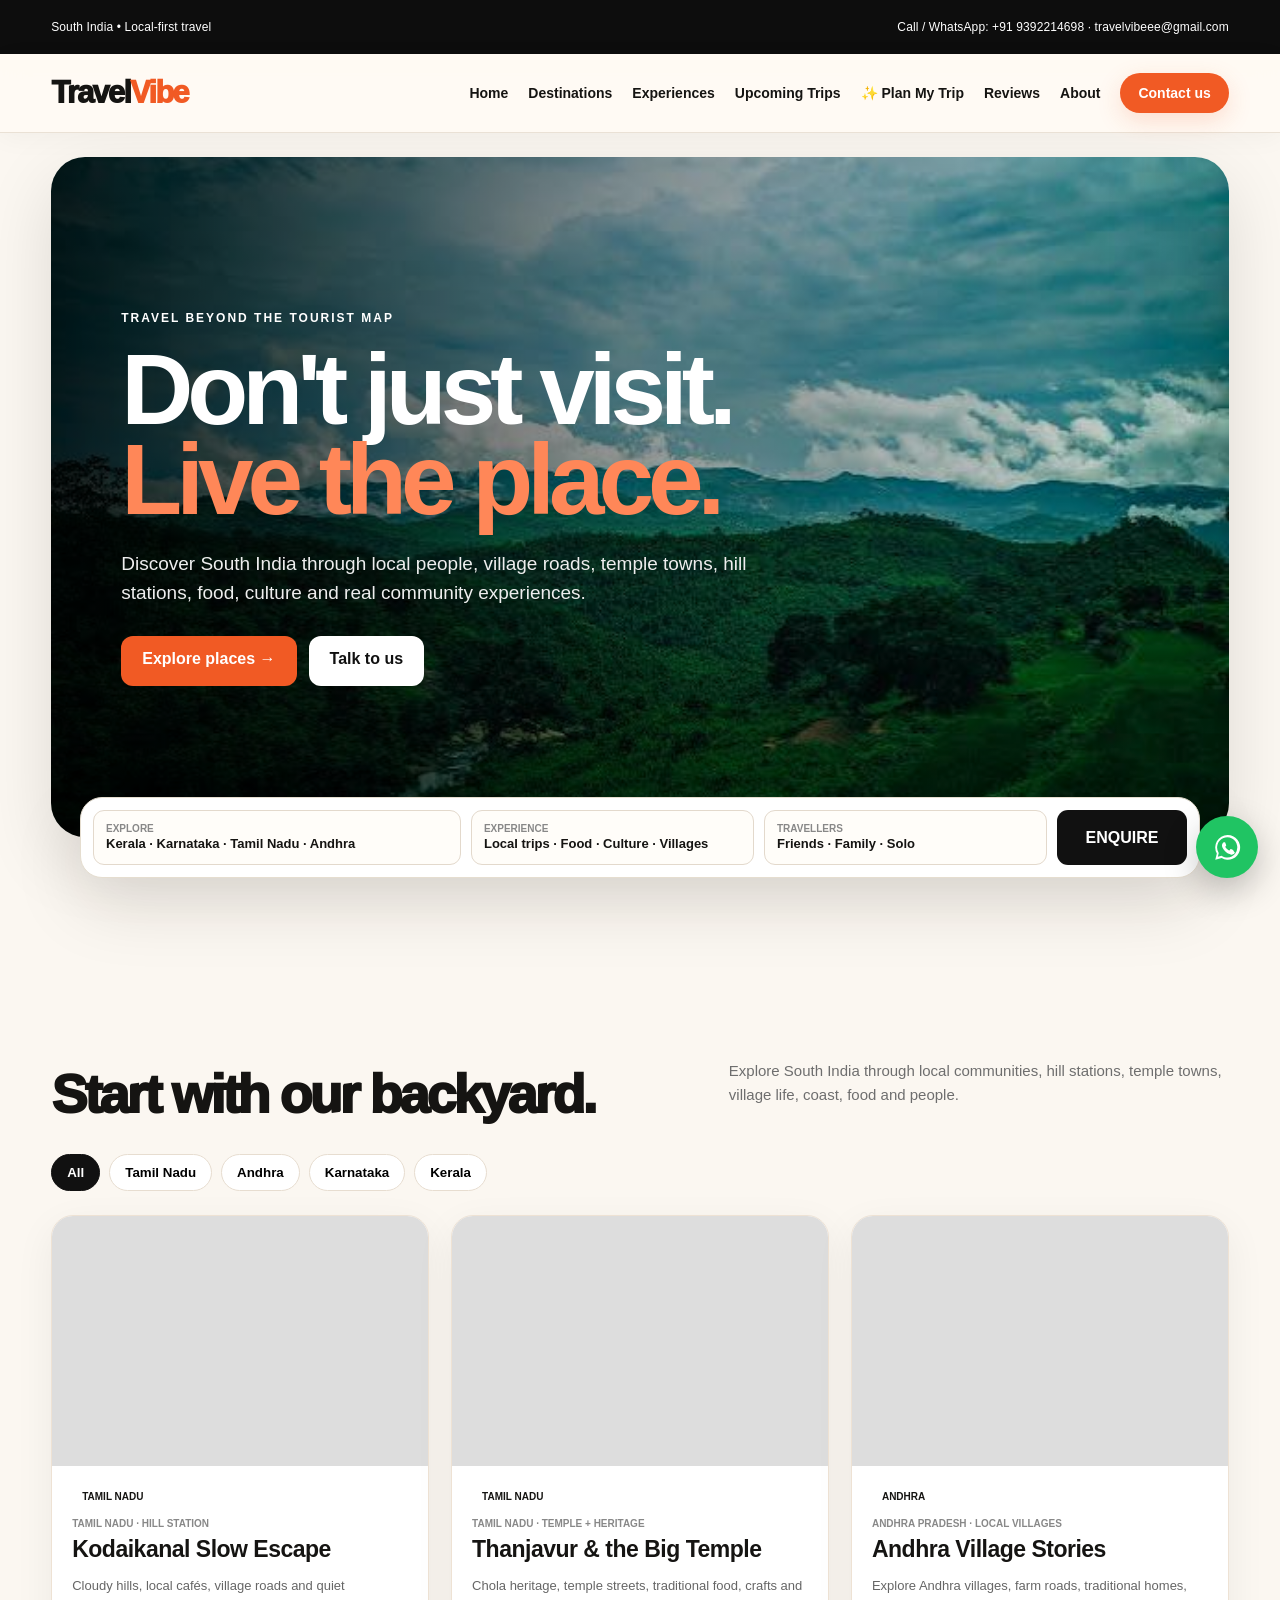
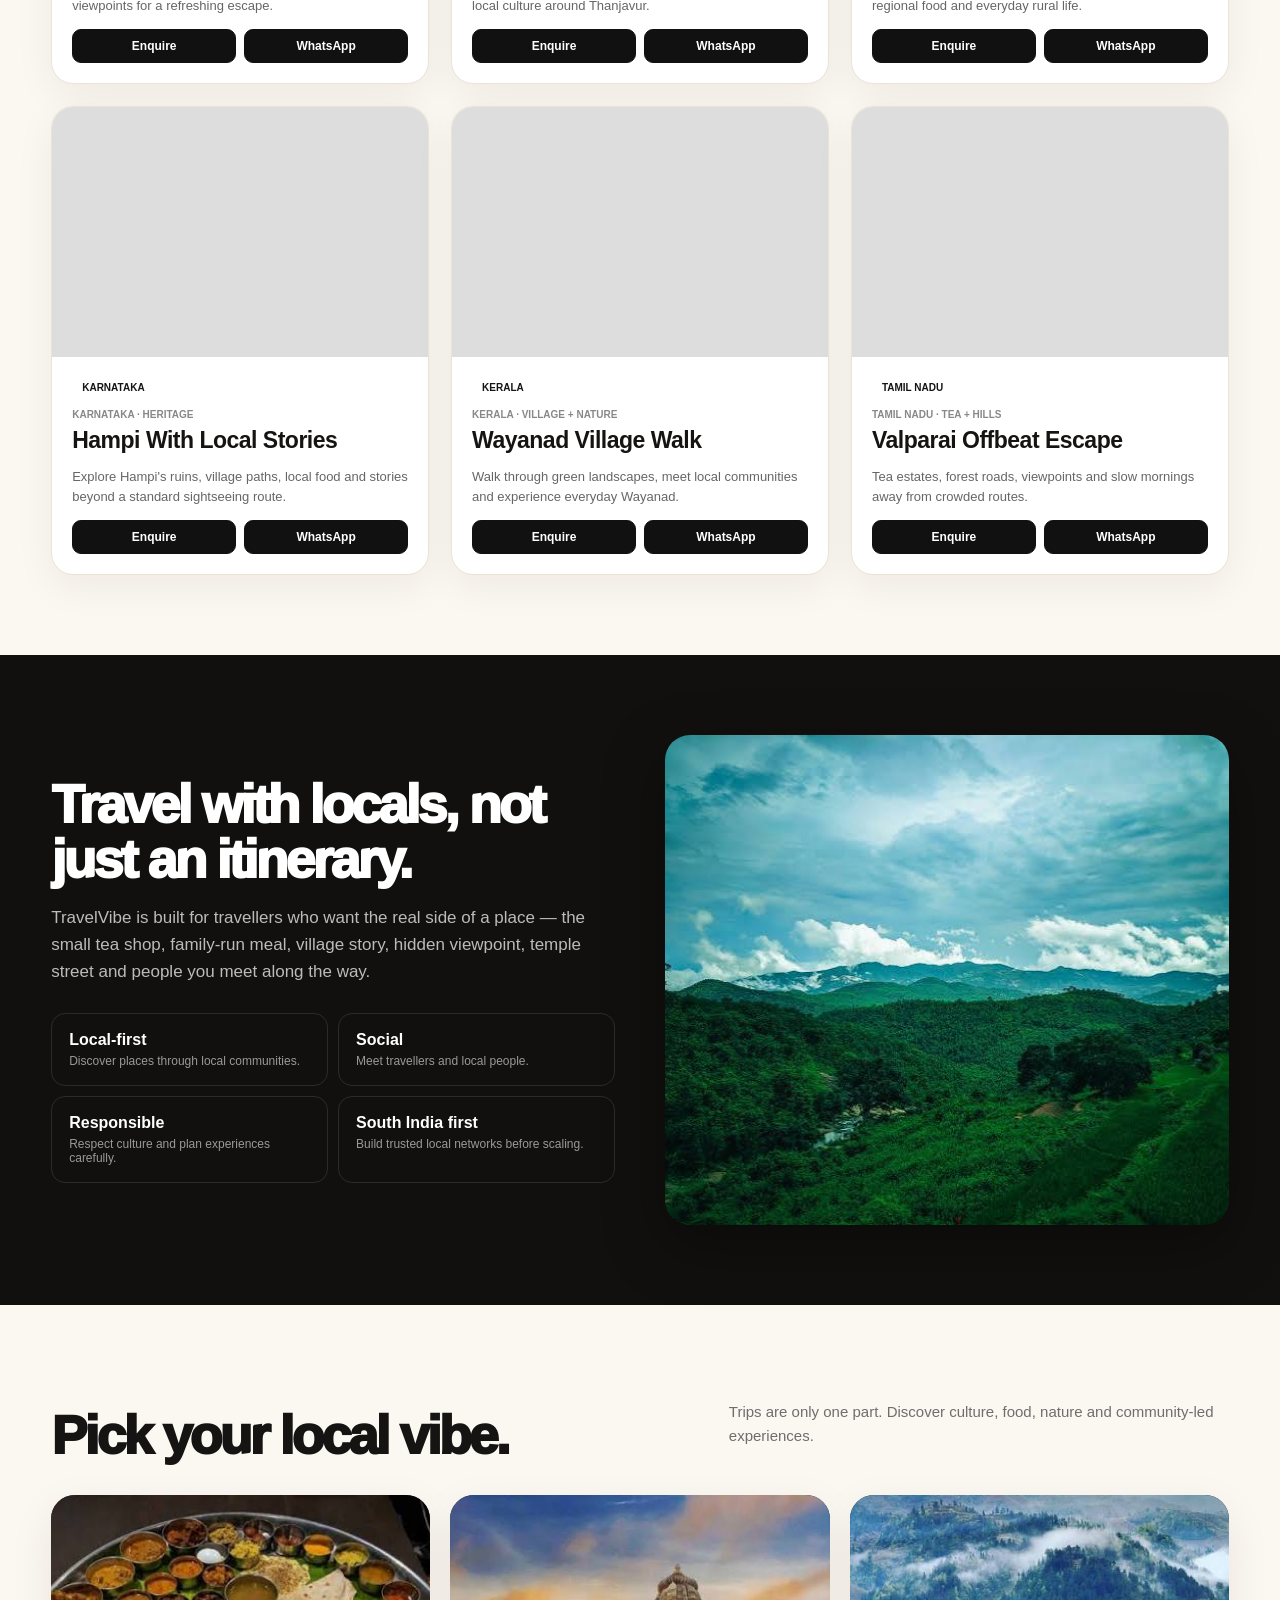
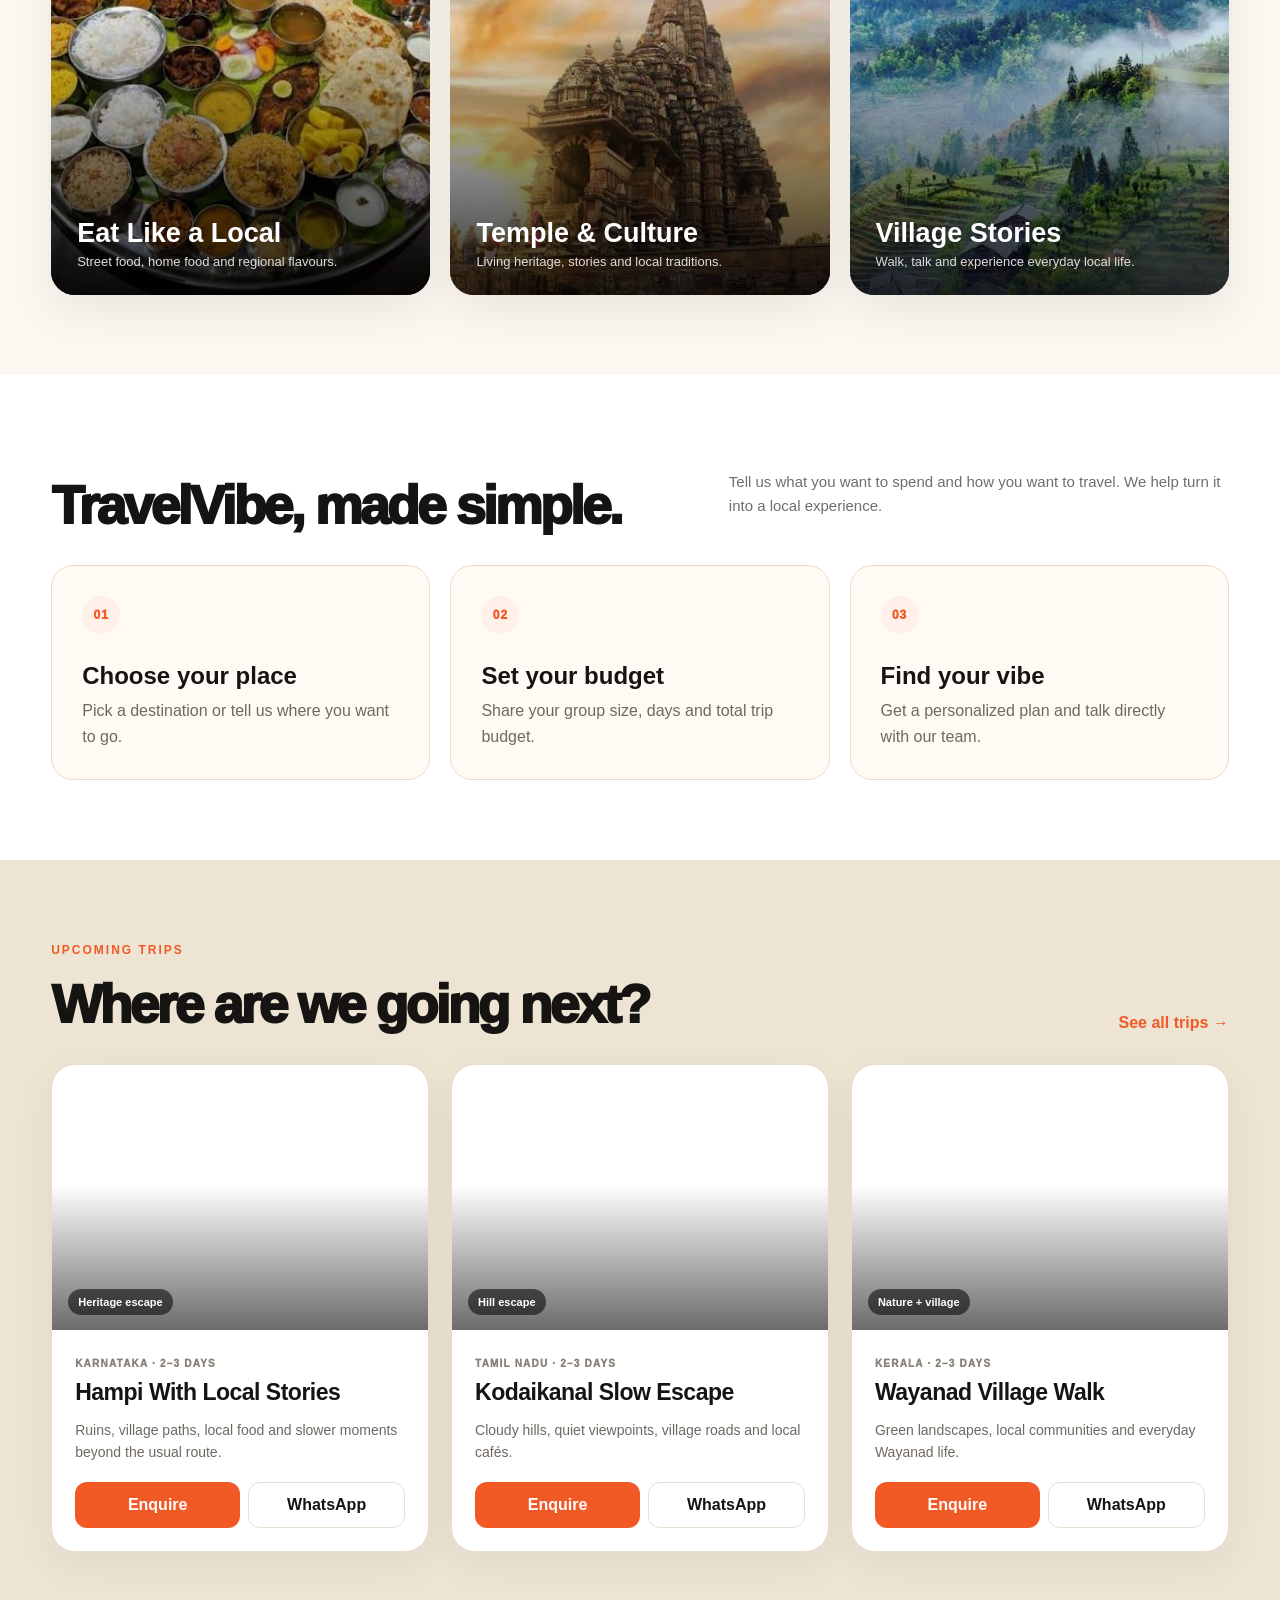
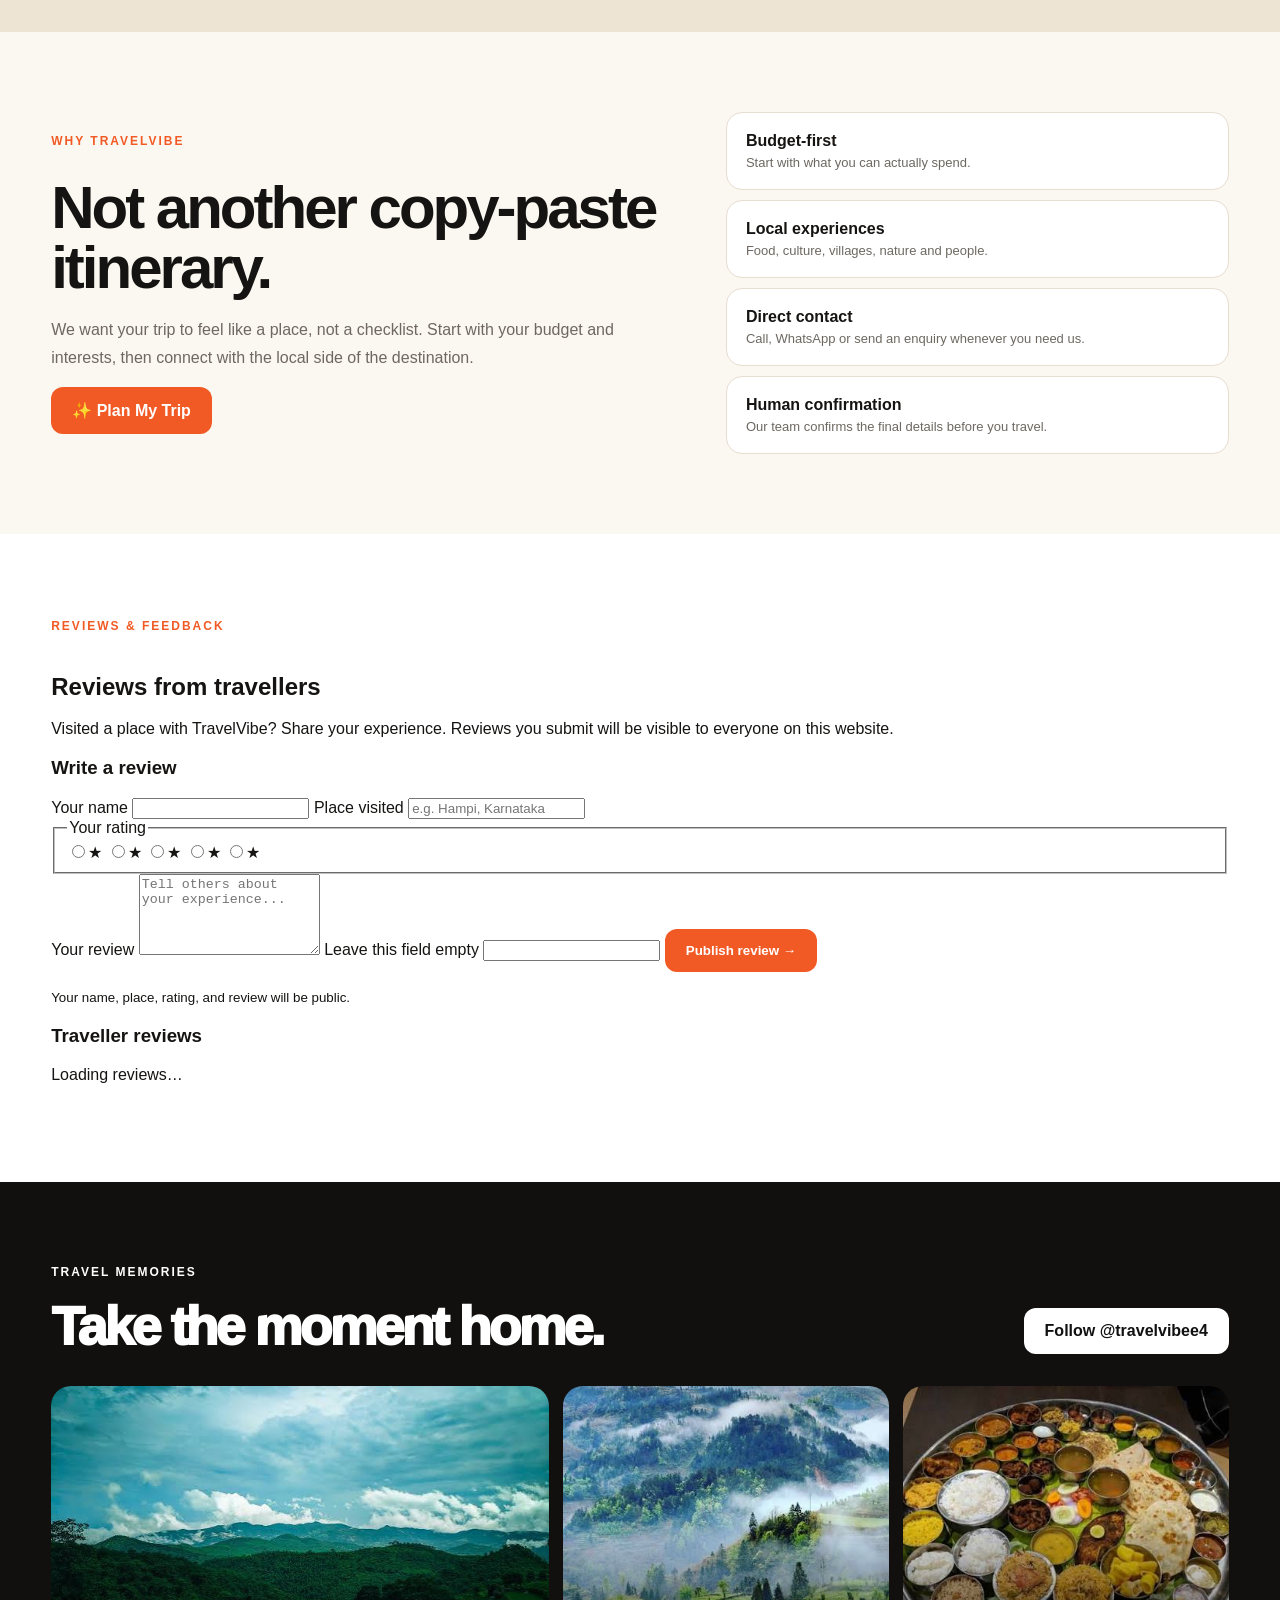
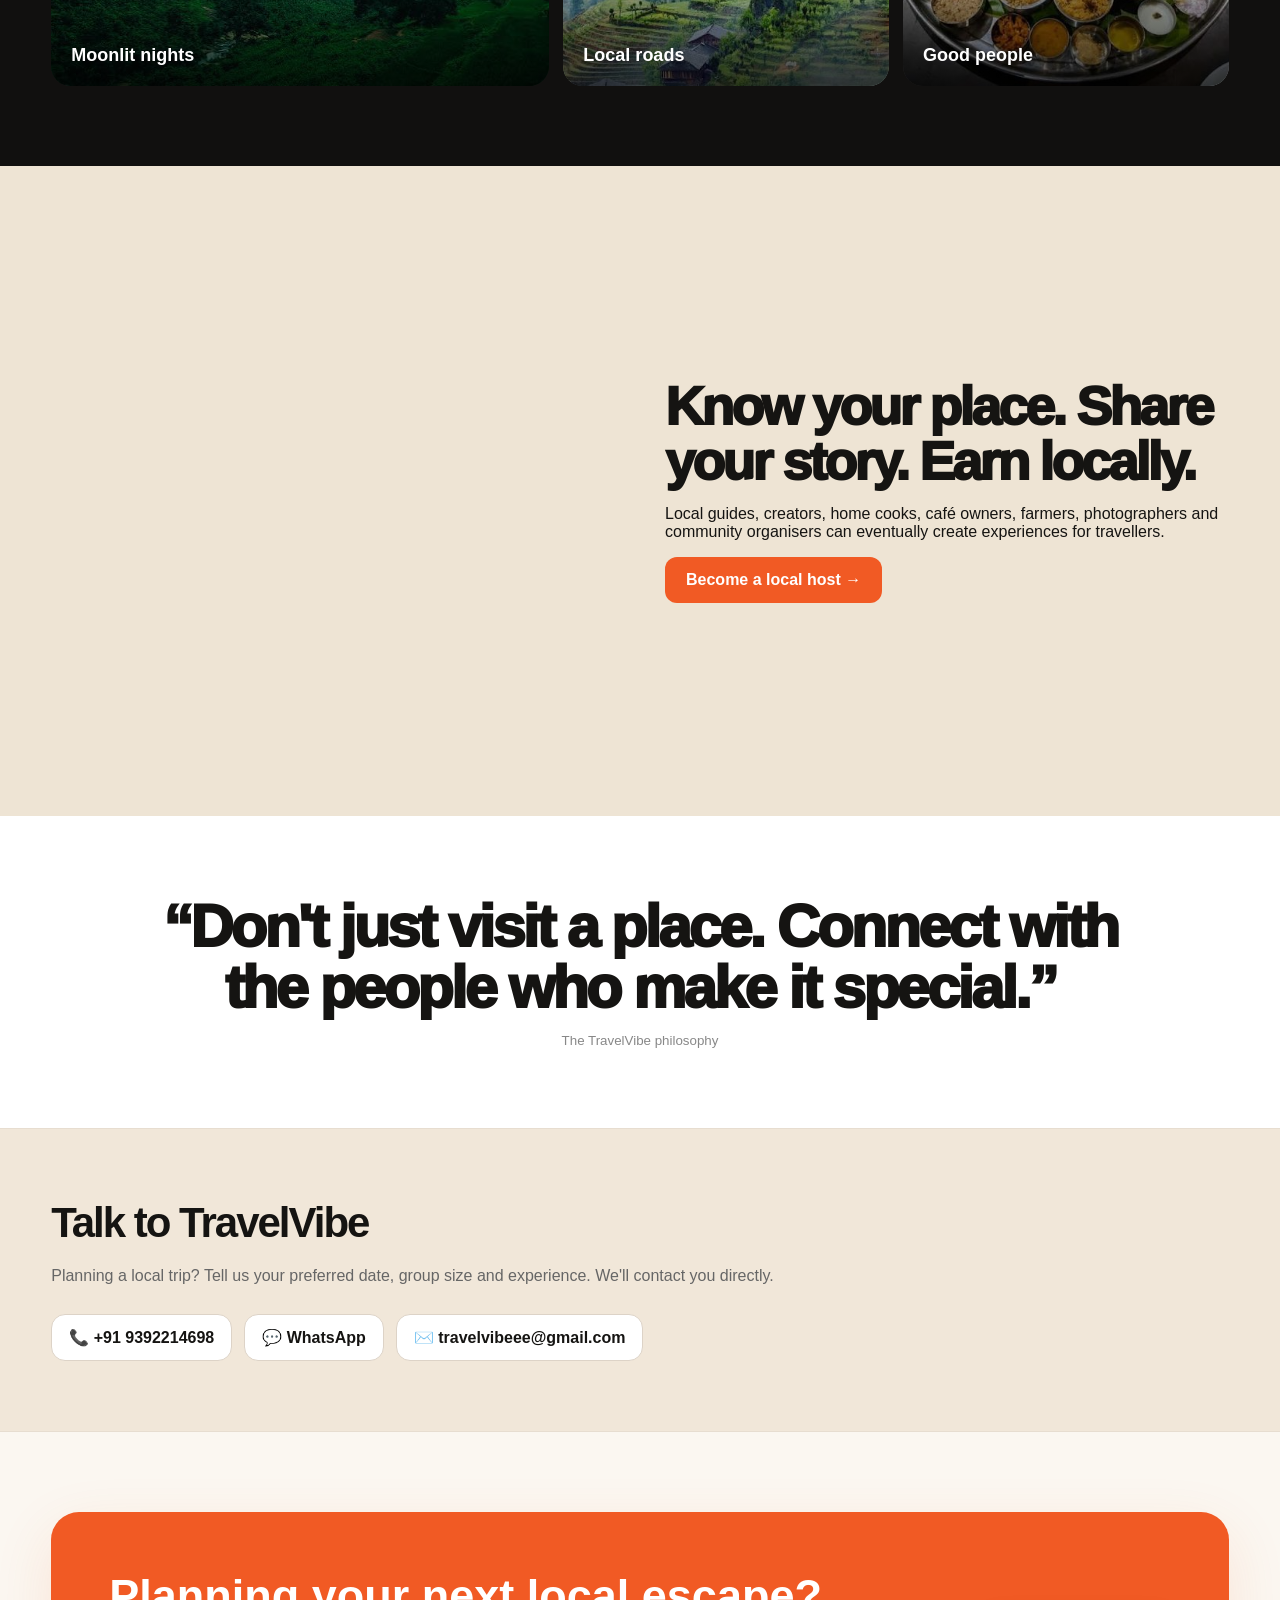
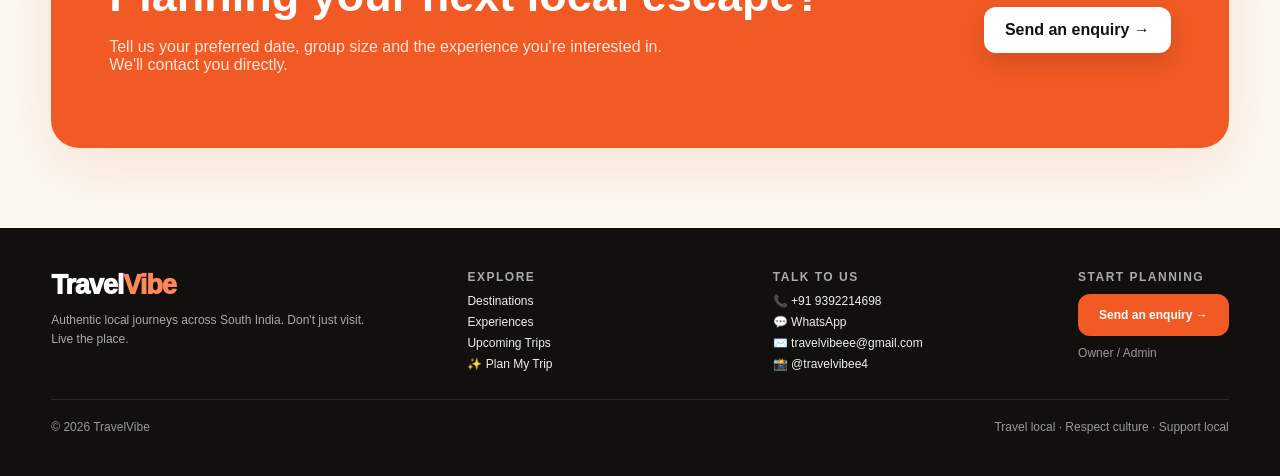
==== commit 624d1c50: "Update index.html" ====
--- a/index.html
+++ b/index.html
@@ -16,38 +16,27 @@
 
 <body>
 
-<!-- =========================================================
-     TOP BAR
-========================================================= -->
+<!-- TOP BAR -->
 <div class="topbar">
   <div class="container">
-
     <span>South India • Local-first travel</span>
 
     <span id="contactTop">
       Call / WhatsApp:
       <a href="tel:+919392214698">+91 9392214698</a>
       ·
-      <a href="mailto:travelvibeee@gmail.com">
-        travelvibeee@gmail.com
-      </a>
+      <a href="mailto:travelvibeee@gmail.com">travelvibeee@gmail.com</a>
     </span>
-
   </div>
 </div>
 
-
-<!-- =========================================================
-     NAVIGATION
-========================================================= -->
+<!-- NAVIGATION -->
 <nav>
   <div class="container navin">
-
-    <a class="logo" href="index.html">
-      Travel<span>Vibe</span>
-    </a>
+    <a class="logo" href="index.html">Travel<span>Vibe</span></a>
 
     <button class="nav-toggle" type="button" aria-label="Open menu" aria-expanded="false">☰</button>
+
     <div class="navlinks">
       <a href="index.html">Home</a>
       <a href="#destinations">Destinations</a>
@@ -58,25 +47,15 @@
       <a href="#about">About</a>
       <a href="contact.html" class="pill">Contact us</a>
     </div>
-
   </div>
 </nav>
 
-
-<!-- =========================================================
-     HERO
-========================================================= -->
+<!-- HERO -->
 <header class="hero">
-
-  <div class="container">
-
+  <div class="container">
     <div class="heroimg">
-
       <div class="heroText">
-
-        <div class="eyebrow">
-          Travel beyond the tourist map
-        </div>
+        <div class="eyebrow">Travel beyond the tourist map</div>
 
         <h1>
           Don't just visit.<br>
@@ -90,330 +69,165 @@
         </p>
 
         <div class="actions">
-
-          <a
-            class="btn orange"
-            href="#destinations"
-          >
-            Explore places →
-          </a>
-
-          <a
-            class="btn white"
-            href="contact.html"
-          >
-            Talk to us
-          </a>
-
-        </div>
-
-      </div>
-
-    </div>
-
-
-    <!-- SEARCH / INFO BAR -->
+          <a class="btn orange" href="#destinations">Explore places →</a>
+          <a class="btn white" href="contact.html">Talk to us</a>
+        </div>
+      </div>
+    </div>
+
     <div class="searchbar">
-
       <div>
         <small>EXPLORE</small>
-        <strong>
-          Kerala · Karnataka · Tamil Nadu · Andhra
-        </strong>
+        <strong>Kerala · Karnataka · Tamil Nadu · Andhra</strong>
       </div>
 
       <div>
         <small>EXPERIENCE</small>
-        <strong>
-          Local trips · Food · Culture · Villages
-        </strong>
+        <strong>Local trips · Food · Culture · Villages</strong>
       </div>
 
       <div>
         <small>TRAVELLERS</small>
-        <strong>
-          Friends · Family · Solo
-        </strong>
-      </div>
-
-      <a
-        class="searchbtn"
-        href="contact.html"
-      >
-        ENQUIRE
+        <strong>Friends · Family · Solo</strong>
+      </div>
+
+      <a class="searchbtn" href="contact.html">ENQUIRE</a>
+    </div>
+  </div>
+</header>
+
+<!-- DESTINATIONS -->
+<section id="destinations">
+  <div class="container">
+    <div class="sectionhead">
+      <h2>Start with our backyard.</h2>
+      <p>
+        Explore South India through local communities, hill stations,
+        temple towns, village life, coast, food and people.
+      </p>
+    </div>
+
+    <div class="filters">
+      <button class="active" data-filter="all">All</button>
+      <button data-filter="tamil-nadu">Tamil Nadu</button>
+      <button data-filter="andhra">Andhra</button>
+      <button data-filter="karnataka">Karnataka</button>
+      <button data-filter="kerala">Kerala</button>
+    </div>
+
+    <div class="cards" id="destinationCards"></div>
+  </div>
+</section>
+
+<!-- ABOUT -->
+<section class="dark" id="about">
+  <div class="container split">
+    <div>
+      <h2>Travel with locals, not just an itinerary.</h2>
+
+      <p>
+        TravelVibe is built for travellers who want the real side of a
+        place — the small tea shop, family-run meal, village story,
+        hidden viewpoint, temple street and people you meet along the way.
+      </p>
+
+      <div class="features">
+        <div>
+          <b>Local-first</b>
+          <span>Discover places through local communities.</span>
+        </div>
+
+        <div>
+          <b>Social</b>
+          <span>Meet travellers and local people.</span>
+        </div>
+
+        <div>
+          <b>Responsible</b>
+          <span>Respect culture and plan experiences carefully.</span>
+        </div>
+
+        <div>
+          <b>South India first</b>
+          <span>Build trusted local networks before scaling.</span>
+        </div>
+      </div>
+    </div>
+
+    <div class="photo south"></div>
+  </div>
+</section>
+
+<!-- EXPERIENCES -->
+<section>
+  <div class="container">
+    <div class="sectionhead">
+      <h2>Pick your local vibe.</h2>
+      <p>
+        Trips are only one part. Discover culture, food, nature and
+        community-led experiences.
+      </p>
+    </div>
+
+    <div class="experiencegrid">
+      <a class="experience" href="experiences.html#food">
+        <img src="images/experiences/local-food.jpg" alt="Traditional South Indian local food">
+        <div>
+          <h3>Eat Like a Local</h3>
+          <p>Street food, home food and regional flavours.</p>
+        </div>
       </a>
 
-    </div>
-
-  </div>
-
-</header>
-
-
-<!-- =========================================================
-     DESTINATIONS
-========================================================= -->
-<section id="destinations">
-
-  <div class="container">
-
-    <div class="sectionhead">
-
-      <h2>
-        Start with our backyard.
-      </h2>
-
-      <p>
-        Explore South India through local communities,
-        hill stations, temple towns, village life,
-        coast, food and people.
-      </p>
-
-    </div>
-
-
-    <!-- DESTINATION FILTERS -->
-    <div class="filters">
-
-      <button
-        class="active"
-        data-filter="all"
-      >
-        All
-      </button>
-
-      <button
-        data-filter="tamil-nadu"
-      >
-        Tamil Nadu
-      </button>
-
-      <button
-        data-filter="andhra"
-      >
-        Andhra
-      </button>
-
-      <button
-        data-filter="karnataka"
-      >
-        Karnataka
-      </button>
-
-      <button
-        data-filter="kerala"
-      >
-        Kerala
-      </button>
-
-    </div>
-
-
-    <!-- DESTINATION CARDS -->
-    <div
-      class="cards"
-      id="destinationCards"
-    ></div>
-
-  </div>
-
-</section>
-
-
-<!-- =========================================================
-     ABOUT
-========================================================= -->
-<section
-  class="dark"
-  id="about"
->
-
-  <div class="container split">
-
-    <div>
-
-      <h2>
-        Travel with locals, not just an itinerary.
-      </h2>
-
-      <p>
-        TravelVibe is built for travellers who want the real side
-        of a place — the small tea shop, family-run meal, village
-        story, hidden viewpoint, temple street and people you meet
-        along the way.
-      </p>
-
-
-      <div class="features">
-
-        <div>
-          <b>Local-first</b>
-          <span>
-            Discover places through local communities.
-          </span>
-        </div>
-
-        <div>
-          <b>Social</b>
-          <span>
-            Meet travellers and local people.
-          </span>
-        </div>
-
-        <div>
-          <b>Responsible</b>
-          <span>
-            Respect culture and plan experiences carefully.
-          </span>
-        </div>
-
-        <div>
-          <b>South India first</b>
-          <span>
-            Build trusted local networks before scaling.
-          </span>
-        </div>
-
-      </div>
-
-    </div>
-
-
-    <div class="photo south"></div>
-
-  </div>
-
-</section>
-
-
-<!-- =========================================================
-     EXPERIENCES
-========================================================= -->
-<section>
-
-  <div class="container">
-
-    <div class="sectionhead">
-
-      <h2>
-        Pick your local vibe.
-      </h2>
-
-      <p>
-        Trips are only one part. Discover culture,
-        food, nature and community-led experiences.
-      </p>
-
-    </div>
-
-
-    <div class="experiencegrid">
-
-      <!-- LOCAL FOOD -->
-      <a
-        class="experience"
-        href="experiences.html#food"
-      >
-
-        <img
-          src="images/experiences/local-food.jpg"
-          alt="Traditional South Indian local food"
-        >
-
-        <div>
-
-          <h3>
-            Eat Like a Local
-          </h3>
-
-          <p>
-            Street food, home food and regional flavours.
-          </p>
-
-        </div>
-
+      <a class="experience" href="experiences.html#culture">
+        <img src="images/experiences/temple-culture.jpg" alt="South Indian temple and cultural heritage">
+        <div>
+          <h3>Temple &amp; Culture</h3>
+          <p>Living heritage, stories and local traditions.</p>
+        </div>
       </a>
 
-
-      <!-- TEMPLE & CULTURE -->
-      <a
-        class="experience"
-        href="experiences.html#culture"
-      >
-
-        <img
-          src="images/experiences/temple-culture.jpg"
-          alt="South Indian temple and cultural heritage"
-        >
-
-        <div>
-
-          <h3>
-            Temple &amp; Culture
-          </h3>
-
-          <p>
-            Living heritage, stories and local traditions.
-          </p>
-
-        </div>
-
+      <a class="experience" href="experiences.html#village">
+        <img src="images/experiences/village-life.jpg" alt="South Indian village life">
+        <div>
+          <h3>Village Stories</h3>
+          <p>Walk, talk and experience everyday local life.</p>
+        </div>
       </a>
-
-
-      <!-- VILLAGE STORIES -->
-      <a
-        class="experience"
-        href="experiences.html#village"
-      >
-
-        <img
-          src="images/experiences/village-life.jpg"
-          alt="South Indian village life"
-        >
-
-        <div>
-
-          <h3>
-            Village Stories
-          </h3>
-
-          <p>
-            Walk, talk and experience everyday local life.
-          </p>
-
-        </div>
-
-      </a>
-
-    </div>
-
-  </div>
-
-</section>
-
-
-<!-- =========================================================
-     HOW IT WORKS
-========================================================= -->
+    </div>
+  </div>
+</section>
+
+<!-- HOW IT WORKS -->
 <section class="how-section">
   <div class="container">
     <div class="sectionhead">
       <h2>TravelVibe, made simple.</h2>
       <p>Tell us what you want to spend and how you want to travel. We help turn it into a local experience.</p>
     </div>
+
     <div class="steps">
-      <article class="step"><span>01</span><h3>Choose your place</h3><p>Pick a destination or tell us where you want to go.</p></article>
-      <article class="step"><span>02</span><h3>Set your budget</h3><p>Share your group size, days and total trip budget.</p></article>
-      <article class="step"><span>03</span><h3>Find your vibe</h3><p>Get a personalized plan and talk directly with our team.</p></article>
-    </div>
-  </div>
-</section>
-
-
-<!-- =========================================================
-     UPCOMING TRIPS PREVIEW
-========================================================= -->
+      <article class="step">
+        <span>01</span>
+        <h3>Choose your place</h3>
+        <p>Pick a destination or tell us where you want to go.</p>
+      </article>
+
+      <article class="step">
+        <span>02</span>
+        <h3>Set your budget</h3>
+        <p>Share your group size, days and total trip budget.</p>
+      </article>
+
+      <article class="step">
+        <span>03</span>
+        <h3>Find your vibe</h3>
+        <p>Get a personalized plan and talk directly with our team.</p>
+      </article>
+    </div>
+  </div>
+</section>
+
+<!-- UPCOMING TRIPS -->
 <section id="upcoming-preview" class="sand">
   <div class="container">
     <div class="sectionhead">
@@ -425,9 +239,11 @@
     </div>
 
     <div class="trip-grid">
-
       <article class="trip-card">
-        <div class="trip-image" style="background-image:url('https://images.unsplash.com/photo-1606298855672-3efb63017be8?auto=format&fit=crop&w=1200&q=85')">
+        <div
+          class="trip-image"
+          style="background-image:url('https://images.unsplash.com/photo-1606298855672-3efb63017be8?auto=format&fit=crop&w=1200&q=85')"
+        >
           <span>Heritage escape</span>
         </div>
         <div class="trip-body">
@@ -442,7 +258,10 @@
       </article>
 
       <article class="trip-card">
-        <div class="trip-image" style="background-image:url('https://images.unsplash.com/photo-1500534623283-312aade485b7?auto=format&fit=crop&w=1200&q=85')">
+        <div
+          class="trip-image"
+          style="background-image:url('https://images.unsplash.com/photo-1500534623283-312aade485b7?auto=format&fit=crop&w=1200&q=85')"
+        >
           <span>Hill escape</span>
         </div>
         <div class="trip-body">
@@ -457,7 +276,10 @@
       </article>
 
       <article class="trip-card">
-        <div class="trip-image" style="background-image:url('https://www.responsibletourismindia.com/public/uploads/article/Wayanad_Village-walk-1-slider1.jpg')">
+        <div
+          class="trip-image"
+          style="background-image:url('https://www.responsibletourismindia.com/public/uploads/article/Wayanad_Village-walk-1-slider1.jpg')"
+        >
           <span>Nature + village</span>
         </div>
         <div class="trip-body">
@@ -470,22 +292,22 @@
           </div>
         </div>
       </article>
-
-    </div>
-  </div>
-</section>
-
-
-<!-- =========================================================
-     WHY TRAVELVIBE
-========================================================= -->
+    </div>
+  </div>
+</section>
+
+<!-- WHY TRAVELVIBE -->
 <section>
   <div class="container">
     <div class="why-grid">
       <div>
         <span class="eyebrow darkey">WHY TRAVELVIBE</span>
         <h2>Not another copy-paste itinerary.</h2>
-        <p>We want your trip to feel like a place, not a checklist. Start with your budget and interests, then connect with the local side of the destination.</p>
+        <p>
+          We want your trip to feel like a place, not a checklist. Start
+          with your budget and interests, then connect with the local side
+          of the destination.
+        </p>
         <a class="btn orange" href="planner.html">✨ Plan My Trip</a>
       </div>
 
@@ -499,41 +321,79 @@
   </div>
 </section>
 
-
-<!-- =========================================================
-     REVIEWS & FEEDBACK
-========================================================= -->
+<!-- REVIEWS & FEEDBACK -->
 <section id="reviews" class="reviews-section">
-  <div class="container reviews-panel">
-    <div class="reviews-copy">
+  <div class="container">
+    <div class="reviews-heading">
       <span class="eyebrow darkey">REVIEWS &amp; FEEDBACK</span>
-      <h2>Built with travellers, from the first conversation.</h2>
+      <h2>Reviews from travellers</h2>
       <p>
-        TravelVibe is at an early stage. We don’t have verified guest reviews
-        to share yet, and we won’t publish ratings or testimonials until
-        travellers have given feedback we can confirm.
-      </p>
-      <a
-        class="btn orange"
-        href="contact.html?interest=TravelVibe%20feedback&amp;message=I%27d%20like%20to%20share%20feedback%20about%20TravelVibe."
-      >
-        Share feedback →
-      </a>
-    </div>
-
-    <aside class="reviews-note" aria-label="Review status">
-      <span class="reviews-note-mark" aria-hidden="true">“</span>
-      <p>Your honest feedback can help shape more thoughtful, locally rooted trips.</p>
-      <small>Feedback is welcome from travellers and people exploring the idea.</small>
-      <span class="reviews-status">No verified reviews published yet</span>
-    </aside>
-  </div>
-</section>
-
-
-<!-- =========================================================
-     TRAVEL MEMORIES
-========================================================= -->
+        Visited a place with TravelVibe? Share your experience.
+        Reviews you submit will be visible to everyone on this website.
+      </p>
+    </div>
+
+    <div class="reviews-layout">
+      <form id="reviewForm" class="review-form">
+        <h3>Write a review</h3>
+
+        <label for="reviewName">Your name</label>
+        <input id="reviewName" name="name" type="text" maxlength="60" autocomplete="name" required>
+
+        <label for="reviewPlace">Place visited</label>
+        <input id="reviewPlace" name="place" type="text" maxlength="100" placeholder="e.g. Hampi, Karnataka" required>
+
+        <fieldset class="rating-fieldset">
+          <legend>Your rating</legend>
+          <div class="rating-options" role="radiogroup" aria-label="Rate your visit from 1 to 5 stars">
+            <label><input type="radio" name="rating" value="1" required><span aria-label="1 star">★</span></label>
+            <label><input type="radio" name="rating" value="2"><span aria-label="2 stars">★</span></label>
+            <label><input type="radio" name="rating" value="3"><span aria-label="3 stars">★</span></label>
+            <label><input type="radio" name="rating" value="4"><span aria-label="4 stars">★</span></label>
+            <label><input type="radio" name="rating" value="5"><span aria-label="5 stars">★</span></label>
+          </div>
+        </fieldset>
+
+        <label for="reviewText">Your review</label>
+        <textarea
+          id="reviewText"
+          name="review"
+          rows="5"
+          minlength="10"
+          maxlength="1200"
+          placeholder="Tell others about your experience..."
+          required
+        ></textarea>
+
+        <label class="review-honeypot" aria-hidden="true">
+          Leave this field empty
+          <input name="website" tabindex="-1" autocomplete="off">
+        </label>
+
+        <button class="btn orange" type="submit">Publish review →</button>
+
+        <p id="reviewFormStatus" class="review-status" role="status" aria-live="polite"></p>
+
+        <small class="review-privacy-note">
+          Your name, place, rating, and review will be public.
+        </small>
+      </form>
+
+      <div class="reviews-list-wrap">
+        <h3>Traveller reviews</h3>
+        <p
+          id="reviewsListStatus"
+          class="review-status"
+          role="status"
+          aria-live="polite"
+        >Loading reviews…</p>
+        <div id="reviewsList" class="reviews-list" aria-live="polite"></div>
+      </div>
+    </div>
+  </div>
+</section>
+
+<!-- TRAVEL MEMORIES -->
 <section class="dark memories">
   <div class="container">
     <div class="sectionhead">
@@ -554,41 +414,26 @@
   </div>
 </section>
 
-
-<!-- =========================================================
-     LOCAL HOST
-========================================================= -->
+<!-- LOCAL HOST -->
 <section class="sand">
   <div class="container split">
-
     <div class="photo village"></div>
 
     <div>
-      <h2>
-        Know your place. Share your story. Earn locally.
-      </h2>
-
+      <h2>Know your place. Share your story. Earn locally.</h2>
       <p>
-        Local guides, creators, home cooks, café owners,
-        farmers, photographers and community organisers can
-        eventually create experiences for travellers.
-      </p>
-
-      <a
-        class="btn orange"
-        href="contact.html?interest=Become%20a%20local%20host"
-      >
+        Local guides, creators, home cooks, café owners, farmers,
+        photographers and community organisers can eventually create
+        experiences for travellers.
+      </p>
+      <a class="btn orange" href="contact.html?interest=Become%20a%20local%20host">
         Become a local host →
       </a>
     </div>
-
-  </div>
-</section>
-
-
-<!-- =========================================================
-     QUOTE
-========================================================= -->
+  </div>
+</section>
+
+<!-- QUOTE -->
 <section class="quote">
   <p>
     “Don't just visit a place. Connect with the people
@@ -597,61 +442,40 @@
   <small>The TravelVibe philosophy</small>
 </section>
 
-
-<!-- =========================================================
-     CONTACT
-========================================================= -->
+<!-- CONTACT -->
 <section class="contact-strip">
   <div class="container">
     <h2>Talk to TravelVibe</h2>
 
     <p>
-      Planning a local trip? Tell us your preferred date,
-      group size and experience. We'll contact you directly.
+      Planning a local trip? Tell us your preferred date, group size
+      and experience. We'll contact you directly.
     </p>
 
     <div class="contact-details">
       <a href="tel:+919392214698">📞 +91 9392214698</a>
-
-      <a
-        href="https://wa.me/919392214698"
-        target="_blank"
-        rel="noopener"
-      >
-        💬 WhatsApp
-      </a>
-
-      <a href="mailto:travelvibeee@gmail.com">
-        ✉️ travelvibeee@gmail.com
-      </a>
-    </div>
-  </div>
-</section>
-
-
-<!-- =========================================================
-     CTA
-========================================================= -->
+      <a href="https://wa.me/919392214698" target="_blank" rel="noopener">💬 WhatsApp</a>
+      <a href="mailto:travelvibeee@gmail.com">✉️ travelvibeee@gmail.com</a>
+    </div>
+  </div>
+</section>
+
+<!-- CTA -->
 <section>
   <div class="container cta">
     <div>
       <h2>Planning your next local escape?</h2>
       <p>
-        Tell us your preferred date, group size and the
-        experience you're interested in. We'll contact you directly.
-      </p>
-    </div>
-
-    <a class="btn white" href="contact.html">
-      Send an enquiry →
-    </a>
-  </div>
-</section>
-
-
-<!-- =========================================================
-     FOOTER
-========================================================= -->
+        Tell us your preferred date, group size and the experience
+        you're interested in. We'll contact you directly.
+      </p>
+    </div>
+
+    <a class="btn white" href="contact.html">Send an enquiry →</a>
+  </div>
+</section>
+
+<!-- FOOTER -->
 <footer>
   <div class="container">
     <div>
@@ -676,13 +500,9 @@
       <div class="footer-title">Talk to us</div>
       <div class="footer-links">
         <a href="tel:+919392214698">📞 +91 9392214698</a>
-        <a href="https://wa.me/919392214698?text=Hi%20TravelVibe!%20I%27d%20like%20to%20know%20about%20your%20trips." target="_blank" rel="noopener">
-          💬 WhatsApp
-        </a>
+        <a href="https://wa.me/919392214698?text=Hi%20TravelVibe!%20I%27d%20like%20to%20know%20about%20your%20trips." target="_blank" rel="noopener">💬 WhatsApp</a>
         <a href="mailto:travelvibeee@gmail.com">✉️ travelvibeee@gmail.com</a>
-        <a href="https://www.instagram.com/travelvibee4/" target="_blank" rel="noopener">
-          📸 @travelvibee4
-        </a>
+        <a href="https://www.instagram.com/travelvibee4/" target="_blank" rel="noopener">📸 @travelvibee4</a>
       </div>
     </div>
 
@@ -701,12 +521,11 @@
   </div>
 </footer>
 
-
-<!-- =========================================================
-     SCRIPTS
-========================================================= -->
+<!-- SCRIPTS -->
 <script src="js/destinations.js"></script>
 <script src="js/app.js"></script>
+<script src="js/reviews-config.js"></script>
+<script src="js/reviews.js"></script>
 
 </body>
 </html>
